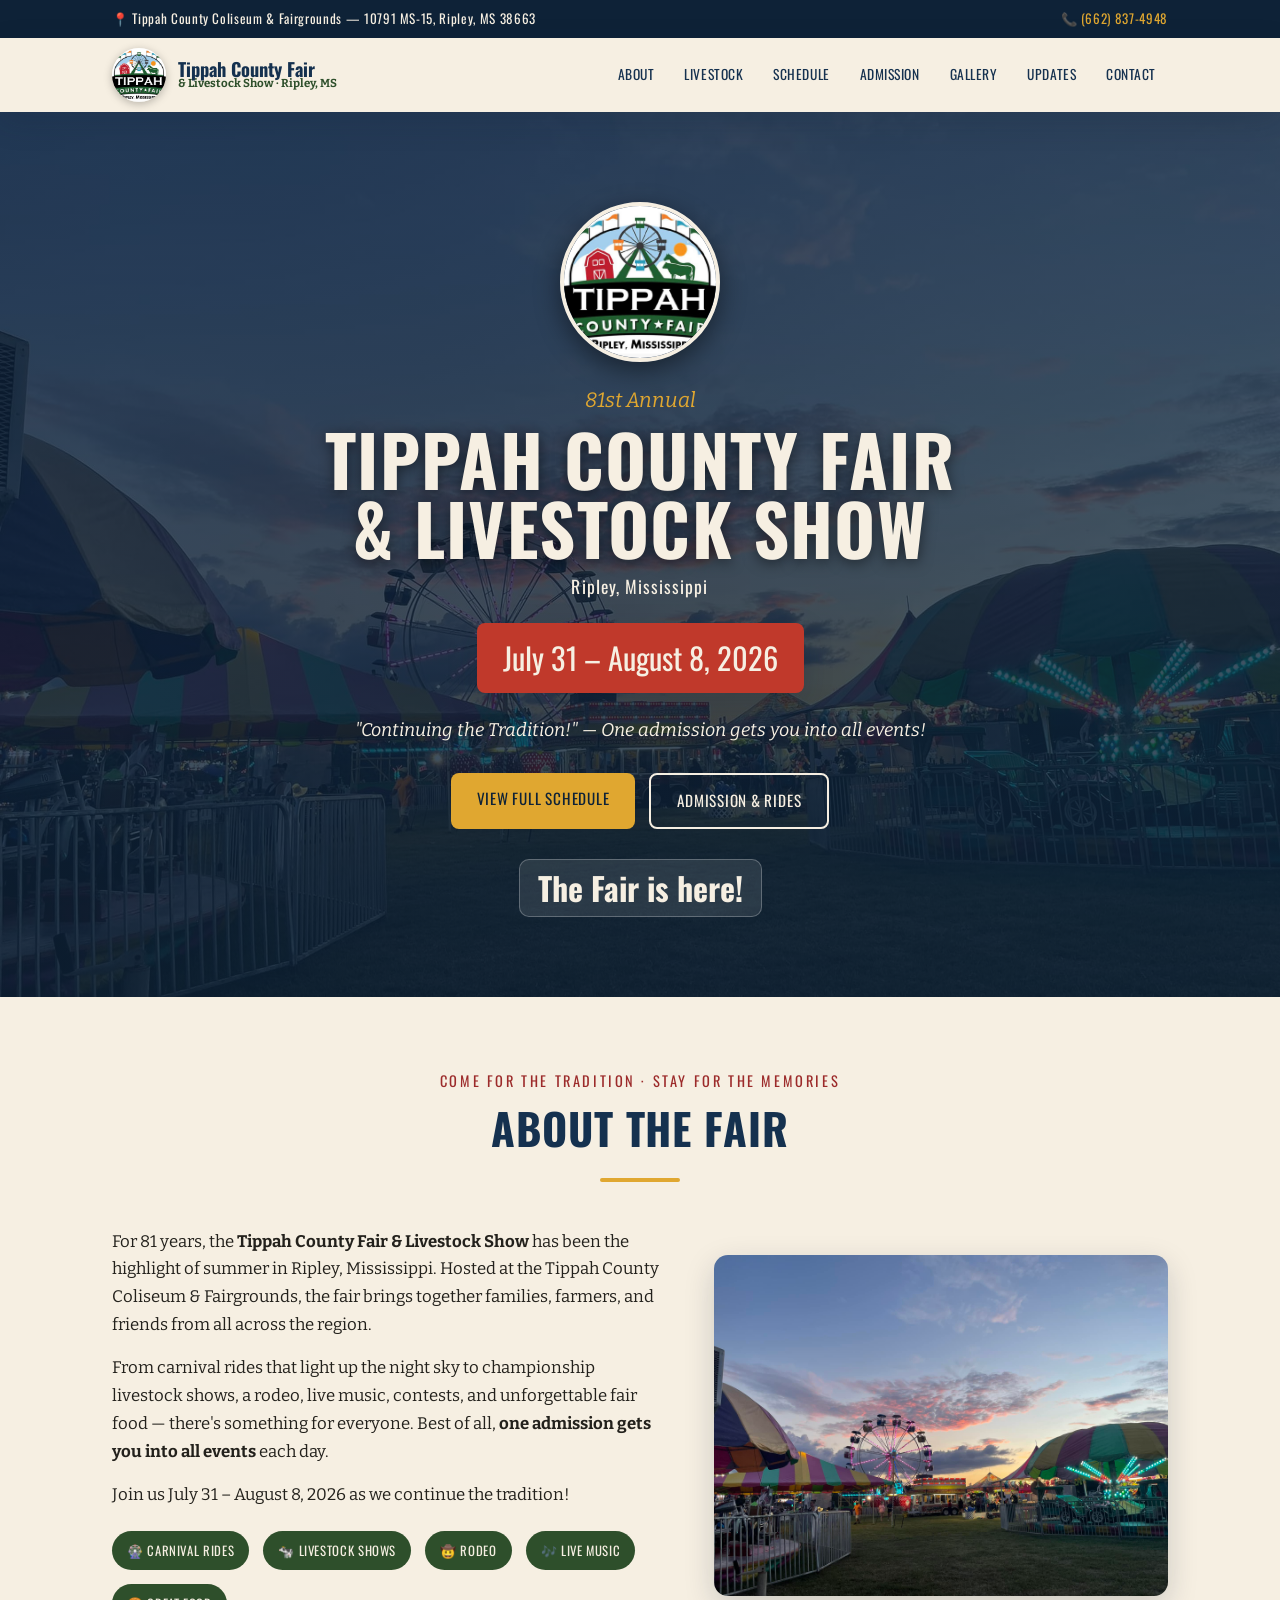
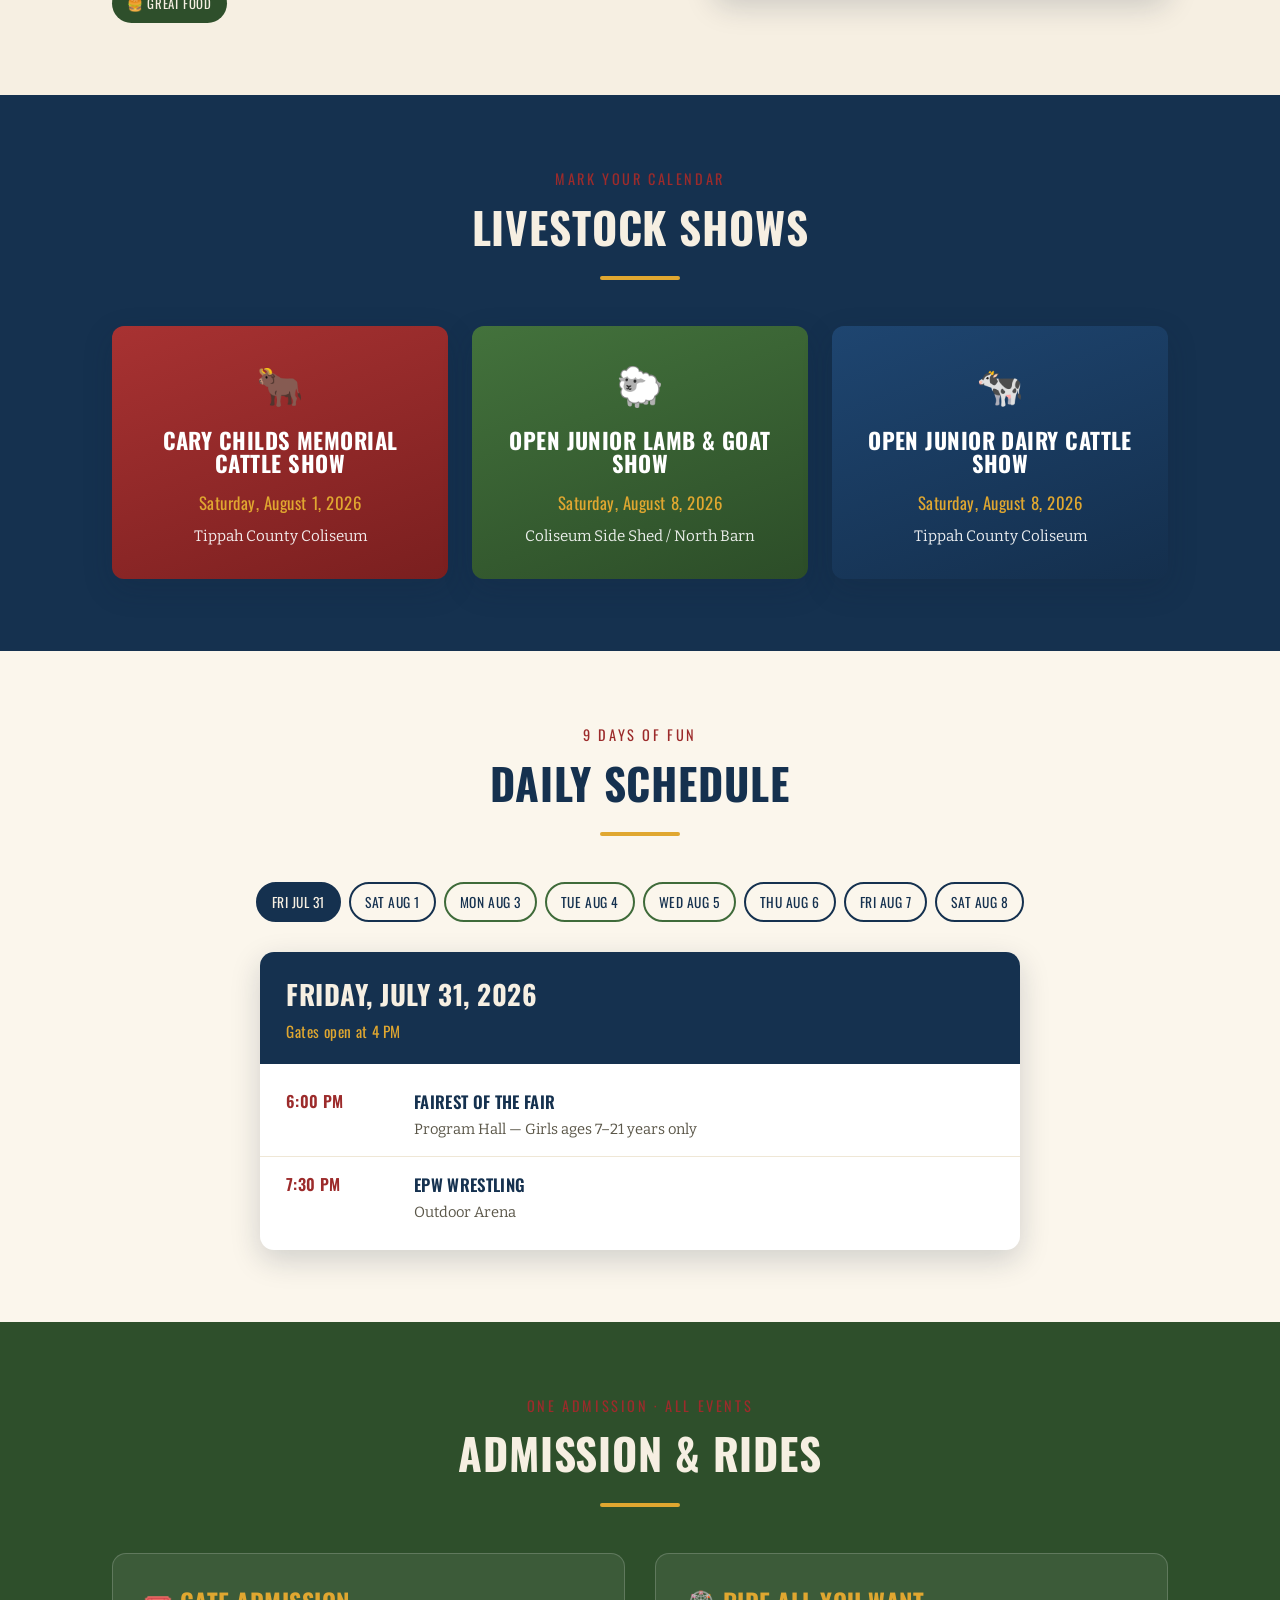
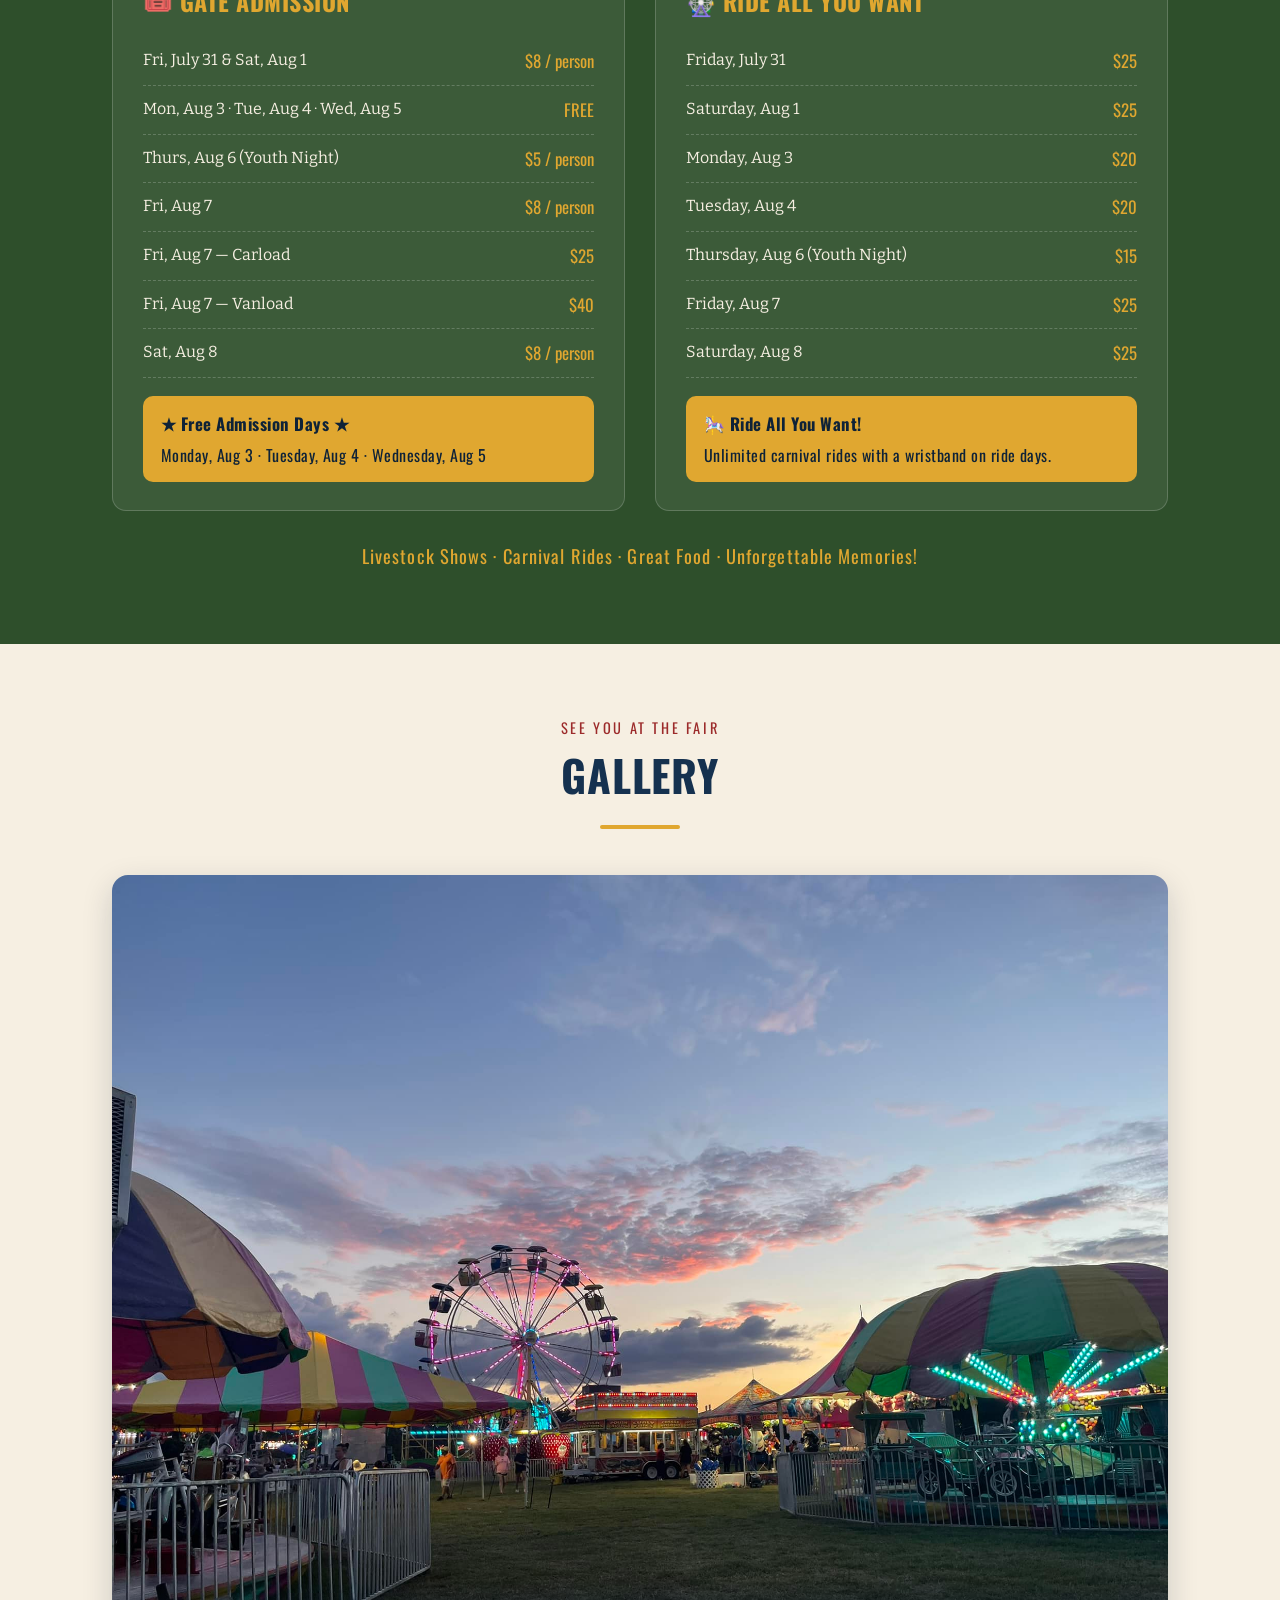
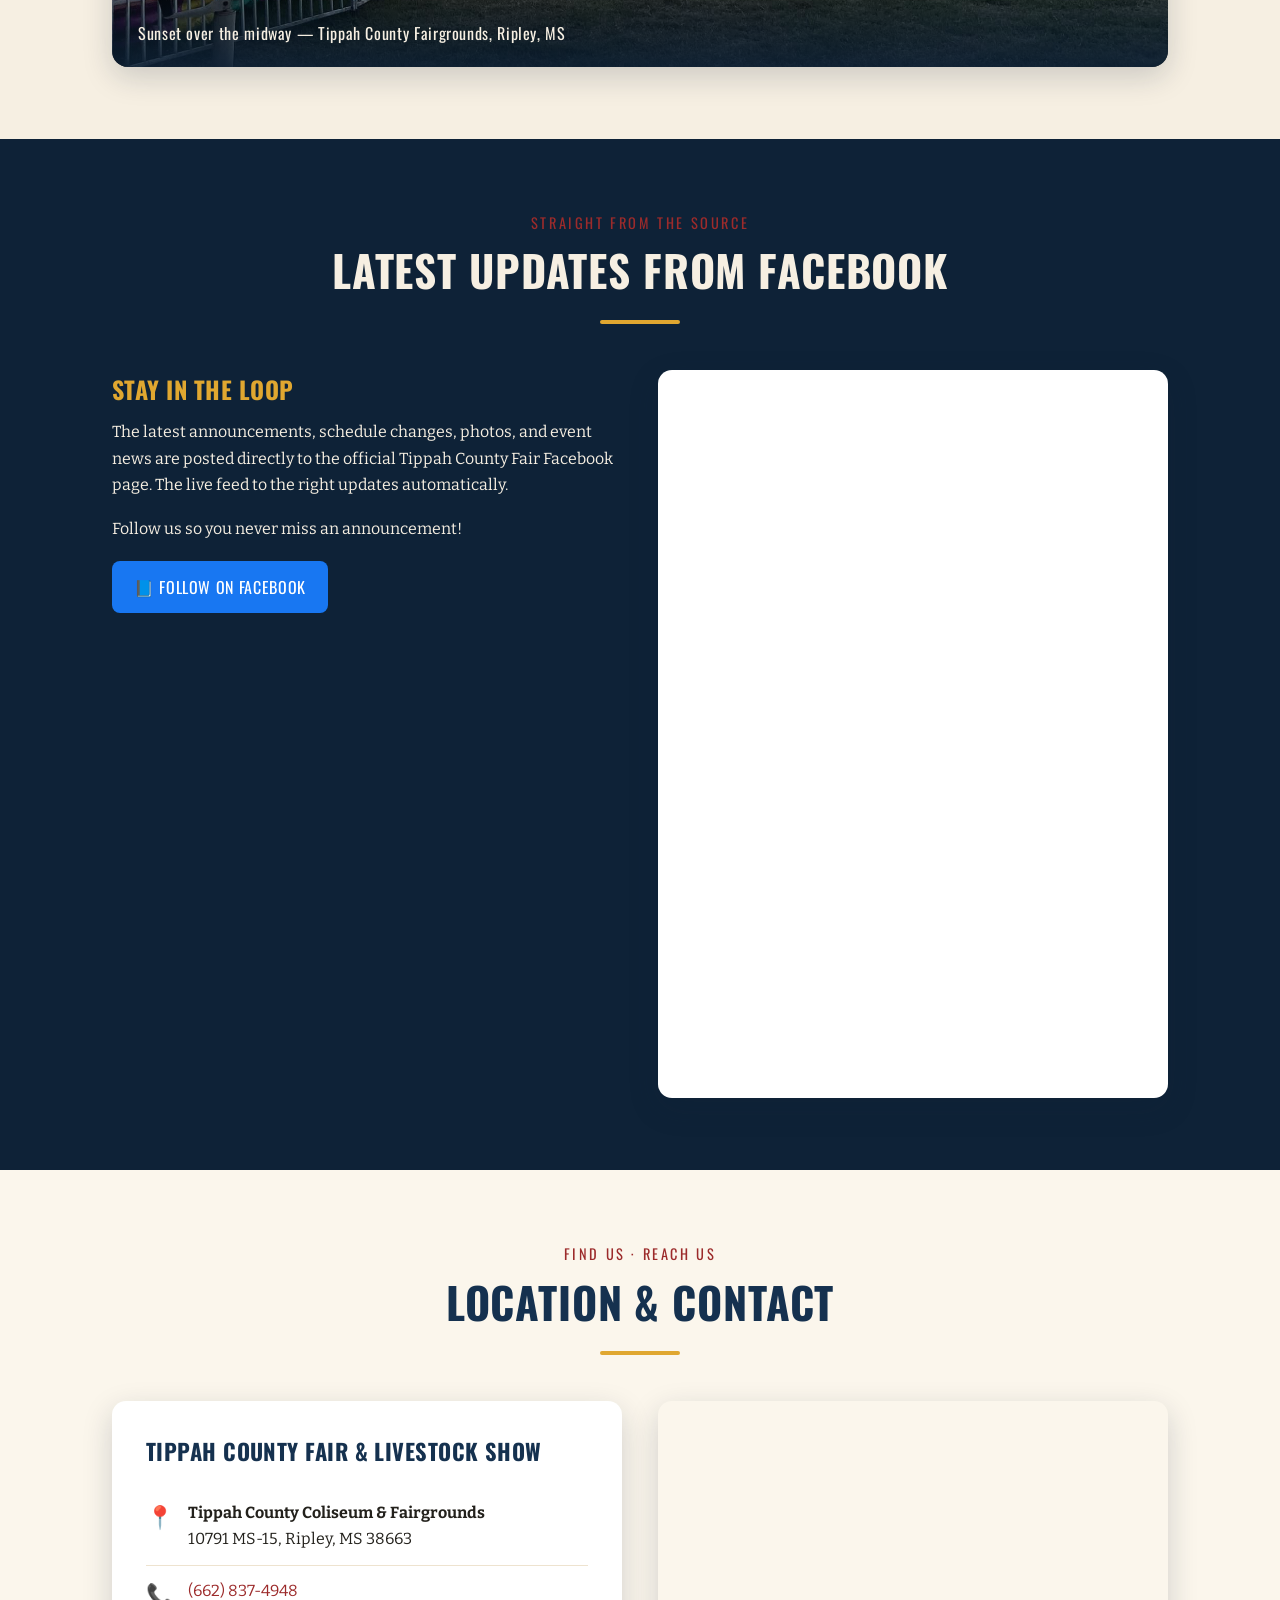
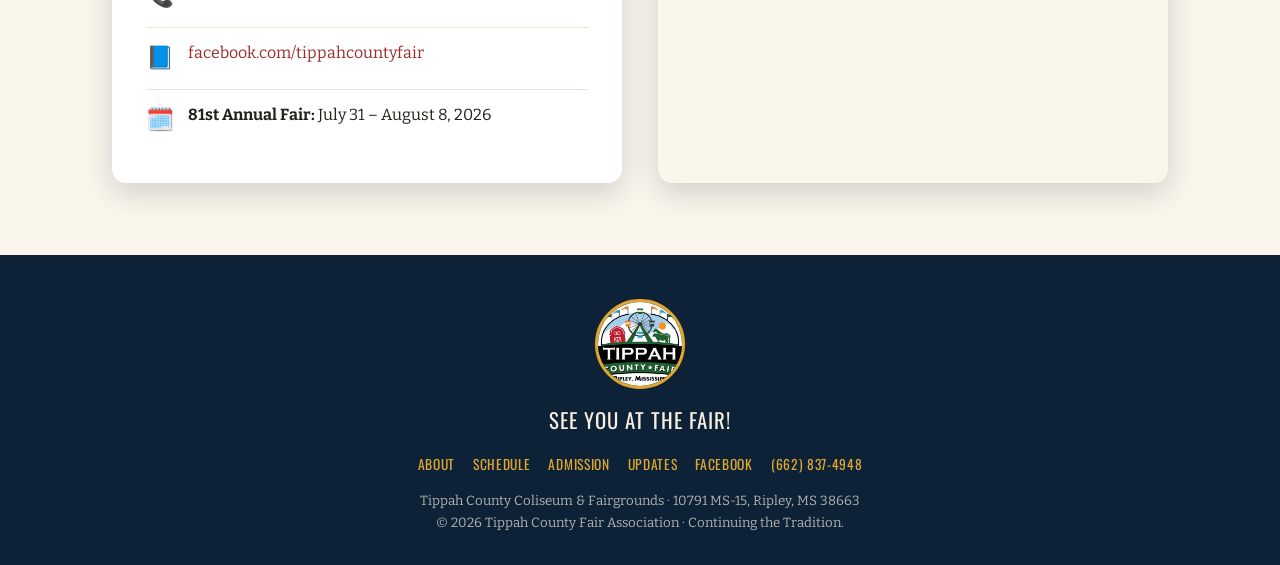
==== index.html @ ea7d7eb7 "Add Tippah County Fair & Livestock Show website 81st Annual fair site (July 31 - Aug 8, 2026): hero " ====
<!DOCTYPE html>
<html lang="en">
<head>
<meta charset="UTF-8" />
<meta name="viewport" content="width=device-width, initial-scale=1.0" />
<title>Tippah County Fair &amp; Livestock Show — 81st Annual | Ripley, MS</title>
<meta name="description" content="The 81st Annual Tippah County Fair & Livestock Show, July 31 – August 8, 2026 in Ripley, Mississippi. Carnival rides, livestock shows, rodeo, food, and family fun. Continuing the Tradition!" />
<link rel="icon" href="logo.jpg" />
<link href="https://fonts.googleapis.com/css2?family=Oswald:wght@400;500;600;700&family=Bitter:ital,wght@0,400;0,600;0,700;1,400&display=swap" rel="stylesheet" />
<style>
  :root{
    --navy:#15314f;
    --navy-deep:#0e2237;
    --red:#9c2b2b;
    --red-bright:#c0392b;
    --green:#3f6b3a;
    --green-deep:#2e4f2b;
    --gold:#e0a730;
    --cream:#f6efe2;
    --paper:#fbf6ec;
    --ink:#23211c;
    --shadow:0 10px 30px rgba(14,34,55,.18);
  }
  *{box-sizing:border-box;margin:0;padding:0;}
  html{scroll-behavior:smooth;}
  body{
    font-family:'Bitter',Georgia,serif;
    color:var(--ink);
    background:var(--paper);
    line-height:1.65;
  }
  h1,h2,h3,h4,.display{font-family:'Oswald',sans-serif;text-transform:uppercase;letter-spacing:.02em;}
  a{color:var(--red);}
  img{max-width:100%;display:block;}
  .wrap{max-width:1100px;margin:0 auto;padding:0 22px;}
  section{padding:72px 0;}

  /* ===== Top bar ===== */
  .topbar{
    background:var(--navy-deep);
    color:var(--cream);
    font-family:'Oswald',sans-serif;
    font-size:.82rem;
    letter-spacing:.05em;
  }
  .topbar .wrap{display:flex;justify-content:space-between;align-items:center;flex-wrap:wrap;gap:6px;padding-top:8px;padding-bottom:8px;}
  .topbar a{color:var(--gold);text-decoration:none;}

  /* ===== Nav ===== */
  header.nav{position:sticky;top:0;z-index:50;background:var(--cream);box-shadow:var(--shadow);}
  .nav .wrap{display:flex;align-items:center;gap:16px;padding-top:10px;padding-bottom:10px;}
  .nav .brand{display:flex;align-items:center;gap:12px;text-decoration:none;color:var(--navy);}
  .nav .brand img{width:54px;height:54px;border-radius:50%;object-fit:cover;box-shadow:0 2px 8px rgba(0,0,0,.25);}
  .nav .brand b{font-family:'Oswald',sans-serif;font-size:1.15rem;line-height:1;color:var(--navy);}
  .nav .brand span{display:block;font-family:'Bitter';font-size:.72rem;text-transform:none;letter-spacing:0;color:var(--green-deep);}
  .nav nav{margin-left:auto;display:flex;gap:6px;flex-wrap:wrap;}
  .nav nav a{
    font-family:'Oswald',sans-serif;text-transform:uppercase;font-size:.85rem;letter-spacing:.04em;
    text-decoration:none;color:var(--navy);padding:8px 12px;border-radius:6px;transition:.2s;
  }
  .nav nav a:hover{background:var(--navy);color:var(--cream);}
  .menu-btn{display:none;margin-left:auto;background:var(--navy);color:#fff;border:0;font-size:1.4rem;padding:6px 12px;border-radius:6px;cursor:pointer;}

  /* ===== Hero ===== */
  .hero{
    position:relative;color:var(--cream);text-align:center;
    background:linear-gradient(rgba(14,34,55,.72),rgba(14,34,55,.82)),url('gallery_ferris.jpg') center/cover no-repeat;
    padding:90px 0 80px;
  }
  .hero img.logo{width:160px;height:160px;border-radius:50%;object-fit:cover;margin:0 auto 22px;box-shadow:0 8px 26px rgba(0,0,0,.45);border:4px solid var(--cream);}
  .hero .annual{font-family:'Bitter';font-style:italic;font-size:1.3rem;color:var(--gold);}
  .hero h1{font-size:clamp(2.4rem,6vw,4.4rem);line-height:.98;margin:6px 0 10px;text-shadow:0 3px 14px rgba(0,0,0,.5);}
  .hero .sub{font-family:'Oswald',sans-serif;letter-spacing:.06em;font-size:1.1rem;}
  .hero .dates{
    display:inline-block;margin:22px 0 8px;background:var(--red-bright);
    font-family:'Oswald',sans-serif;font-size:clamp(1.2rem,3vw,1.9rem);
    padding:10px 26px;border-radius:8px;box-shadow:var(--shadow);
  }
  .hero .tagline{font-style:italic;font-size:1.15rem;margin-top:14px;color:var(--cream);}
  .hero .ctas{margin-top:28px;display:flex;gap:14px;justify-content:center;flex-wrap:wrap;}
  .btn{
    display:inline-block;text-decoration:none;font-family:'Oswald',sans-serif;text-transform:uppercase;
    letter-spacing:.05em;padding:13px 26px;border-radius:8px;font-size:.95rem;transition:.2s;cursor:pointer;border:0;
  }
  .btn-gold{background:var(--gold);color:var(--navy-deep);}
  .btn-gold:hover{background:#f2bd47;transform:translateY(-2px);}
  .btn-outline{background:transparent;border:2px solid var(--cream);color:var(--cream);}
  .btn-outline:hover{background:var(--cream);color:var(--navy);}

  /* countdown */
  .countdown{display:flex;gap:14px;justify-content:center;margin-top:30px;flex-wrap:wrap;}
  .countdown div{background:rgba(255,255,255,.1);border:1px solid rgba(255,255,255,.25);border-radius:10px;padding:12px 18px;min-width:78px;}
  .countdown b{display:block;font-family:'Oswald',sans-serif;font-size:2rem;line-height:1;}
  .countdown span{font-family:'Oswald',sans-serif;font-size:.7rem;letter-spacing:.12em;text-transform:uppercase;color:var(--gold);}

  /* ===== Section headers ===== */
  .sec-head{text-align:center;margin-bottom:46px;}
  .sec-head h2{font-size:clamp(1.8rem,4vw,2.7rem);color:var(--navy);}
  .sec-head .kicker{font-family:'Oswald',sans-serif;letter-spacing:.18em;color:var(--red);text-transform:uppercase;font-size:.9rem;}
  .sec-head .rule{width:80px;height:4px;background:var(--gold);margin:14px auto 0;border-radius:2px;}

  /* ===== About ===== */
  #about{background:var(--cream);}
  .about-grid{display:grid;grid-template-columns:1.1fr .9fr;gap:46px;align-items:center;}
  .about-grid p{margin-bottom:16px;font-size:1.05rem;}
  .about-grid img{border-radius:14px;box-shadow:var(--shadow);}
  .badges{display:flex;gap:14px;flex-wrap:wrap;margin-top:22px;}
  .badge{background:var(--green-deep);color:var(--cream);font-family:'Oswald',sans-serif;text-transform:uppercase;font-size:.8rem;letter-spacing:.05em;padding:9px 15px;border-radius:30px;}

  /* ===== Livestock cards ===== */
  #livestock{background:var(--navy);color:var(--cream);}
  #livestock .sec-head h2{color:var(--cream);}
  .stock-grid{display:grid;grid-template-columns:repeat(3,1fr);gap:24px;}
  .stock-card{border-radius:12px;padding:30px 24px;text-align:center;box-shadow:var(--shadow);color:#fff;position:relative;overflow:hidden;}
  .stock-card.red{background:linear-gradient(160deg,#a83232,#7a1f1f);}
  .stock-card.green{background:linear-gradient(160deg,#43723c,#2c4d28);}
  .stock-card.blue{background:linear-gradient(160deg,#1e4570,#142f4d);}
  .stock-card .ico{font-size:2.4rem;margin-bottom:8px;}
  .stock-card h3{font-size:1.4rem;line-height:1.05;margin-bottom:14px;}
  .stock-card .date{font-family:'Oswald',sans-serif;font-size:1.05rem;letter-spacing:.03em;color:var(--gold);}
  .stock-card .loc{font-size:.95rem;margin-top:8px;opacity:.9;}

  /* ===== Schedule ===== */
  #schedule{background:var(--paper);}
  .day-tabs{display:flex;flex-wrap:wrap;gap:8px;justify-content:center;margin-bottom:30px;}
  .day-tabs button{
    font-family:'Oswald',sans-serif;text-transform:uppercase;letter-spacing:.04em;font-size:.85rem;
    border:2px solid var(--navy);background:transparent;color:var(--navy);padding:8px 14px;border-radius:30px;cursor:pointer;transition:.2s;
  }
  .day-tabs button:hover{background:var(--navy);color:var(--cream);}
  .day-tabs button.active{background:var(--navy);color:var(--cream);}
  .day-tabs button.free{border-color:var(--green);}
  .day-tabs button.free.active,.day-tabs button.free:hover{background:var(--green);border-color:var(--green);color:#fff;}

  .day-panel{display:none;max-width:760px;margin:0 auto;background:#fff;border-radius:14px;box-shadow:var(--shadow);overflow:hidden;}
  .day-panel.active{display:block;}
  .day-panel .day-top{background:var(--navy);color:var(--cream);padding:20px 26px;}
  .day-panel .day-top h3{font-size:1.7rem;}
  .day-panel .day-top .gates{font-family:'Oswald',sans-serif;letter-spacing:.04em;color:var(--gold);font-size:.95rem;margin-top:2px;}
  .day-panel .day-top.freeday{background:var(--green-deep);}
  .day-panel .day-top .tag{display:inline-block;background:var(--gold);color:var(--navy-deep);font-family:'Oswald',sans-serif;font-size:.7rem;letter-spacing:.1em;padding:3px 10px;border-radius:20px;margin-top:8px;text-transform:uppercase;}
  .events{list-style:none;padding:10px 0;}
  .events li{display:flex;gap:18px;padding:14px 26px;border-bottom:1px solid #efe7d6;}
  .events li:last-child{border-bottom:0;}
  .events .time{flex:0 0 110px;font-family:'Oswald',sans-serif;font-weight:600;color:var(--red);letter-spacing:.02em;}
  .events .ev b{display:block;font-family:'Oswald',sans-serif;font-weight:600;font-size:1.05rem;color:var(--navy);text-transform:uppercase;letter-spacing:.02em;}
  .events .ev span{font-size:.92rem;color:#5a5648;}

  /* ===== Admission ===== */
  #admission{background:var(--green-deep);color:var(--cream);}
  #admission .sec-head h2{color:var(--cream);}
  .adm-grid{display:grid;grid-template-columns:1fr 1fr;gap:30px;}
  .adm-card{background:rgba(255,255,255,.07);border:1px solid rgba(255,255,255,.18);border-radius:14px;padding:28px 30px;}
  .adm-card h3{color:var(--gold);font-size:1.5rem;margin-bottom:16px;}
  .price-row{display:flex;justify-content:space-between;padding:10px 0;border-bottom:1px dashed rgba(255,255,255,.2);}
  .price-row:last-child{border-bottom:0;}
  .price-row .d{font-family:'Bitter';}
  .price-row .p{font-family:'Oswald',sans-serif;color:var(--gold);font-size:1.05rem;}
  .free-note{margin-top:18px;background:var(--gold);color:var(--navy-deep);border-radius:10px;padding:14px 18px;font-family:'Oswald',sans-serif;letter-spacing:.03em;}
  .free-note b{display:block;font-size:1.05rem;margin-bottom:4px;}
  .adm-foot{text-align:center;margin-top:30px;font-family:'Oswald',sans-serif;letter-spacing:.06em;font-size:1.15rem;color:var(--gold);}

  /* ===== Gallery ===== */
  #gallery{background:var(--cream);}
  .gal{position:relative;border-radius:16px;overflow:hidden;box-shadow:var(--shadow);}
  .gal img{width:100%;height:auto;}
  .gal .cap{position:absolute;left:0;bottom:0;right:0;background:linear-gradient(transparent,rgba(14,34,55,.85));color:var(--cream);padding:40px 26px 20px;font-family:'Oswald',sans-serif;letter-spacing:.04em;}

  /* ===== Facebook updates ===== */
  #updates{background:var(--navy-deep);color:var(--cream);}
  #updates .sec-head h2{color:var(--cream);}
  .fb-grid{display:grid;grid-template-columns:1fr 1fr;gap:36px;align-items:start;}
  .fb-embed{background:#fff;border-radius:14px;overflow:hidden;box-shadow:var(--shadow);min-height:500px;}
  .fb-side h3{color:var(--gold);font-size:1.5rem;margin-bottom:10px;}
  .fb-side p{margin-bottom:18px;}
  .fb-side .fb-btn{display:inline-flex;align-items:center;gap:10px;background:#1877f2;color:#fff;text-decoration:none;font-family:'Oswald',sans-serif;text-transform:uppercase;letter-spacing:.04em;padding:13px 22px;border-radius:8px;}
  .fb-side .fb-btn:hover{background:#0d65d9;}

  /* ===== Contact ===== */
  #contact{background:var(--paper);}
  .contact-grid{display:grid;grid-template-columns:1fr 1fr;gap:36px;align-items:stretch;}
  .contact-card{background:#fff;border-radius:14px;box-shadow:var(--shadow);padding:32px 34px;}
  .contact-card h3{color:var(--navy);font-size:1.4rem;margin-bottom:18px;}
  .contact-line{display:flex;gap:14px;align-items:flex-start;padding:12px 0;border-bottom:1px solid #eee3cf;}
  .contact-line:last-child{border-bottom:0;}
  .contact-line .ico{font-size:1.4rem;}
  .contact-line a{color:var(--red);text-decoration:none;}
  .map{border-radius:14px;overflow:hidden;box-shadow:var(--shadow);min-height:340px;border:0;width:100%;height:100%;}

  /* ===== Footer ===== */
  footer{background:var(--navy-deep);color:var(--cream);text-align:center;padding:44px 0 30px;}
  footer img{width:90px;height:90px;border-radius:50%;object-fit:cover;margin:0 auto 14px;border:3px solid var(--gold);}
  footer .flinks{display:flex;gap:18px;justify-content:center;flex-wrap:wrap;margin:16px 0;}
  footer .flinks a{color:var(--gold);text-decoration:none;font-family:'Oswald',sans-serif;text-transform:uppercase;font-size:.85rem;letter-spacing:.05em;}
  footer small{display:block;opacity:.7;margin-top:14px;}

  /* ===== Responsive ===== */
  @media(max-width:860px){
    .nav nav{display:none;position:absolute;top:100%;left:0;right:0;background:var(--cream);flex-direction:column;padding:10px;box-shadow:var(--shadow);}
    .nav nav.open{display:flex;}
    .menu-btn{display:block;}
    .about-grid,.adm-grid,.fb-grid,.contact-grid{grid-template-columns:1fr;}
    .stock-grid{grid-template-columns:1fr;}
  }
</style>
</head>
<body>

<!-- Top bar -->
<div class="topbar">
  <div class="wrap">
    <span>📍 Tippah County Coliseum &amp; Fairgrounds — 10791 MS-15, Ripley, MS 38663</span>
    <span>📞 <a href="tel:+16628374948">(662) 837-4948</a></span>
  </div>
</div>

<!-- Nav -->
<header class="nav">
  <div class="wrap">
    <a class="brand" href="#top">
      <img src="logo.jpg" alt="Tippah County Fair logo" />
      <b>Tippah County Fair<span>&amp; Livestock Show · Ripley, MS</span></b>
    </a>
    <button class="menu-btn" aria-label="Menu" onclick="document.getElementById('navmenu').classList.toggle('open')">☰</button>
    <nav id="navmenu">
      <a href="#about">About</a>
      <a href="#livestock">Livestock</a>
      <a href="#schedule">Schedule</a>
      <a href="#admission">Admission</a>
      <a href="#gallery">Gallery</a>
      <a href="#updates">Updates</a>
      <a href="#contact">Contact</a>
    </nav>
  </div>
</header>

<!-- Hero -->
<section class="hero" id="top">
  <div class="wrap">
    <img class="logo" src="logo.jpg" alt="Tippah County Fair &amp; Livestock Show" />
    <div class="annual">81st Annual</div>
    <h1>Tippah County Fair<br>&amp; Livestock Show</h1>
    <div class="sub">Ripley, Mississippi</div>
    <div class="dates">July 31 – August 8, 2026</div>
    <p class="tagline">"Continuing the Tradition!" — One admission gets you into all events!</p>
    <div class="ctas">
      <a class="btn btn-gold" href="#schedule">View Full Schedule</a>
      <a class="btn btn-outline" href="#admission">Admission &amp; Rides</a>
    </div>
    <div class="countdown" id="countdown" aria-label="Countdown to the fair"></div>
  </div>
</section>

<!-- About -->
<section id="about">
  <div class="wrap">
    <div class="sec-head">
      <div class="kicker">Come for the tradition · Stay for the memories</div>
      <h2>About the Fair</h2>
      <div class="rule"></div>
    </div>
    <div class="about-grid">
      <div>
        <p>For 81 years, the <b>Tippah County Fair &amp; Livestock Show</b> has been the highlight of summer in Ripley, Mississippi. Hosted at the Tippah County Coliseum &amp; Fairgrounds, the fair brings together families, farmers, and friends from all across the region.</p>
        <p>From carnival rides that light up the night sky to championship livestock shows, a rodeo, live music, contests, and unforgettable fair food — there's something for everyone. Best of all, <b>one admission gets you into all events</b> each day.</p>
        <p>Join us July 31 – August 8, 2026 as we continue the tradition!</p>
        <div class="badges">
          <span class="badge">🎡 Carnival Rides</span>
          <span class="badge">🐄 Livestock Shows</span>
          <span class="badge">🤠 Rodeo</span>
          <span class="badge">🎶 Live Music</span>
          <span class="badge">🍔 Great Food</span>
        </div>
      </div>
      <img src="gallery_ferris.jpg" alt="Ferris wheel and carnival rides at the Tippah County Fair at sunset" />
    </div>
  </div>
</section>

<!-- Livestock shows -->
<section id="livestock">
  <div class="wrap">
    <div class="sec-head">
      <div class="kicker">Mark your calendar</div>
      <h2>Livestock Shows</h2>
      <div class="rule"></div>
    </div>
    <div class="stock-grid">
      <div class="stock-card red">
        <div class="ico">🐂</div>
        <h3>Cary Childs Memorial Cattle Show</h3>
        <div class="date">Saturday, August 1, 2026</div>
        <div class="loc">Tippah County Coliseum</div>
      </div>
      <div class="stock-card green">
        <div class="ico">🐑</div>
        <h3>Open Junior Lamb &amp; Goat Show</h3>
        <div class="date">Saturday, August 8, 2026</div>
        <div class="loc">Coliseum Side Shed / North Barn</div>
      </div>
      <div class="stock-card blue">
        <div class="ico">🐄</div>
        <h3>Open Junior Dairy Cattle Show</h3>
        <div class="date">Saturday, August 8, 2026</div>
        <div class="loc">Tippah County Coliseum</div>
      </div>
    </div>
  </div>
</section>

<!-- Schedule -->
<section id="schedule">
  <div class="wrap">
    <div class="sec-head">
      <div class="kicker">9 days of fun</div>
      <h2>Daily Schedule</h2>
      <div class="rule"></div>
    </div>
    <div class="day-tabs" id="dayTabs"></div>
    <div id="dayPanels"></div>
  </div>
</section>

<!-- Admission -->
<section id="admission">
  <div class="wrap">
    <div class="sec-head">
      <div class="kicker">One admission · all events</div>
      <h2>Admission &amp; Rides</h2>
      <div class="rule"></div>
    </div>
    <div class="adm-grid">
      <div class="adm-card">
        <h3>🎟️ Gate Admission</h3>
        <div class="price-row"><span class="d">Fri, July 31 &amp; Sat, Aug 1</span><span class="p">$8 / person</span></div>
        <div class="price-row"><span class="d">Mon, Aug 3 · Tue, Aug 4 · Wed, Aug 5</span><span class="p">FREE</span></div>
        <div class="price-row"><span class="d">Thurs, Aug 6 (Youth Night)</span><span class="p">$5 / person</span></div>
        <div class="price-row"><span class="d">Fri, Aug 7</span><span class="p">$8 / person</span></div>
        <div class="price-row"><span class="d">Fri, Aug 7 — Carload</span><span class="p">$25</span></div>
        <div class="price-row"><span class="d">Fri, Aug 7 — Vanload</span><span class="p">$40</span></div>
        <div class="price-row"><span class="d">Sat, Aug 8</span><span class="p">$8 / person</span></div>
        <div class="free-note">
          <b>★ Free Admission Days ★</b>
          Monday, Aug 3 · Tuesday, Aug 4 · Wednesday, Aug 5
        </div>
      </div>
      <div class="adm-card">
        <h3>🎡 Ride All You Want</h3>
        <div class="price-row"><span class="d">Friday, July 31</span><span class="p">$25</span></div>
        <div class="price-row"><span class="d">Saturday, Aug 1</span><span class="p">$25</span></div>
        <div class="price-row"><span class="d">Monday, Aug 3</span><span class="p">$20</span></div>
        <div class="price-row"><span class="d">Tuesday, Aug 4</span><span class="p">$20</span></div>
        <div class="price-row"><span class="d">Thursday, Aug 6 (Youth Night)</span><span class="p">$15</span></div>
        <div class="price-row"><span class="d">Friday, Aug 7</span><span class="p">$25</span></div>
        <div class="price-row"><span class="d">Saturday, Aug 8</span><span class="p">$25</span></div>
        <div class="free-note">
          <b>🎠 Ride All You Want!</b>
          Unlimited carnival rides with a wristband on ride days.
        </div>
      </div>
    </div>
    <div class="adm-foot">Livestock Shows · Carnival Rides · Great Food · Unforgettable Memories!</div>
  </div>
</section>

<!-- Gallery -->
<section id="gallery">
  <div class="wrap">
    <div class="sec-head">
      <div class="kicker">See you at the fair</div>
      <h2>Gallery</h2>
      <div class="rule"></div>
    </div>
    <div class="gal">
      <img src="gallery_ferris.jpg" alt="Sunset over the midway, ferris wheel and carnival rides at the Tippah County Fair" />
      <div class="cap">Sunset over the midway — Tippah County Fairgrounds, Ripley, MS</div>
    </div>
  </div>
</section>

<!-- Facebook updates -->
<section id="updates">
  <div class="wrap">
    <div class="sec-head">
      <div class="kicker">Straight from the source</div>
      <h2>Latest Updates from Facebook</h2>
      <div class="rule"></div>
    </div>
    <div class="fb-grid">
      <div class="fb-side">
        <h3>Stay in the loop</h3>
        <p>The latest announcements, schedule changes, photos, and event news are posted directly to the official Tippah County Fair Facebook page. The live feed to the right updates automatically.</p>
        <p>Follow us so you never miss an announcement!</p>
        <a class="fb-btn" href="https://www.facebook.com/tippahcountyfair" target="_blank" rel="noopener">📘 Follow on Facebook</a>
      </div>
      <div class="fb-embed">
        <iframe
          title="Tippah County Fair Facebook feed"
          src="https://www.facebook.com/plugins/page.php?href=https%3A%2F%2Fwww.facebook.com%2Ftippahcountyfair&tabs=timeline&width=500&height=720&small_header=false&adapt_container_width=true&hide_cover=false&show_facepile=true"
          width="100%" height="720" style="border:none;overflow:hidden" scrolling="no" frameborder="0"
          allowfullscreen="true"
          allow="autoplay; clipboard-write; encrypted-media; picture-in-picture; web-share">
        </iframe>
      </div>
    </div>
  </div>
</section>

<!-- Contact -->
<section id="contact">
  <div class="wrap">
    <div class="sec-head">
      <div class="kicker">Find us · Reach us</div>
      <h2>Location &amp; Contact</h2>
      <div class="rule"></div>
    </div>
    <div class="contact-grid">
      <div class="contact-card">
        <h3>Tippah County Fair &amp; Livestock Show</h3>
        <div class="contact-line"><span class="ico">📍</span><span><b>Tippah County Coliseum &amp; Fairgrounds</b><br>10791 MS-15, Ripley, MS 38663</span></div>
        <div class="contact-line"><span class="ico">📞</span><span><a href="tel:+16628374948">(662) 837-4948</a></span></div>
        <div class="contact-line"><span class="ico">📘</span><span><a href="https://www.facebook.com/tippahcountyfair" target="_blank" rel="noopener">facebook.com/tippahcountyfair</a></span></div>
        <div class="contact-line"><span class="ico">🗓️</span><span><b>81st Annual Fair:</b> July 31 – August 8, 2026</span></div>
      </div>
      <iframe class="map" title="Map to Tippah County Fairgrounds"
        src="https://www.google.com/maps?q=10791+MS-15,+Ripley,+MS+38663&output=embed"
        loading="lazy" referrerpolicy="no-referrer-when-downgrade"></iframe>
    </div>
  </div>
</section>

<!-- Footer -->
<footer>
  <div class="wrap">
    <img src="logo.jpg" alt="Tippah County Fair logo" />
    <div class="display" style="font-size:1.3rem;letter-spacing:.05em;">See you at the Fair!</div>
    <div class="flinks">
      <a href="#about">About</a>
      <a href="#schedule">Schedule</a>
      <a href="#admission">Admission</a>
      <a href="#updates">Updates</a>
      <a href="https://www.facebook.com/tippahcountyfair" target="_blank" rel="noopener">Facebook</a>
      <a href="tel:+16628374948">(662) 837-4948</a>
    </div>
    <small>Tippah County Coliseum &amp; Fairgrounds · 10791 MS-15, Ripley, MS 38663<br>
    © 2026 Tippah County Fair Association · Continuing the Tradition.</small>
  </div>
</footer>

<!-- Facebook SDK (for embedded feed) -->
<div id="fb-root"></div>
<script async defer crossorigin="anonymous" src="https://connect.facebook.net/en_US/sdk.js#xfbml=1&version=v19.0"></script>

<script>
/* ===== Schedule data ===== */
const schedule = [
  {day:"Friday", date:"July 31", gates:"Gates open at 4 PM", free:false, events:[
    {t:"6:00 PM", n:"Fairest of the Fair", w:"Program Hall — Girls ages 7–21 years only"},
    {t:"7:30 PM", n:"EPW Wrestling", w:"Outdoor Arena"},
  ]},
  {day:"Saturday", date:"August 1", gates:"Gates open at 3 PM", free:false, events:[
    {t:"8 AM–1 PM", n:"Registration of All Exhibits", w:""},
    {t:"10:00 AM", n:"Beef Show", w:"Coliseum"},
    {t:"3:00 PM", n:"Official Judging of All Exhibits", w:""},
    {t:"6:00 PM", n:"Open Pony Pulling", w:"Pony Pulling Arena"},
    {t:"6:00 PM", n:"Open Horse Show", w:"Outdoor Arena"},
    {t:"6:00 PM", n:"Fairest of the Fair", w:"Program Hall — younger age divisions"},
    {t:"6:00 PM", n:"El Gallo Show", w:"Open Shed"},
  ]},
  {day:"Monday", date:"August 3", gates:"Gates open at 5 PM", free:true, events:[
    {t:"4–6:00 PM", n:"Registration of Poultry Exhibits", w:"Pet Barn"},
    {t:"7:00 PM", n:"Open Junior Archery Shoot", w:"Coliseum"},
    {t:"7:00 PM", n:"Corn Hole Tournament", w:"Program Hall"},
  ]},
  {day:"Tuesday", date:"August 4", gates:"Gates open at 5 PM", free:true, events:[
    {t:"6:30 PM", n:"Pet Show", w:"North Barn"},
  ]},
  {day:"Wednesday", date:"August 5", gates:"Gates open at 5 PM", free:true, events:[
    {t:"6:00 PM", n:"Faith at the Fair", w:"Outdoor Arena"},
  ]},
  {day:"Thursday", date:"August 6", gates:"Youth Night — Gate $5 · Ride All You Want $15", free:false, events:[
    {t:"4:00 PM", n:"Gates Open", w:""},
    {t:"5:00 PM", n:"Greased Pole Registration", w:""},
    {t:"5:30 PM", n:"Greased Pole Contest", w:""},
    {t:"6:00 PM", n:"Student and Teacher Raffle", w:"Winners must be present"},
    {t:"6:00 PM", n:"Cheer Showcase", w:""},
    {t:"After", n:"Barnyard Scramble", w:"Coliseum — immediately following"},
  ]},
  {day:"Friday", date:"August 7", gates:"Gates open at 4 PM · $8/person, $25 carload, $40 vanload · Rides $25", free:false, events:[
    {t:"7:00 PM", n:"Talent Contest", w:"Program Hall"},
    {t:"8:00 PM", n:"Rodeo", w:"Outside Arena"},
  ]},
  {day:"Saturday", date:"August 8", gates:"Gates open at 3 PM", free:false, events:[
    {t:"9–10:00 AM", n:"Exhibits Pick-up", w:"Industrial Building"},
    {t:"11:00 AM", n:"Lamb &amp; Goat Show", w:"North Barn"},
    {t:"1:00 PM", n:"Open Dairy Show", w:"Coliseum"},
    {t:"5:00 PM", n:"Bluegrass &amp; Gospel Show", w:"Program Hall"},
    {t:"6:00 PM", n:"Open Pony Pulling", w:"Pony Pulling Arena"},
    {t:"8:00 PM", n:"Rodeo", w:"Outside Arena"},
  ]},
];

const tabs = document.getElementById('dayTabs');
const panels = document.getElementById('dayPanels');
schedule.forEach((d,i)=>{
  const btn = document.createElement('button');
  btn.className = 'tab' + (d.free?' free':'') + (i===0?' active':'');
  btn.innerHTML = d.day.slice(0,3)+' '+d.date.replace('August','Aug').replace('July','Jul');
  btn.onclick = ()=>{
    document.querySelectorAll('.day-tabs button').forEach(b=>b.classList.remove('active'));
    document.querySelectorAll('.day-panel').forEach(p=>p.classList.remove('active'));
    btn.classList.add('active');
    document.getElementById('panel'+i).classList.add('active');
  };
  tabs.appendChild(btn);

  const panel = document.createElement('div');
  panel.className = 'day-panel' + (i===0?' active':'');
  panel.id = 'panel'+i;
  let li = d.events.map(e=>`<li><span class="time">${e.t}</span><span class="ev"><b>${e.n}</b>${e.w?`<span>${e.w}</span>`:''}</span></li>`).join('');
  panel.innerHTML = `
    <div class="day-top ${d.free?'freeday':''}">
      <h3>${d.day}, ${d.date}, 2026</h3>
      <div class="gates">${d.gates}</div>
      ${d.free?'<span class="tag">★ Free Admission Day</span>':''}
    </div>
    <ul class="events">${li}</ul>`;
  panels.appendChild(panel);
});

/* ===== Countdown ===== */
const target = new Date("2026-07-31T16:00:00-05:00").getTime();
const cd = document.getElementById('countdown');
function tick(){
  const now = Date.now();
  let diff = Math.max(0, target - now);
  const d = Math.floor(diff/86400000);
  const h = Math.floor(diff%86400000/3600000);
  const m = Math.floor(diff%3600000/60000);
  const s = Math.floor(diff%60000/1000);
  if(diff<=0){ cd.innerHTML = '<div style="min-width:auto"><b>The Fair is here!</b></div>'; return; }
  cd.innerHTML =
    `<div><b>${d}</b><span>Days</span></div>
     <div><b>${h}</b><span>Hours</span></div>
     <div><b>${m}</b><span>Minutes</span></div>
     <div><b>${s}</b><span>Seconds</span></div>`;
}
tick(); setInterval(tick,1000);

/* close mobile menu on click */
document.querySelectorAll('#navmenu a').forEach(a=>a.onclick=()=>document.getElementById('navmenu').classList.remove('open'));
</script>
</body>
</html>
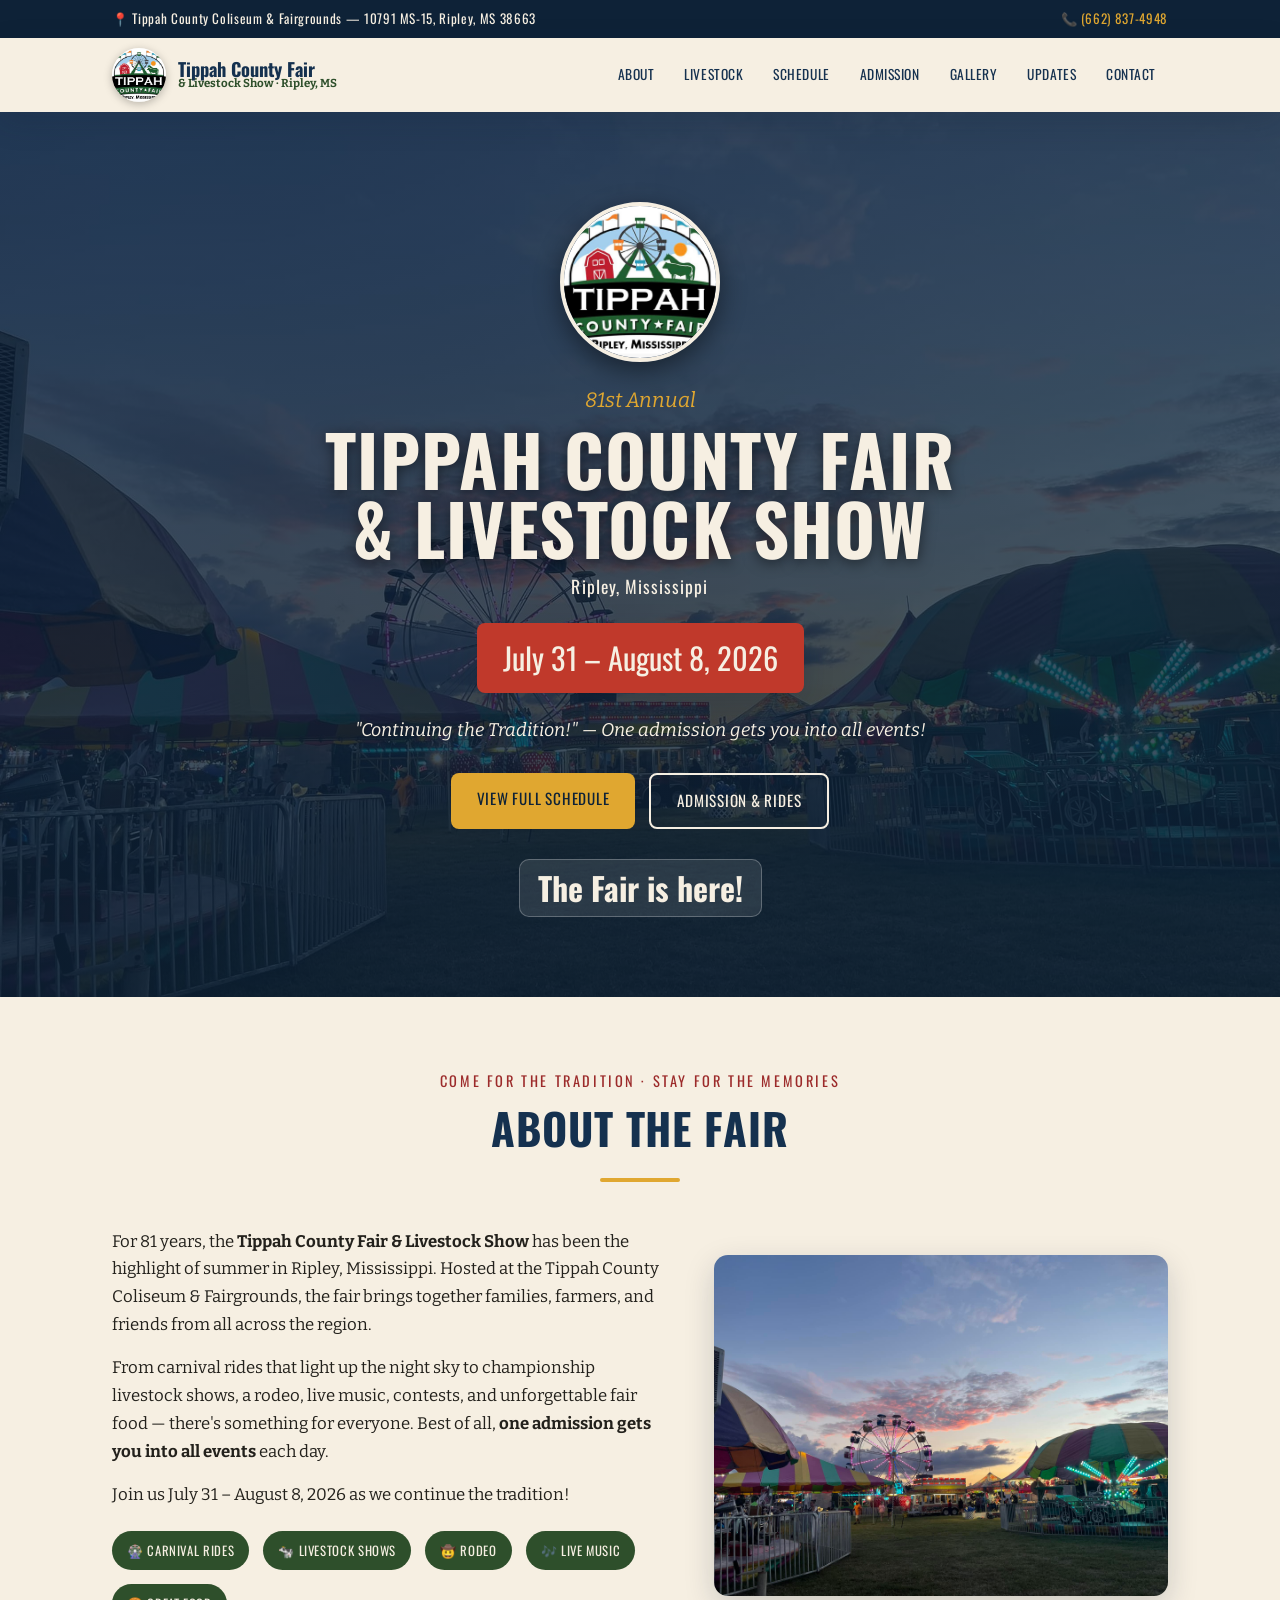
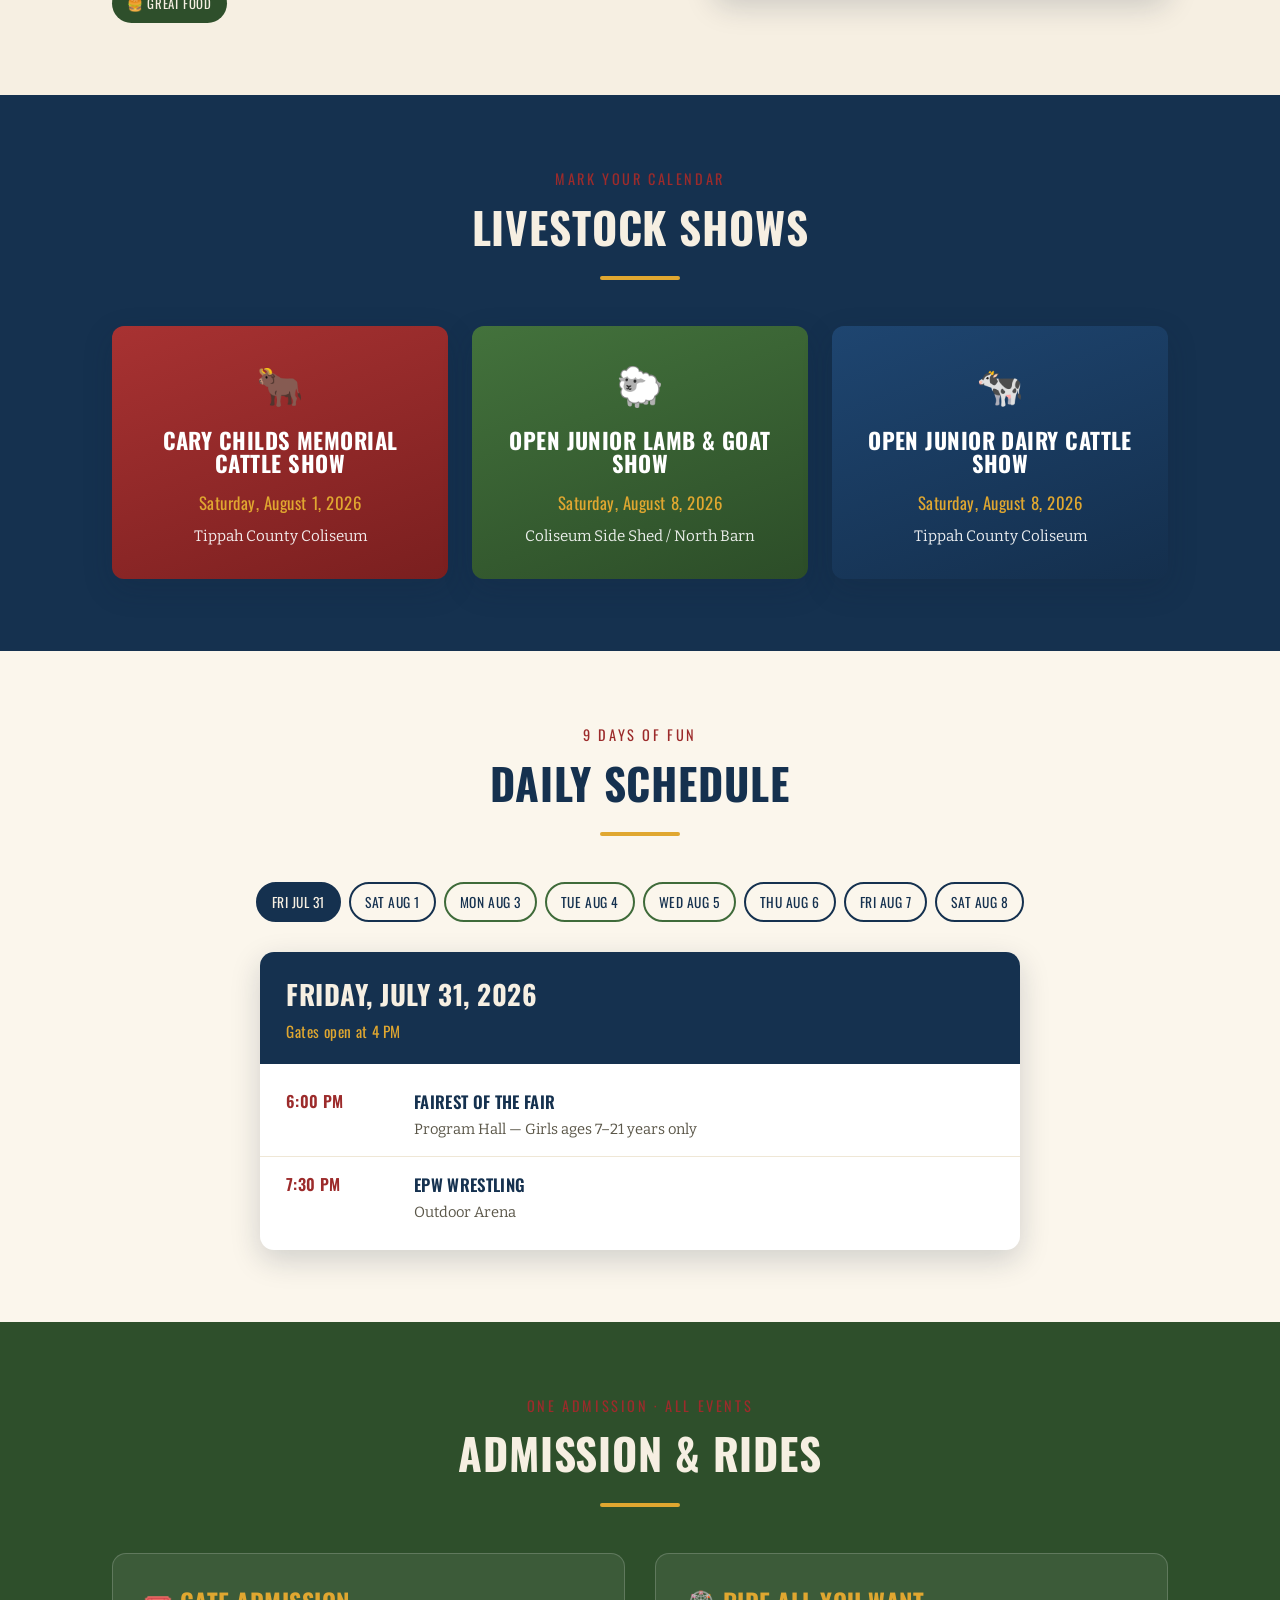
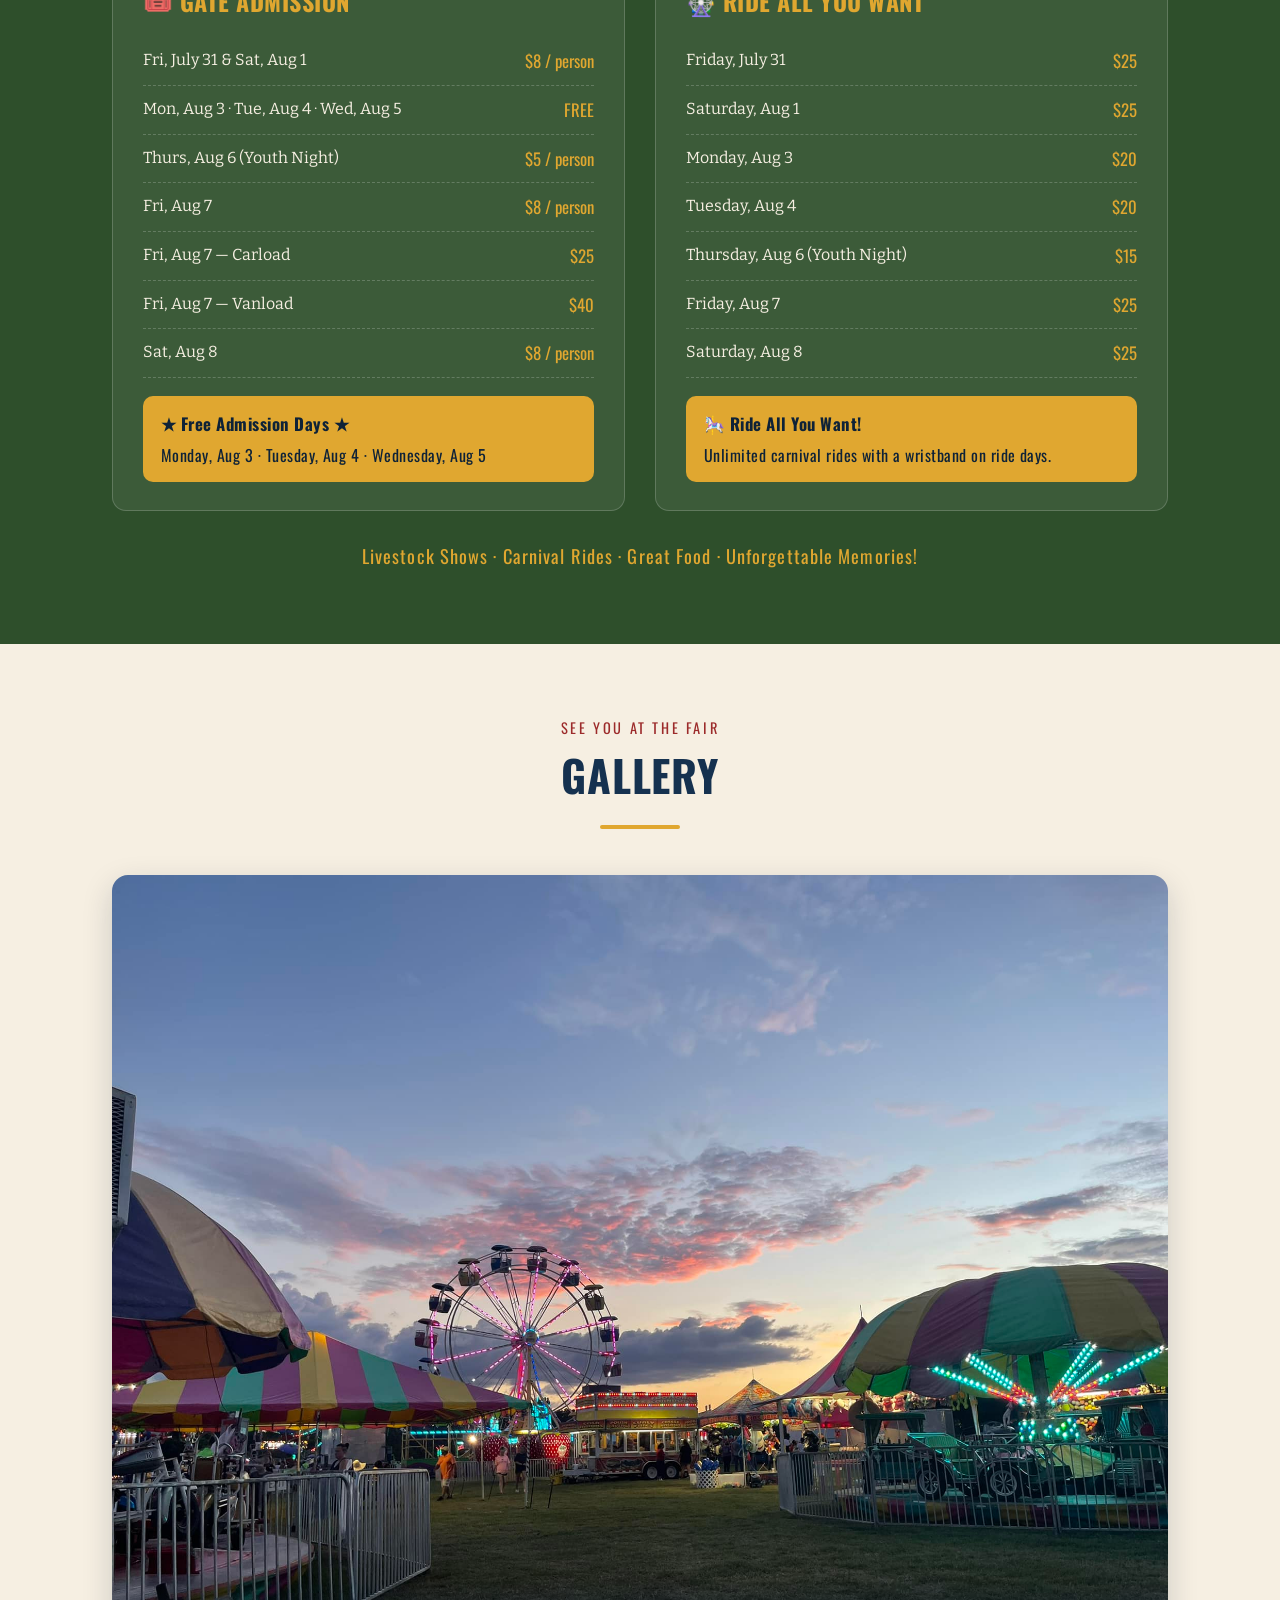
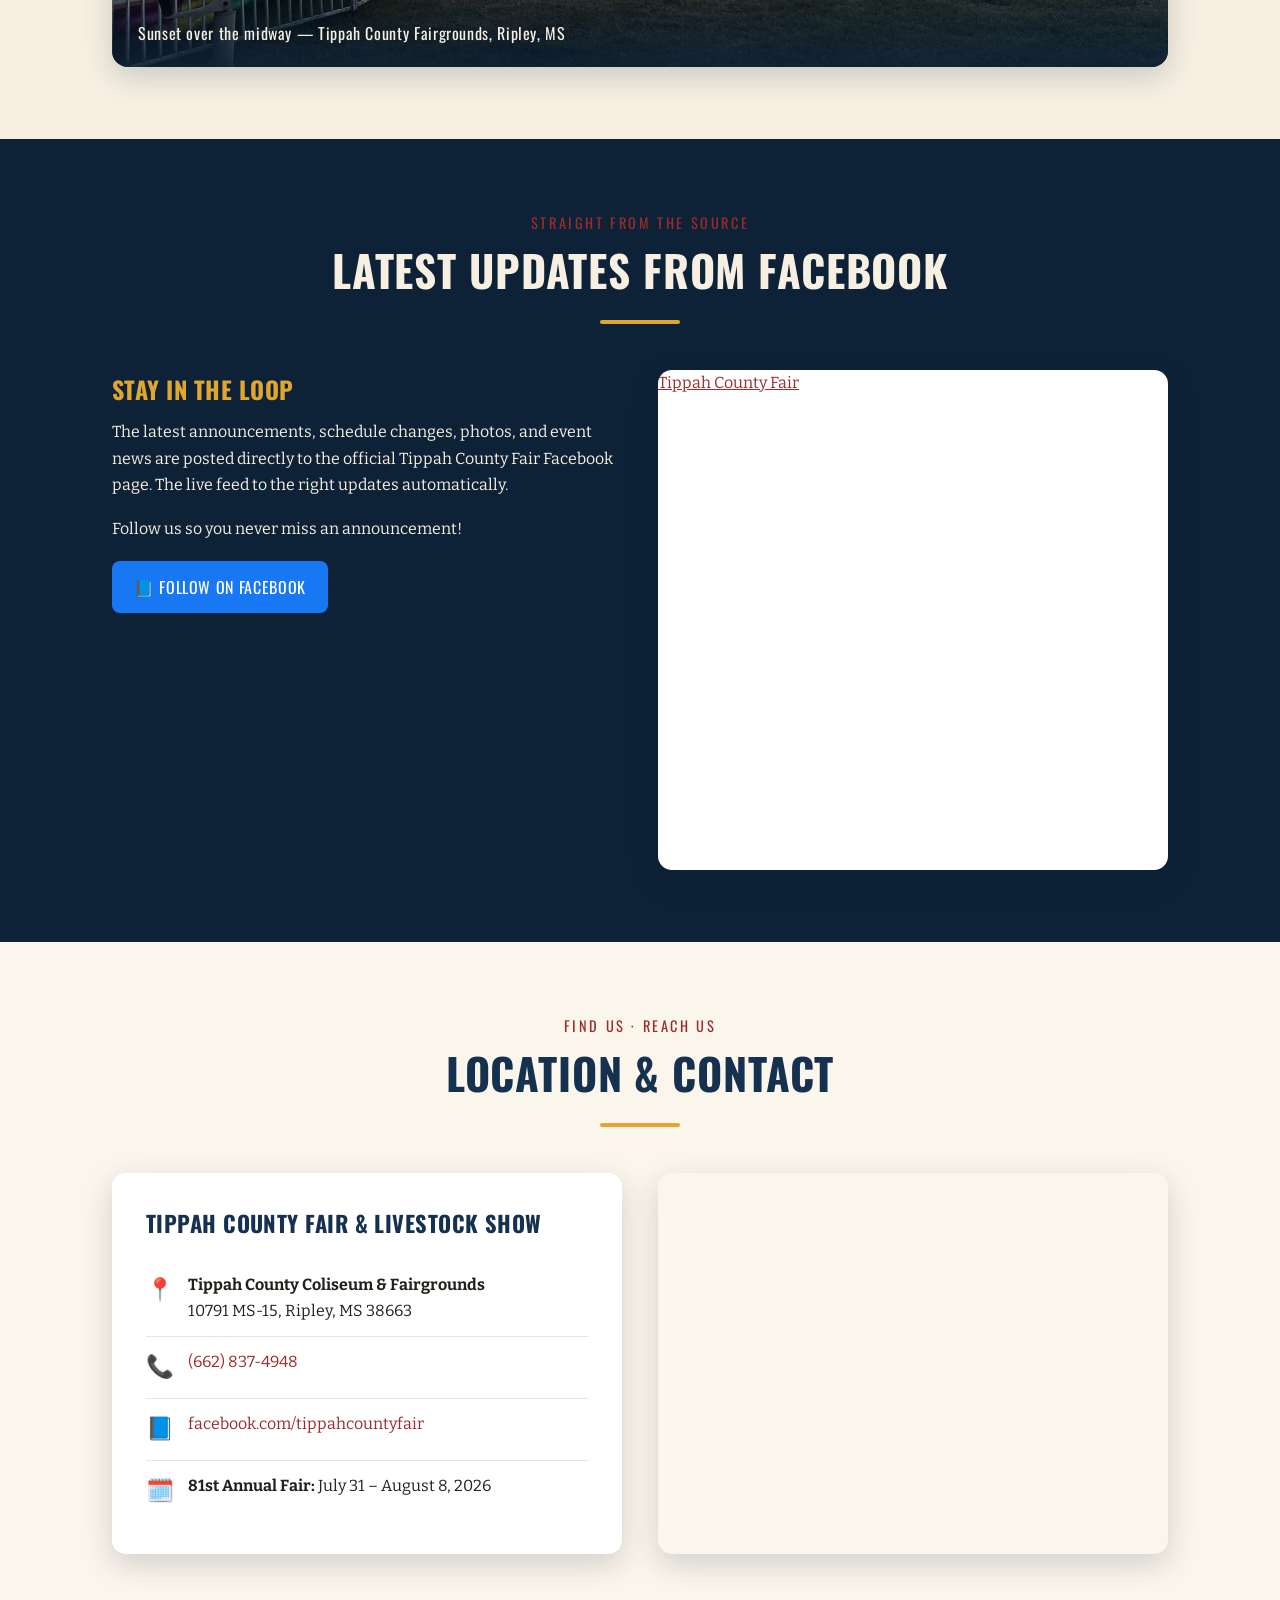
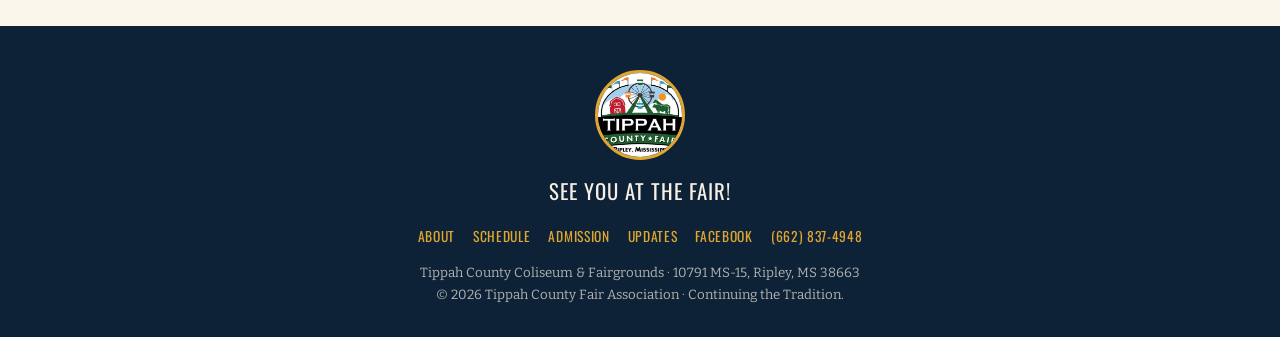
==== commit 53e8356d: "Make Facebook feed resilient with auto fallback Switch the embed to the SDK Page Plugin and add a st" ====
--- a/index.html
+++ b/index.html
@@ -175,6 +175,20 @@
   .fb-side p{margin-bottom:18px;}
   .fb-side .fb-btn{display:inline-flex;align-items:center;gap:10px;background:#1877f2;color:#fff;text-decoration:none;font-family:'Oswald',sans-serif;text-transform:uppercase;letter-spacing:.04em;padding:13px 22px;border-radius:8px;}
   .fb-side .fb-btn:hover{background:#0d65d9;}
+  .fb-embed .fb-page,.fb-embed iframe{width:100%!important;}
+  /* Fallback "latest updates" shown when Facebook's plugin is blocked by the browser */
+  .fb-fallback{padding:22px;}
+  .fb-fallback .fbf-head{display:flex;align-items:center;gap:10px;border-bottom:2px solid #eee;padding-bottom:14px;margin-bottom:6px;}
+  .fb-fallback .fbf-head img{width:46px;height:46px;border-radius:50%;}
+  .fb-fallback .fbf-head b{font-family:'Oswald',sans-serif;color:var(--navy);font-size:1.05rem;line-height:1.1;}
+  .fb-fallback .fbf-head span{display:block;font-family:'Bitter';font-size:.78rem;color:#1877f2;text-transform:none;letter-spacing:0;}
+  .fb-post{padding:15px 4px;border-bottom:1px solid #eee;color:var(--ink);}
+  .fb-post:last-of-type{border-bottom:0;}
+  .fb-post .meta{font-family:'Oswald',sans-serif;font-size:.72rem;letter-spacing:.06em;color:#8a8472;text-transform:uppercase;}
+  .fb-post b{display:block;font-family:'Oswald',sans-serif;color:var(--navy);font-size:1rem;margin:2px 0 3px;text-transform:none;}
+  .fb-post p{font-size:.92rem;color:#4f4b40;margin:0;}
+  .fb-fallback .fbf-cta{display:block;text-align:center;margin-top:16px;background:#1877f2;color:#fff;text-decoration:none;font-family:'Oswald',sans-serif;text-transform:uppercase;letter-spacing:.04em;padding:12px;border-radius:8px;}
+  .fb-fallback .fbf-cta:hover{background:#0d65d9;}
 
   /* ===== Contact ===== */
   #contact{background:var(--paper);}
@@ -393,14 +407,44 @@
         <p>Follow us so you never miss an announcement!</p>
         <a class="fb-btn" href="https://www.facebook.com/tippahcountyfair" target="_blank" rel="noopener">📘 Follow on Facebook</a>
       </div>
-      <div class="fb-embed">
-        <iframe
-          title="Tippah County Fair Facebook feed"
-          src="https://www.facebook.com/plugins/page.php?href=https%3A%2F%2Fwww.facebook.com%2Ftippahcountyfair&tabs=timeline&width=500&height=720&small_header=false&adapt_container_width=true&hide_cover=false&show_facepile=true"
-          width="100%" height="720" style="border:none;overflow:hidden" scrolling="no" frameborder="0"
-          allowfullscreen="true"
-          allow="autoplay; clipboard-write; encrypted-media; picture-in-picture; web-share">
-        </iframe>
+      <div class="fb-embed" id="fbEmbed">
+        <!-- Primary: official Facebook Page Plugin (renders where the browser allows Facebook) -->
+        <div class="fb-page"
+             data-href="https://www.facebook.com/tippahcountyfair"
+             data-tabs="timeline"
+             data-width="500"
+             data-height="720"
+             data-small-header="false"
+             data-adapt-container-width="true"
+             data-hide-cover="false"
+             data-show-facepile="true">
+          <blockquote cite="https://www.facebook.com/tippahcountyfair" class="fb-xfbml-parse-ignore">
+            <a href="https://www.facebook.com/tippahcountyfair">Tippah County Fair</a>
+          </blockquote>
+        </div>
+        <!-- Fallback: shown automatically if the browser blocks Facebook's plugin -->
+        <div class="fb-fallback" id="fbFallback" hidden>
+          <div class="fbf-head">
+            <img src="logo.jpg" alt="Tippah County Fair" />
+            <b>Tippah County Fair<span>@tippahcountyfair</span></b>
+          </div>
+          <div class="fb-post">
+            <div class="meta">Save the date</div>
+            <b>81st Annual Fair — July 31 to August 8, 2026</b>
+            <p>Nine days of rides, livestock shows, rodeo, music, and food. One admission gets you into all events!</p>
+          </div>
+          <div class="fb-post">
+            <div class="meta">Free admission</div>
+            <b>Free Gate Mon–Wed, Aug 3–5</b>
+            <p>Bring the whole family — gates are free Monday through Wednesday. Rides available with a wristband.</p>
+          </div>
+          <div class="fb-post">
+            <div class="meta">Don't miss</div>
+            <b>Rodeo + Talent Contest Weekend</b>
+            <p>Talent Contest Fri, Aug 7 · Rodeo Fri &amp; Sat nights in the Outdoor Arena. Youth Night is Thursday, Aug 6!</p>
+          </div>
+          <a class="fbf-cta" href="https://www.facebook.com/tippahcountyfair" target="_blank" rel="noopener">See all the latest posts on Facebook →</a>
+        </div>
       </div>
     </div>
   </div>
@@ -450,6 +494,29 @@
 <!-- Facebook SDK (for embedded feed) -->
 <div id="fb-root"></div>
 <script async defer crossorigin="anonymous" src="https://connect.facebook.net/en_US/sdk.js#xfbml=1&version=v19.0"></script>
+<script>
+/* If Facebook's Page Plugin is blocked (third-party cookies disabled, tracker
+   blockers, or SDK failing to load), reveal the styled fallback so the section
+   is never blank. The SDK injects an <iframe> into .fb-page on success. */
+(function(){
+  function checkFacebook(){
+    var embed = document.getElementById('fbEmbed');
+    if(!embed) return;
+    var iframe = embed.querySelector('.fb-page iframe');
+    var rendered = iframe && iframe.offsetHeight > 120;
+    if(!rendered){
+      var page = embed.querySelector('.fb-page');
+      if(page) page.style.display = 'none';
+      var fb = document.getElementById('fbFallback');
+      if(fb) fb.hidden = false;
+    }
+  }
+  // Give the SDK time to load and render, then verify.
+  window.addEventListener('load', function(){ setTimeout(checkFacebook, 4000); });
+  // If the SDK script itself fails to load at all, show fallback sooner.
+  window.fbAsyncInit = window.fbAsyncInit || function(){};
+})();
+</script>
 
 <script>
 /* ===== Schedule data ===== */
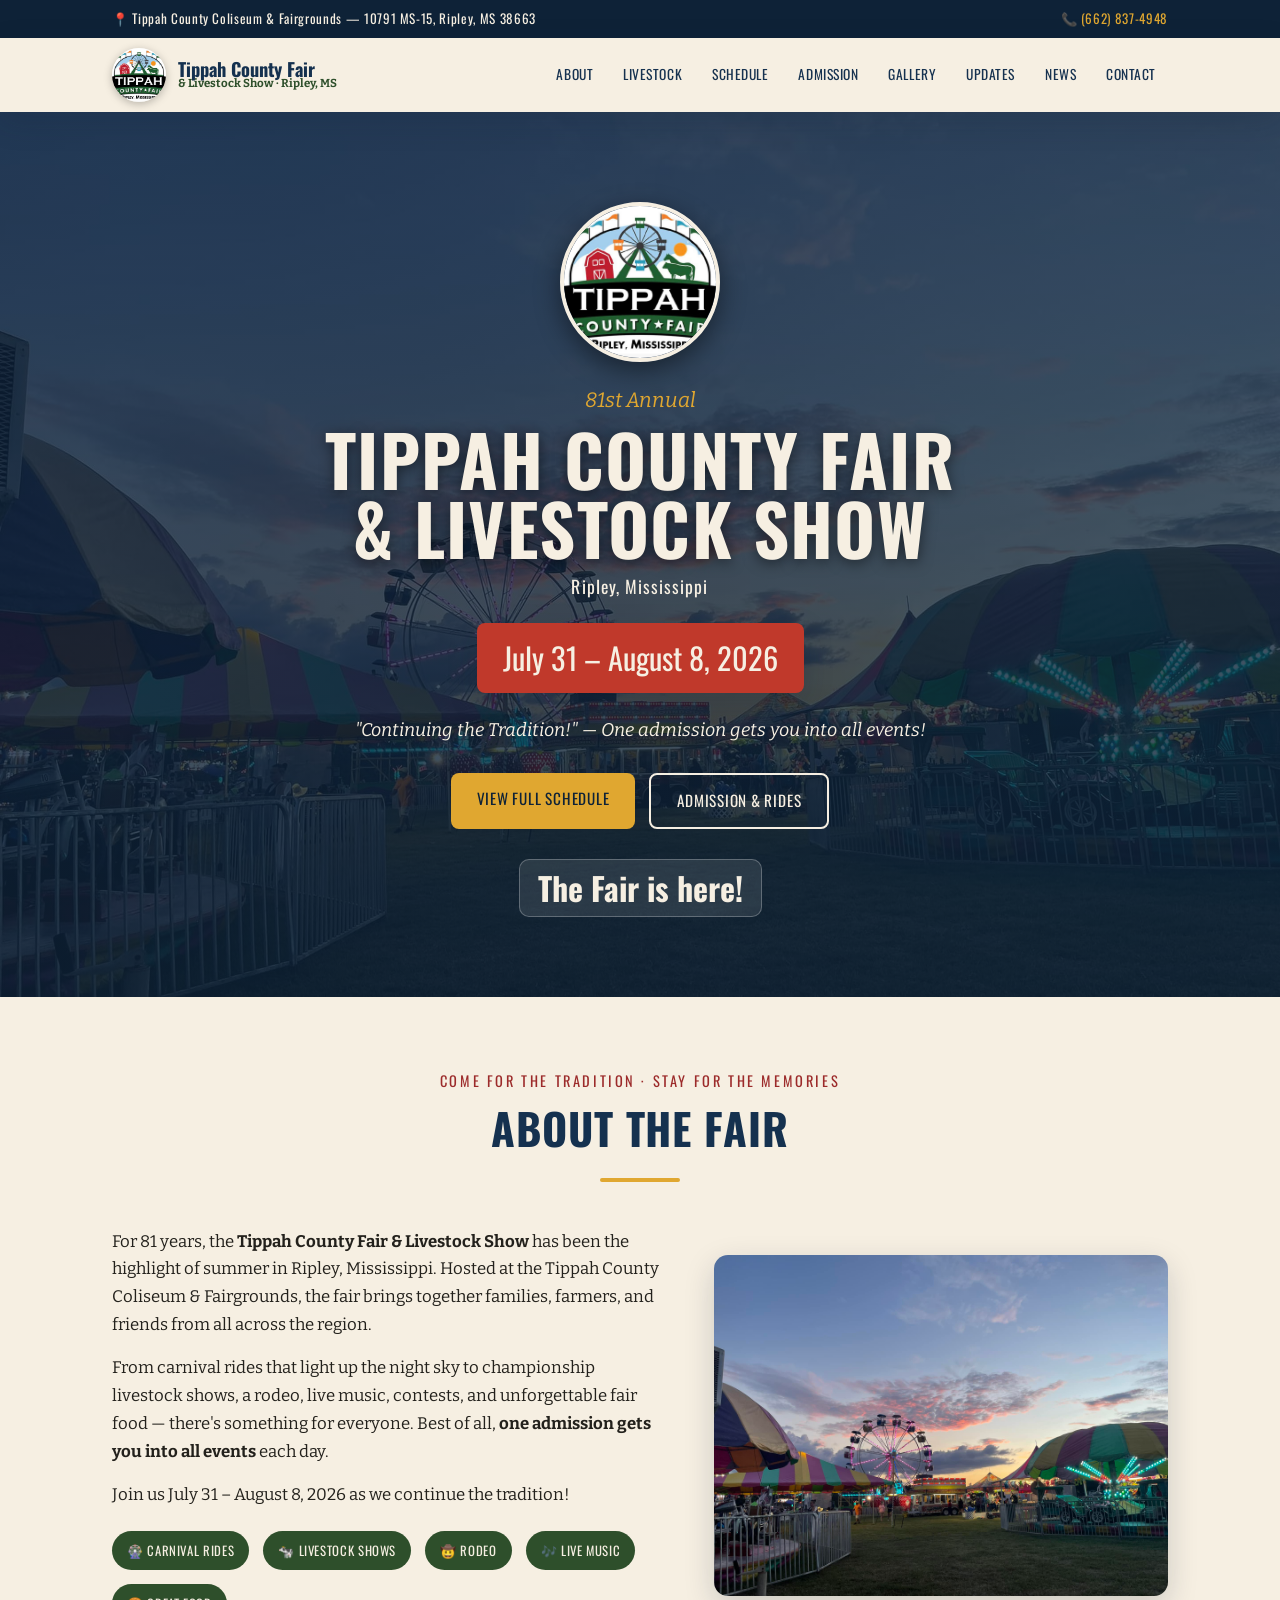
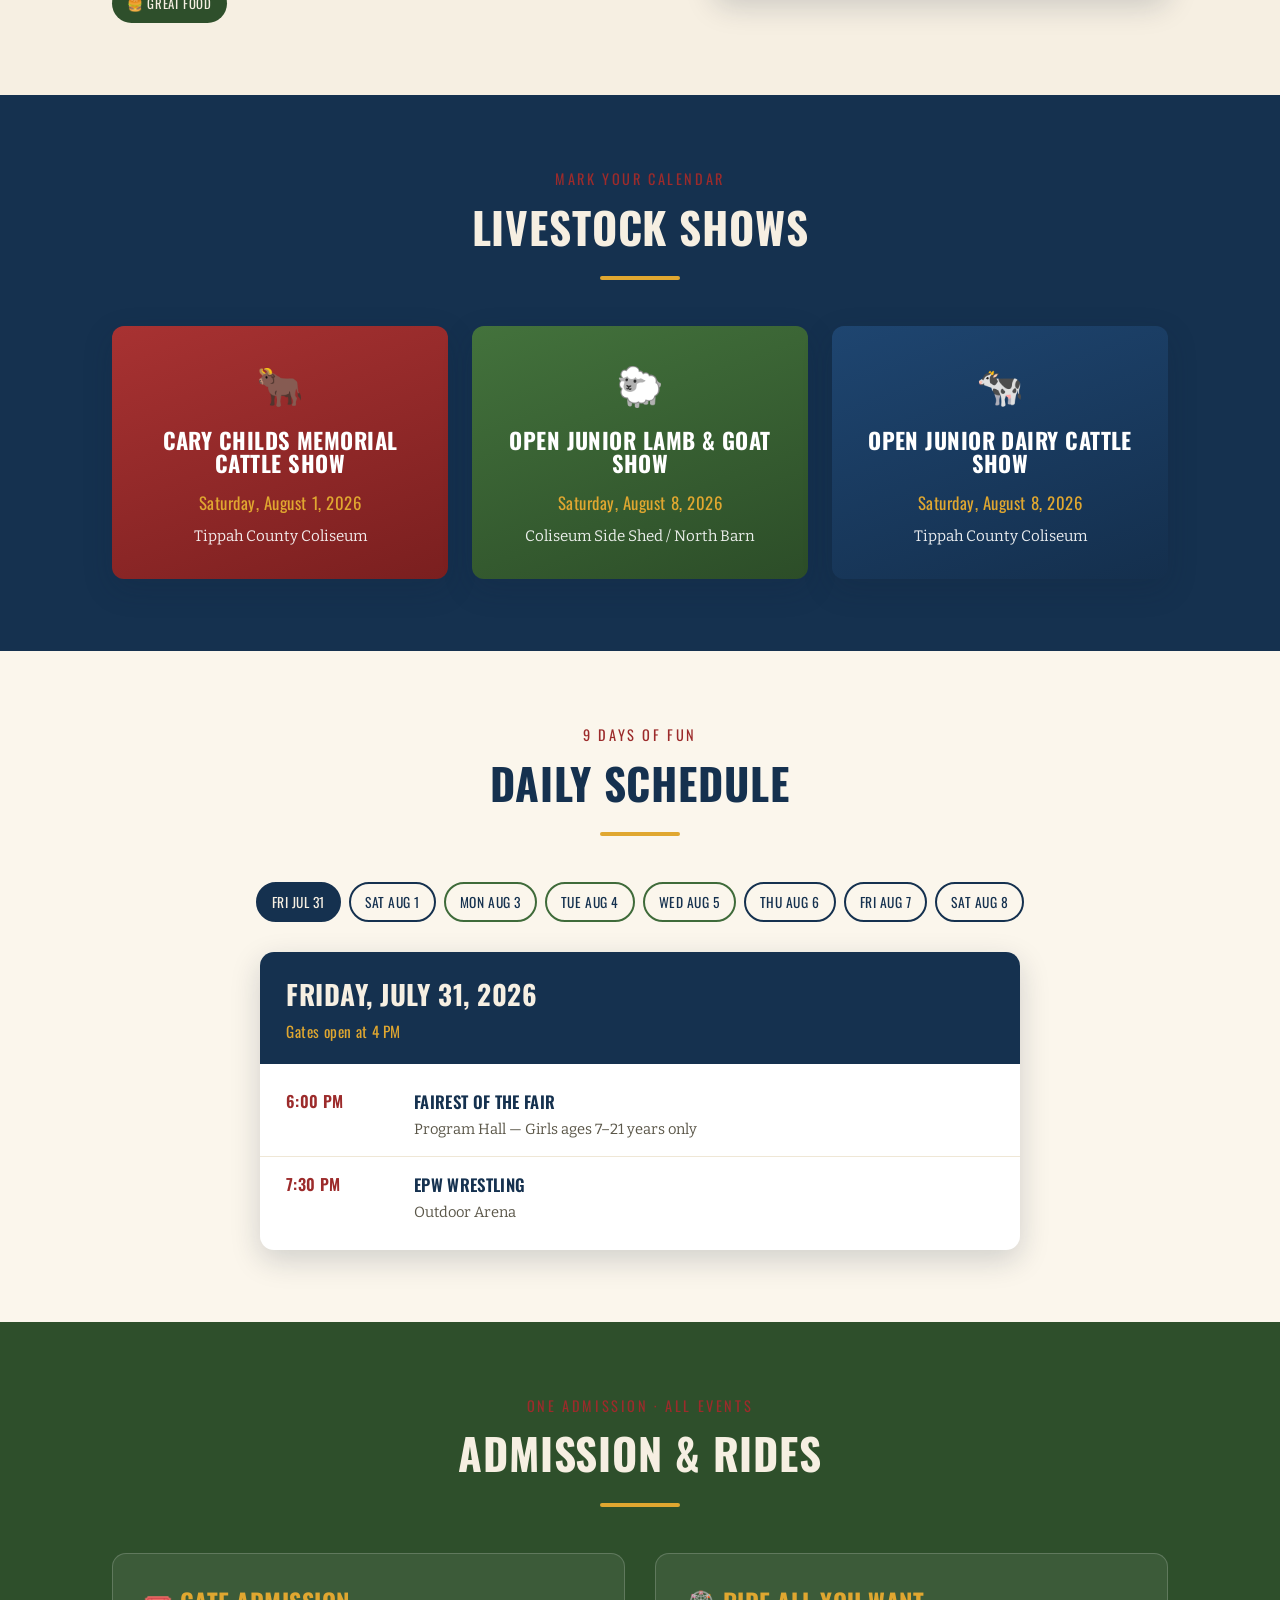
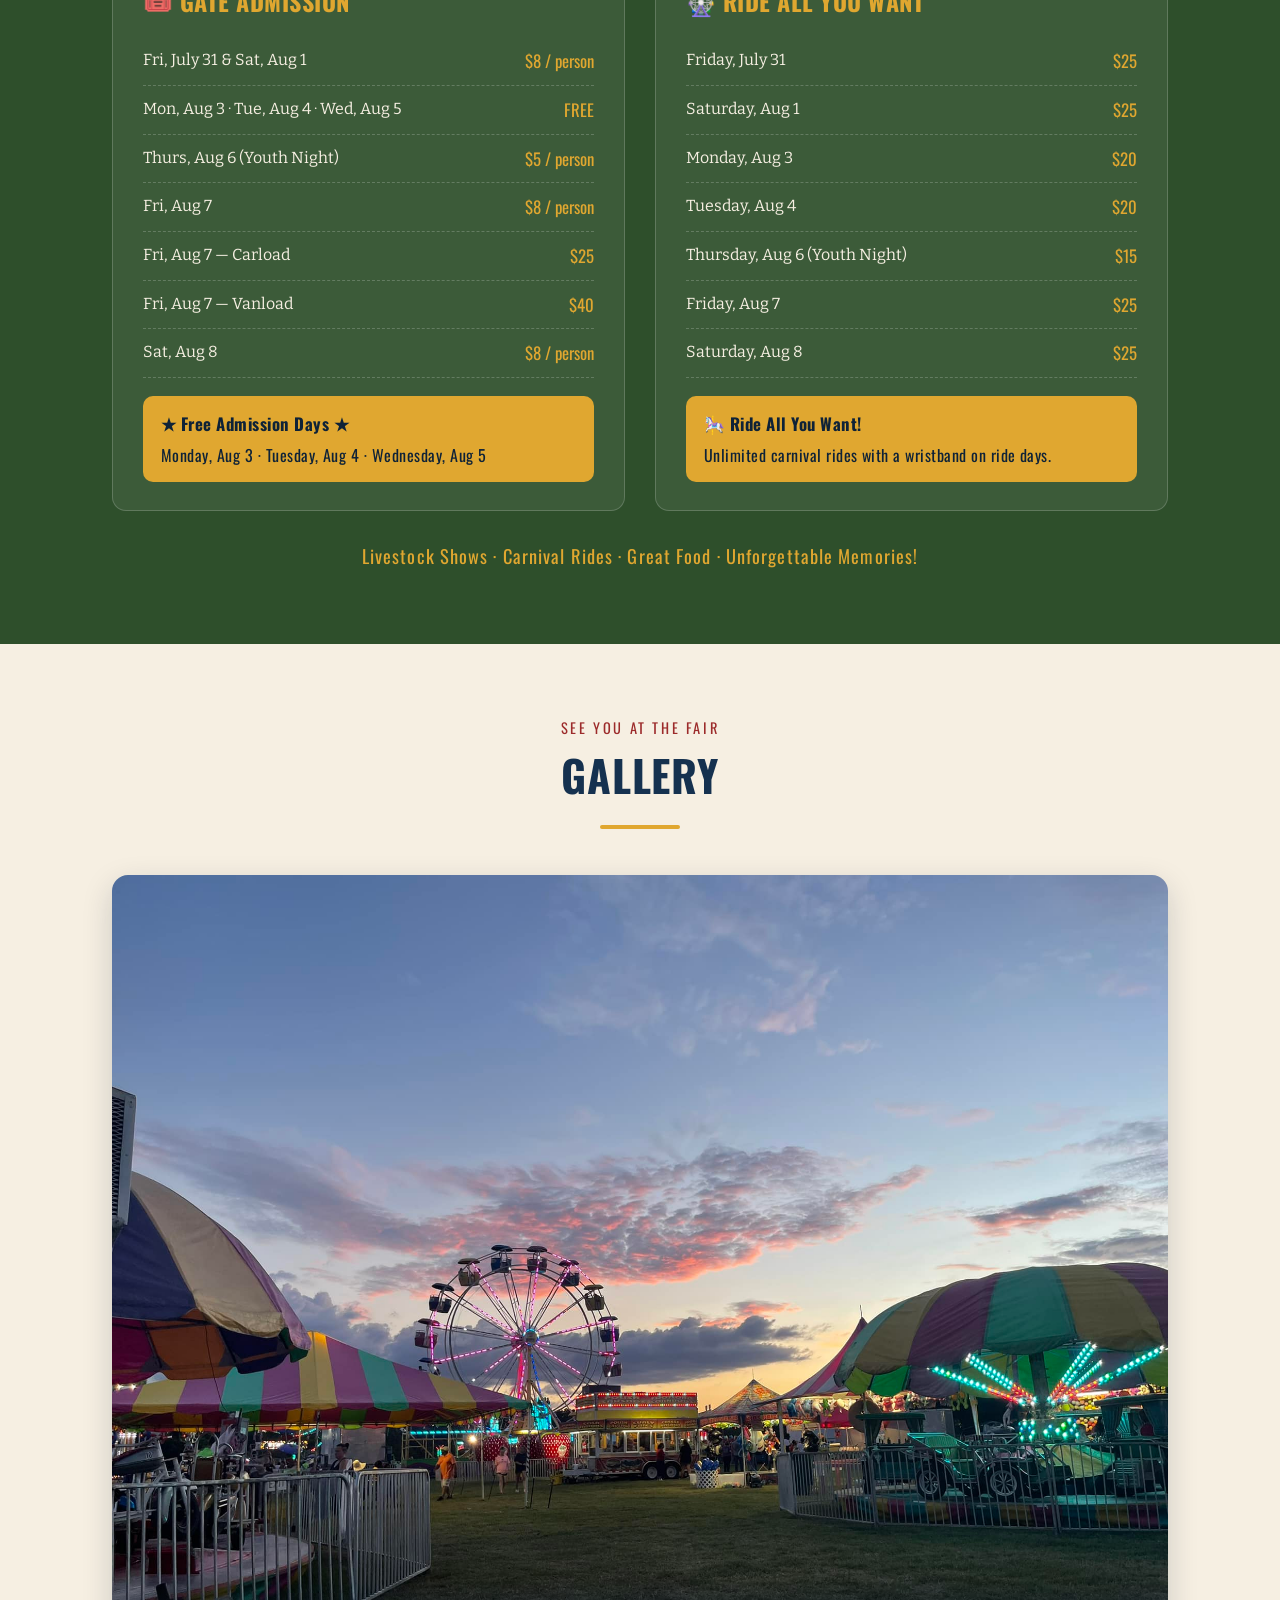
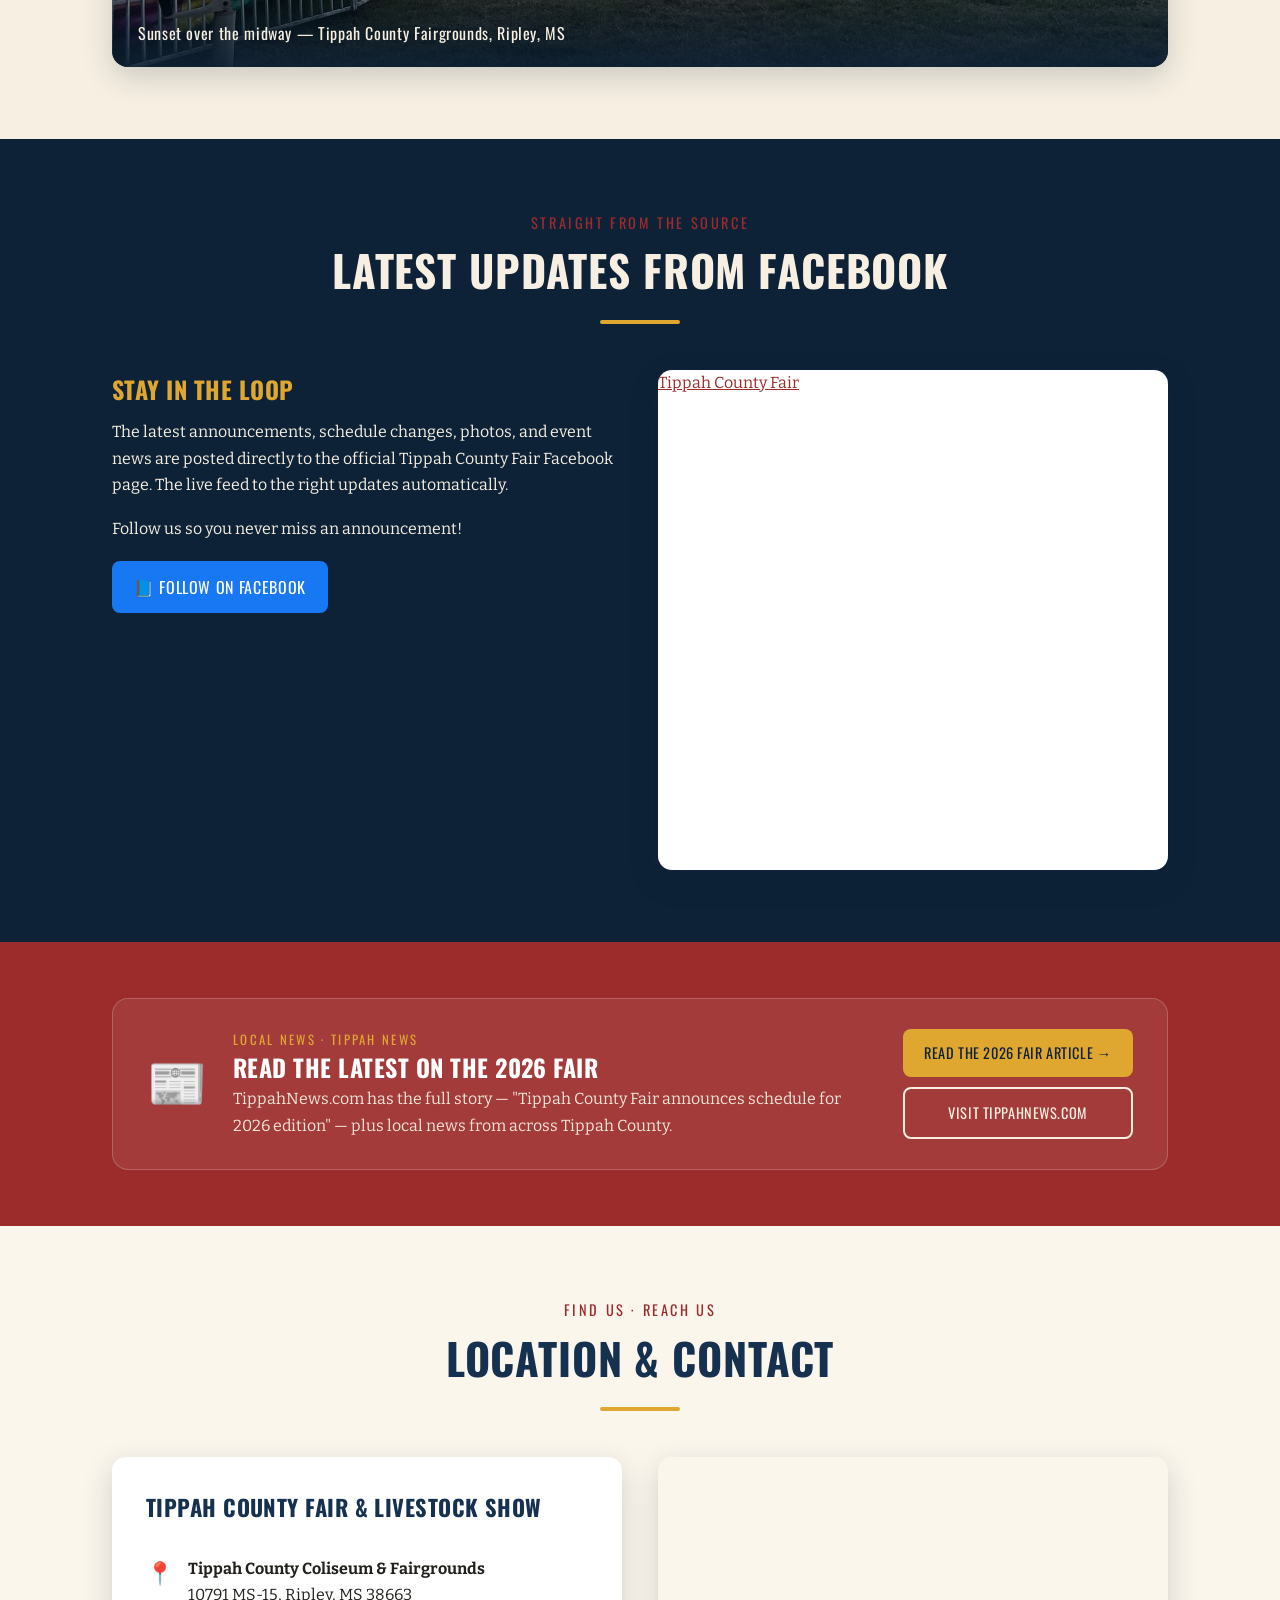
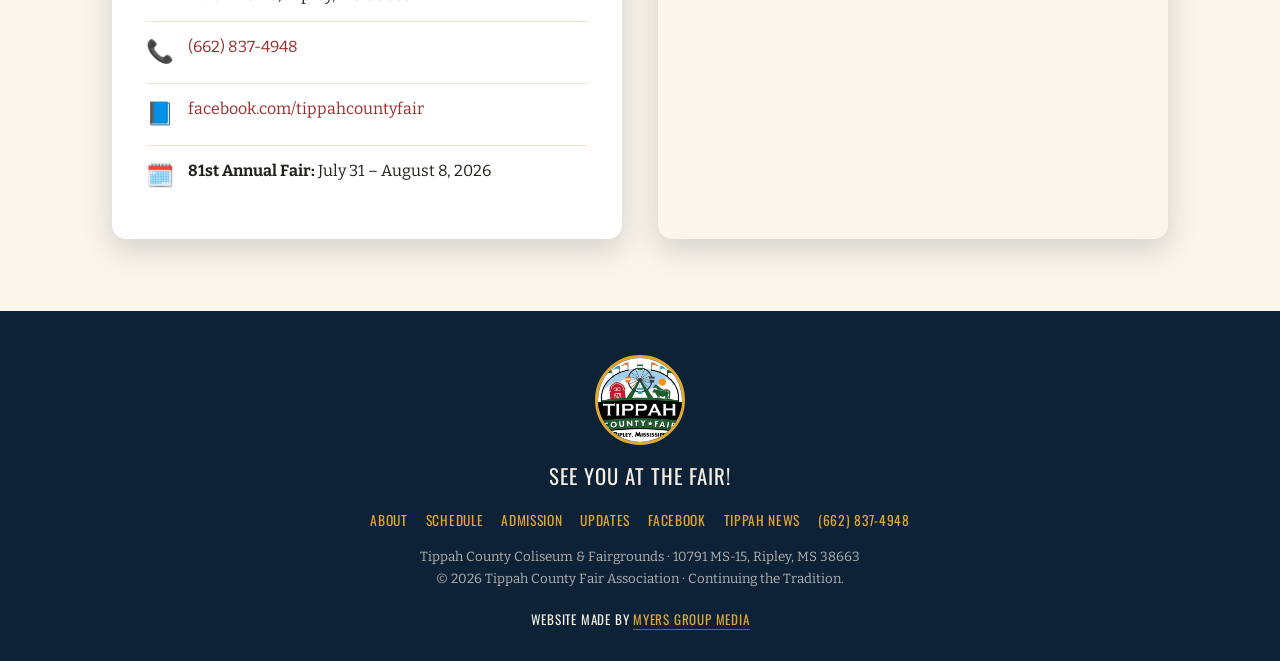
==== commit 877d36a6: "SEO, social share image, news CTA, and site credit - Add full SEO meta, canonical (tippahcountyfair." ====
--- a/index.html
+++ b/index.html
@@ -3,10 +3,86 @@
 <head>
 <meta charset="UTF-8" />
 <meta name="viewport" content="width=device-width, initial-scale=1.0" />
-<title>Tippah County Fair &amp; Livestock Show — 81st Annual | Ripley, MS</title>
-<meta name="description" content="The 81st Annual Tippah County Fair & Livestock Show, July 31 – August 8, 2026 in Ripley, Mississippi. Carnival rides, livestock shows, rodeo, food, and family fun. Continuing the Tradition!" />
+
+<!-- Primary SEO -->
+<title>Tippah County Fair &amp; Livestock Show 2026 | Ripley, MS — 81st Annual</title>
+<meta name="description" content="Official site of the 81st Annual Tippah County Fair & Livestock Show in Ripley, Mississippi — July 31 to August 8, 2026. Carnival rides, livestock shows, rodeo, pageants, live music, fair food, and family fun. One admission gets you into all events!" />
+<meta name="keywords" content="Tippah County Fair, Tippah County Fair 2026, Tippah County Livestock Show, Ripley MS fair, Ripley Mississippi fair, Mississippi county fair, Tippah County Coliseum, fair rodeo Ripley, fairest of the fair, carnival rides Ripley MS" />
+<meta name="author" content="Tippah County Fair Association" />
+<meta name="robots" content="index, follow, max-image-preview:large" />
+<meta name="theme-color" content="#15314f" />
+<link rel="canonical" href="https://tippahcountyfair.com/" />
 <link rel="icon" href="logo.jpg" />
+<link rel="apple-touch-icon" href="logo.jpg" />
+
+<!-- Open Graph (Facebook, iMessage/SMS, Messenger, LinkedIn, etc.) -->
+<meta property="og:type" content="website" />
+<meta property="og:site_name" content="Tippah County Fair &amp; Livestock Show" />
+<meta property="og:title" content="Tippah County Fair &amp; Livestock Show 2026 — 81st Annual | Ripley, MS" />
+<meta property="og:description" content="July 31 – August 8, 2026 in Ripley, Mississippi. Carnival rides, livestock shows, rodeo, live music, and fair food. One admission gets you into all events!" />
+<meta property="og:url" content="https://tippahcountyfair.com/" />
+<meta property="og:image" content="https://tippahcountyfair.com/og-image.jpg" />
+<meta property="og:image:secure_url" content="https://tippahcountyfair.com/og-image.jpg" />
+<meta property="og:image:type" content="image/jpeg" />
+<meta property="og:image:width" content="1200" />
+<meta property="og:image:height" content="630" />
+<meta property="og:image:alt" content="Ferris wheel and carnival rides lit up at sunset at the Tippah County Fair in Ripley, Mississippi" />
+<meta property="og:locale" content="en_US" />
+
+<!-- Twitter / X card -->
+<meta name="twitter:card" content="summary_large_image" />
+<meta name="twitter:title" content="Tippah County Fair &amp; Livestock Show 2026 — 81st Annual" />
+<meta name="twitter:description" content="July 31 – August 8, 2026 in Ripley, MS. Rides, livestock shows, rodeo, music, and fair food. One admission gets you into all events!" />
+<meta name="twitter:image" content="https://tippahcountyfair.com/og-image.jpg" />
+<meta name="twitter:image:alt" content="Ferris wheel at sunset at the Tippah County Fair, Ripley, Mississippi" />
+
 <link href="https://fonts.googleapis.com/css2?family=Oswald:wght@400;500;600;700&family=Bitter:ital,wght@0,400;0,600;0,700;1,400&display=swap" rel="stylesheet" />
+
+<!-- Structured data: Event schema for Google rich results -->
+<script type="application/ld+json">
+{
+  "@context": "https://schema.org",
+  "@type": "Festival",
+  "name": "81st Annual Tippah County Fair & Livestock Show",
+  "description": "The 81st Annual Tippah County Fair & Livestock Show in Ripley, Mississippi — nine days of carnival rides, livestock shows, rodeo, pageants, live music, and fair food.",
+  "startDate": "2026-07-31",
+  "endDate": "2026-08-08",
+  "eventStatus": "https://schema.org/EventScheduled",
+  "eventAttendanceMode": "https://schema.org/OfflineEventAttendanceMode",
+  "image": "https://tippahcountyfair.com/og-image.jpg",
+  "url": "https://tippahcountyfair.com/",
+  "location": {
+    "@type": "Place",
+    "name": "Tippah County Coliseum & Fairgrounds",
+    "address": {
+      "@type": "PostalAddress",
+      "streetAddress": "10791 MS-15",
+      "addressLocality": "Ripley",
+      "addressRegion": "MS",
+      "postalCode": "38663",
+      "addressCountry": "US"
+    }
+  },
+  "organizer": {
+    "@type": "Organization",
+    "name": "Tippah County Fair Association",
+    "url": "https://tippahcountyfair.com/",
+    "telephone": "+1-662-837-4948",
+    "sameAs": "https://www.facebook.com/tippahcountyfair"
+  },
+  "offers": {
+    "@type": "AggregateOffer",
+    "name": "Fair Admission",
+    "description": "One admission gets you into all events. Free admission Monday–Wednesday (Aug 3–5).",
+    "lowPrice": "0",
+    "highPrice": "8",
+    "priceCurrency": "USD",
+    "availability": "https://schema.org/InStock",
+    "url": "https://tippahcountyfair.com/#admission",
+    "validFrom": "2026-01-01"
+  }
+}
+</script>
 <style>
   :root{
     --navy:#15314f;
@@ -201,7 +277,25 @@
   .contact-line a{color:var(--red);text-decoration:none;}
   .map{border-radius:14px;overflow:hidden;box-shadow:var(--shadow);min-height:340px;border:0;width:100%;height:100%;}
 
+  /* ===== Local News CTA ===== */
+  #news{background:var(--red);color:var(--cream);padding:56px 0;}
+  .news-card{display:grid;grid-template-columns:auto 1fr auto;gap:26px;align-items:center;
+    background:rgba(255,255,255,.08);border:1px solid rgba(255,255,255,.2);border-radius:16px;padding:30px 34px;}
+  .news-card .news-ico{font-size:3rem;line-height:1;}
+  .news-card .kicker{font-family:'Oswald',sans-serif;letter-spacing:.18em;text-transform:uppercase;font-size:.8rem;color:var(--gold);}
+  .news-card h3{font-size:1.5rem;margin:4px 0 6px;color:#fff;line-height:1.1;}
+  .news-card p{font-size:1rem;opacity:.95;margin:0;}
+  .news-card .news-btns{display:flex;flex-direction:column;gap:10px;min-width:230px;}
+  .news-card .news-btns a{text-align:center;text-decoration:none;font-family:'Oswald',sans-serif;text-transform:uppercase;letter-spacing:.04em;font-size:.9rem;padding:12px 20px;border-radius:8px;transition:.2s;}
+  .news-card .news-btns a.primary{background:var(--gold);color:var(--navy-deep);}
+  .news-card .news-btns a.primary:hover{background:#f2bd47;}
+  .news-card .news-btns a.secondary{background:transparent;border:2px solid var(--cream);color:var(--cream);}
+  .news-card .news-btns a.secondary:hover{background:var(--cream);color:var(--red);}
+
   /* ===== Footer ===== */
+  footer .credit{margin-top:18px;font-family:'Oswald',sans-serif;text-transform:uppercase;letter-spacing:.06em;font-size:.82rem;}
+  footer .credit a{color:var(--gold);text-decoration:none;border-bottom:1px solid rgba(224,167,48,.5);}
+  footer .credit a:hover{color:#fff;}
   footer{background:var(--navy-deep);color:var(--cream);text-align:center;padding:44px 0 30px;}
   footer img{width:90px;height:90px;border-radius:50%;object-fit:cover;margin:0 auto 14px;border:3px solid var(--gold);}
   footer .flinks{display:flex;gap:18px;justify-content:center;flex-wrap:wrap;margin:16px 0;}
@@ -215,6 +309,9 @@
     .menu-btn{display:block;}
     .about-grid,.adm-grid,.fb-grid,.contact-grid{grid-template-columns:1fr;}
     .stock-grid{grid-template-columns:1fr;}
+    .news-card{grid-template-columns:1fr;text-align:center;}
+    .news-card .news-btns{min-width:0;}
+    .news-card .news-ico{justify-self:center;}
   }
 </style>
 </head>
@@ -243,6 +340,7 @@
       <a href="#admission">Admission</a>
       <a href="#gallery">Gallery</a>
       <a href="#updates">Updates</a>
+      <a href="#news">News</a>
       <a href="#contact">Contact</a>
     </nav>
   </div>
@@ -450,6 +548,24 @@
   </div>
 </section>
 
+<!-- Local News CTA -->
+<section id="news">
+  <div class="wrap">
+    <div class="news-card">
+      <div class="news-ico">📰</div>
+      <div>
+        <div class="kicker">Local News · Tippah News</div>
+        <h3>Read the latest on the 2026 Fair</h3>
+        <p>TippahNews.com has the full story — "Tippah County Fair announces schedule for 2026 edition" — plus local news from across Tippah County.</p>
+      </div>
+      <div class="news-btns">
+        <a class="primary" href="https://tippahnews.com/tippah-county-news/tippah-county-fair-announces-schedule-for-2026-edition/" target="_blank" rel="noopener">Read the 2026 Fair Article →</a>
+        <a class="secondary" href="https://tippahnews.com/" target="_blank" rel="noopener">Visit TippahNews.com</a>
+      </div>
+    </div>
+  </div>
+</section>
+
 <!-- Contact -->
 <section id="contact">
   <div class="wrap">
@@ -484,10 +600,12 @@
       <a href="#admission">Admission</a>
       <a href="#updates">Updates</a>
       <a href="https://www.facebook.com/tippahcountyfair" target="_blank" rel="noopener">Facebook</a>
+      <a href="https://tippahnews.com/" target="_blank" rel="noopener">Tippah News</a>
       <a href="tel:+16628374948">(662) 837-4948</a>
     </div>
     <small>Tippah County Coliseum &amp; Fairgrounds · 10791 MS-15, Ripley, MS 38663<br>
     © 2026 Tippah County Fair Association · Continuing the Tradition.</small>
+    <div class="credit">Website made by <a href="https://MyersGroupMedia.com" target="_blank" rel="noopener">Myers Group Media</a></div>
   </div>
 </footer>
 
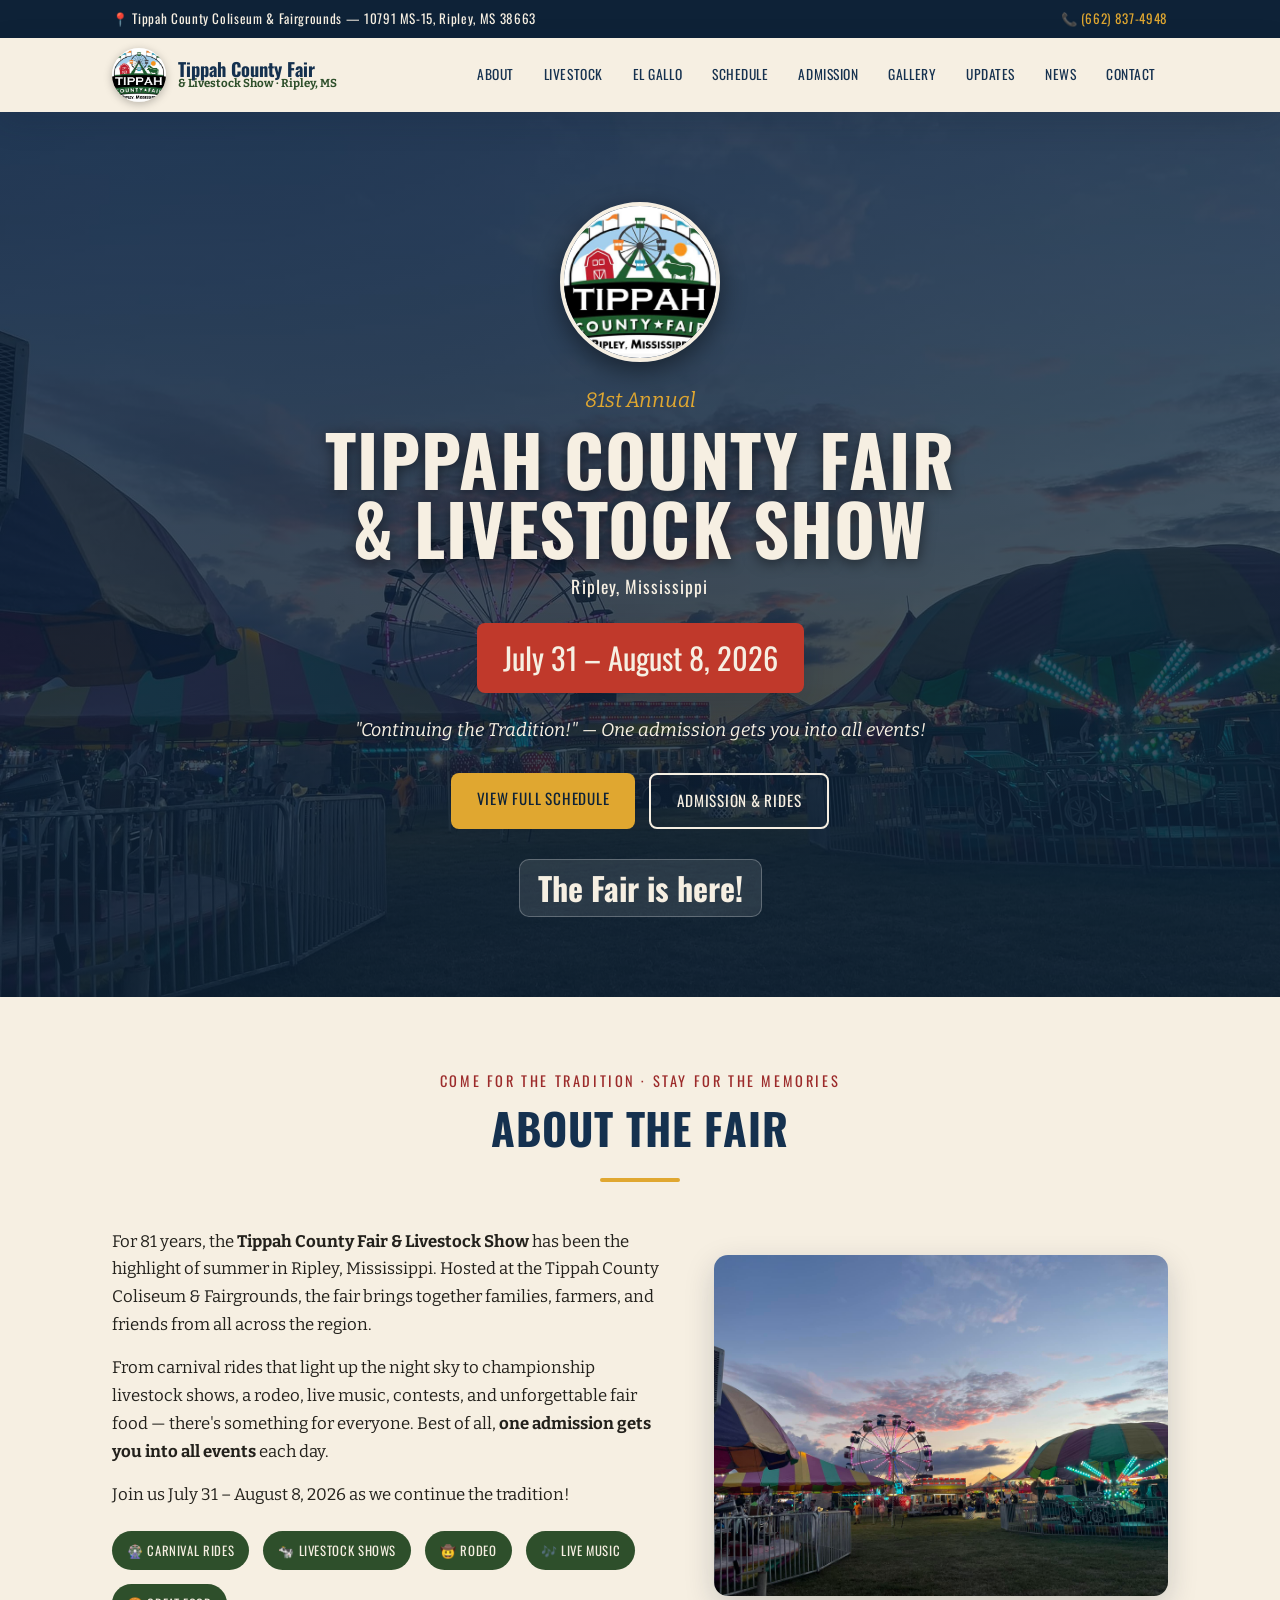
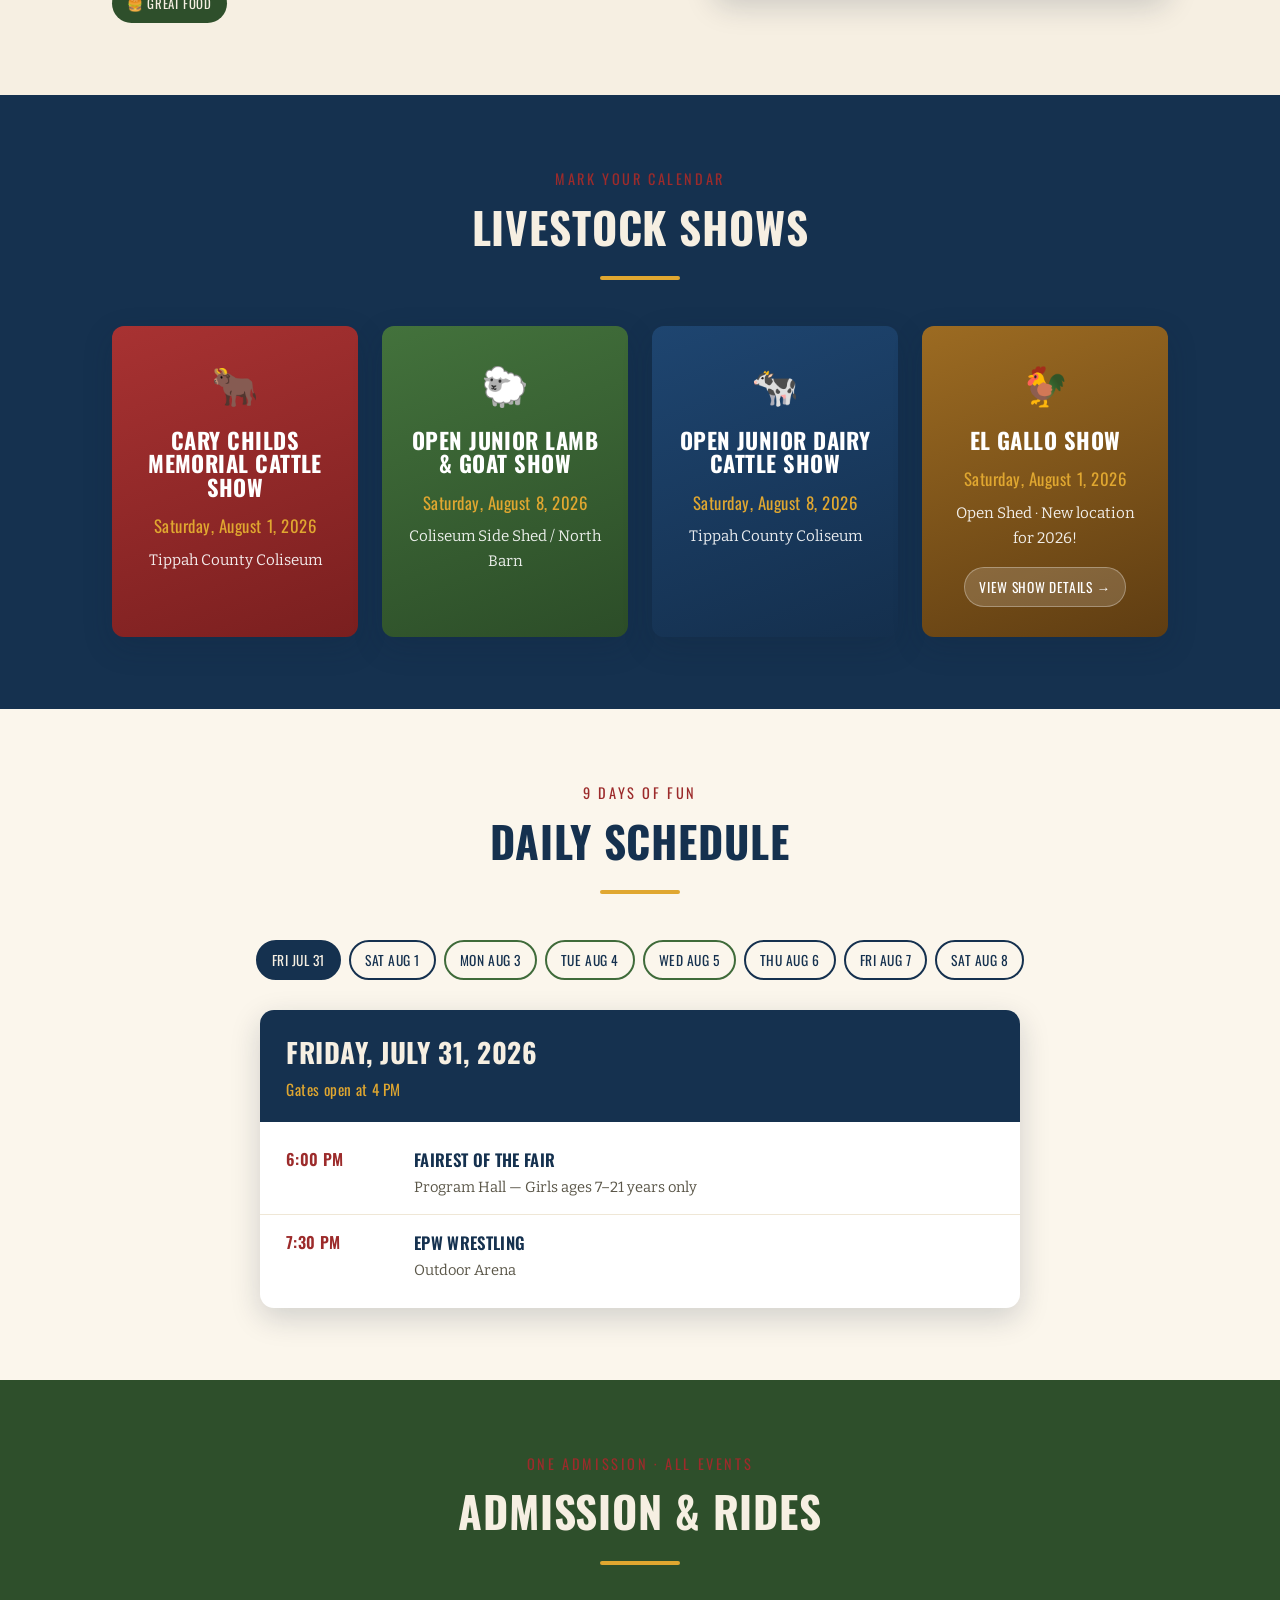
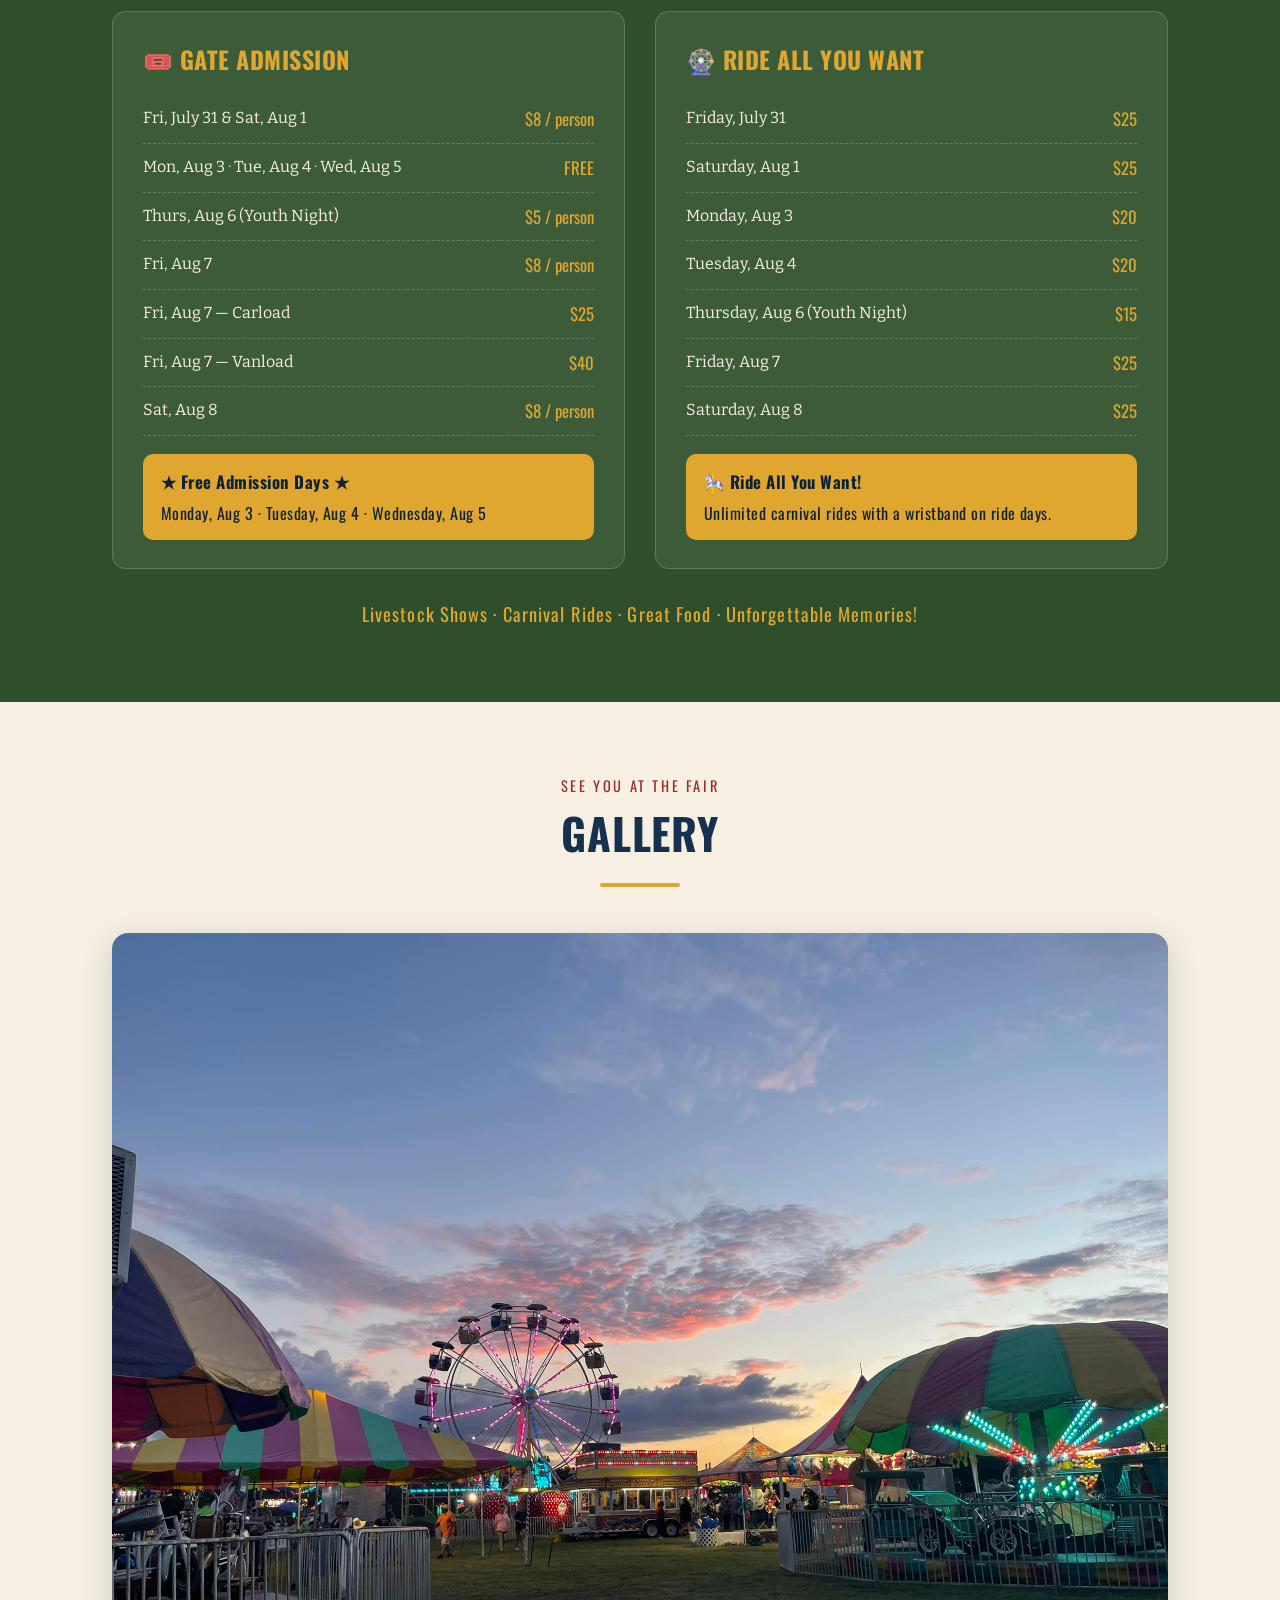
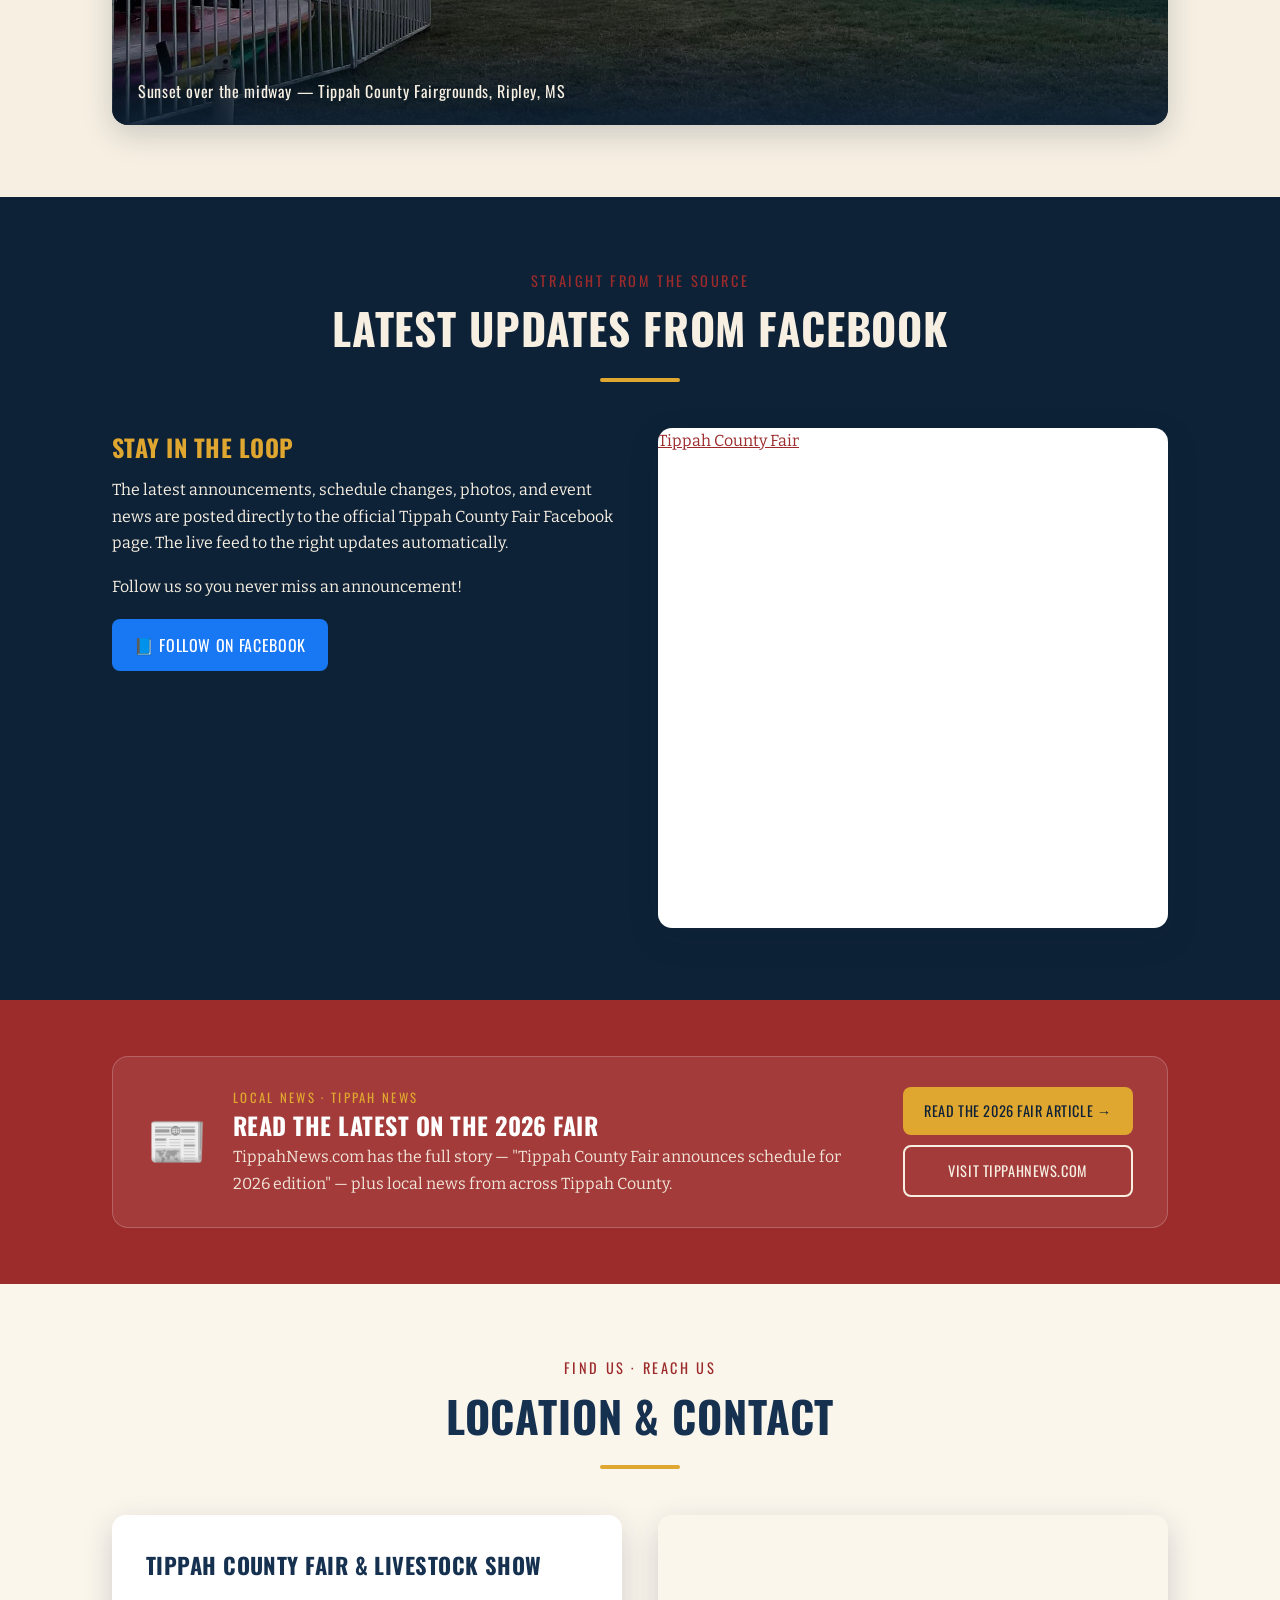
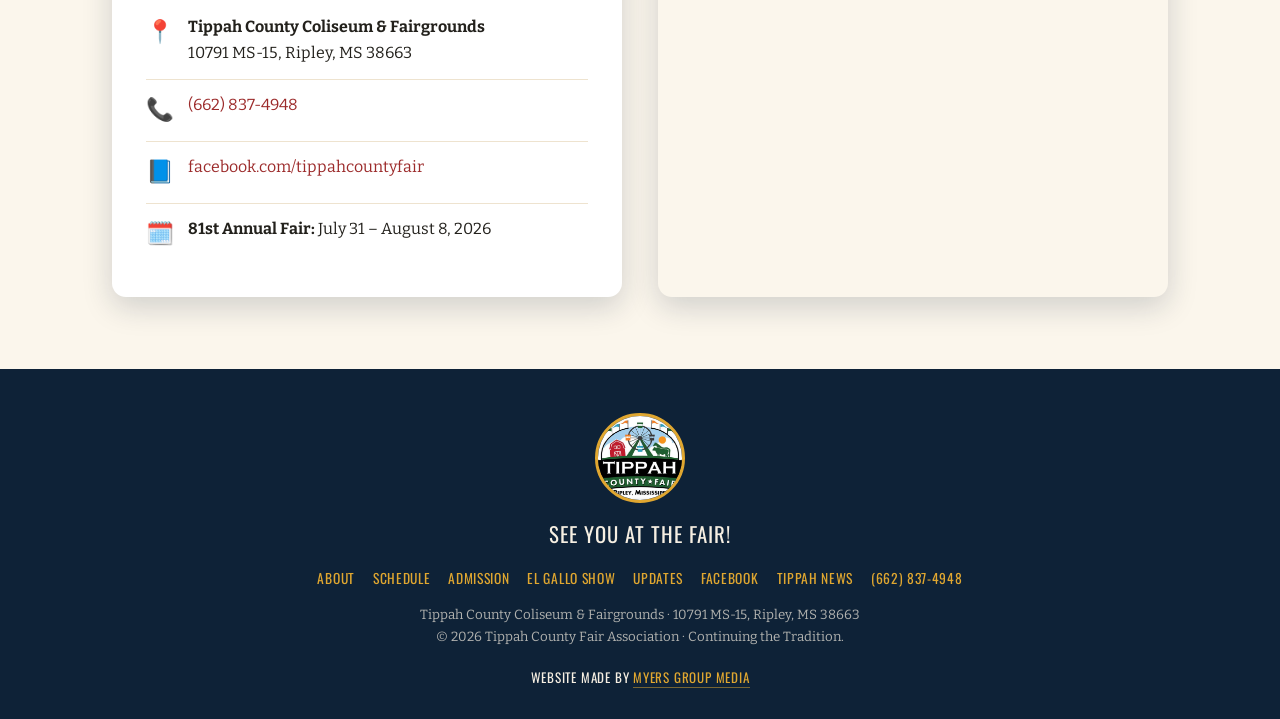
==== commit eae8be38: "Add El Gallo Show as its own page; extract shared CSS - Move styles to shared styles.css; link from " ====
--- a/index.html
+++ b/index.html
@@ -83,237 +83,7 @@
   }
 }
 </script>
-<style>
-  :root{
-    --navy:#15314f;
-    --navy-deep:#0e2237;
-    --red:#9c2b2b;
-    --red-bright:#c0392b;
-    --green:#3f6b3a;
-    --green-deep:#2e4f2b;
-    --gold:#e0a730;
-    --cream:#f6efe2;
-    --paper:#fbf6ec;
-    --ink:#23211c;
-    --shadow:0 10px 30px rgba(14,34,55,.18);
-  }
-  *{box-sizing:border-box;margin:0;padding:0;}
-  html{scroll-behavior:smooth;}
-  body{
-    font-family:'Bitter',Georgia,serif;
-    color:var(--ink);
-    background:var(--paper);
-    line-height:1.65;
-  }
-  h1,h2,h3,h4,.display{font-family:'Oswald',sans-serif;text-transform:uppercase;letter-spacing:.02em;}
-  a{color:var(--red);}
-  img{max-width:100%;display:block;}
-  .wrap{max-width:1100px;margin:0 auto;padding:0 22px;}
-  section{padding:72px 0;}
-
-  /* ===== Top bar ===== */
-  .topbar{
-    background:var(--navy-deep);
-    color:var(--cream);
-    font-family:'Oswald',sans-serif;
-    font-size:.82rem;
-    letter-spacing:.05em;
-  }
-  .topbar .wrap{display:flex;justify-content:space-between;align-items:center;flex-wrap:wrap;gap:6px;padding-top:8px;padding-bottom:8px;}
-  .topbar a{color:var(--gold);text-decoration:none;}
-
-  /* ===== Nav ===== */
-  header.nav{position:sticky;top:0;z-index:50;background:var(--cream);box-shadow:var(--shadow);}
-  .nav .wrap{display:flex;align-items:center;gap:16px;padding-top:10px;padding-bottom:10px;}
-  .nav .brand{display:flex;align-items:center;gap:12px;text-decoration:none;color:var(--navy);}
-  .nav .brand img{width:54px;height:54px;border-radius:50%;object-fit:cover;box-shadow:0 2px 8px rgba(0,0,0,.25);}
-  .nav .brand b{font-family:'Oswald',sans-serif;font-size:1.15rem;line-height:1;color:var(--navy);}
-  .nav .brand span{display:block;font-family:'Bitter';font-size:.72rem;text-transform:none;letter-spacing:0;color:var(--green-deep);}
-  .nav nav{margin-left:auto;display:flex;gap:6px;flex-wrap:wrap;}
-  .nav nav a{
-    font-family:'Oswald',sans-serif;text-transform:uppercase;font-size:.85rem;letter-spacing:.04em;
-    text-decoration:none;color:var(--navy);padding:8px 12px;border-radius:6px;transition:.2s;
-  }
-  .nav nav a:hover{background:var(--navy);color:var(--cream);}
-  .menu-btn{display:none;margin-left:auto;background:var(--navy);color:#fff;border:0;font-size:1.4rem;padding:6px 12px;border-radius:6px;cursor:pointer;}
-
-  /* ===== Hero ===== */
-  .hero{
-    position:relative;color:var(--cream);text-align:center;
-    background:linear-gradient(rgba(14,34,55,.72),rgba(14,34,55,.82)),url('gallery_ferris.jpg') center/cover no-repeat;
-    padding:90px 0 80px;
-  }
-  .hero img.logo{width:160px;height:160px;border-radius:50%;object-fit:cover;margin:0 auto 22px;box-shadow:0 8px 26px rgba(0,0,0,.45);border:4px solid var(--cream);}
-  .hero .annual{font-family:'Bitter';font-style:italic;font-size:1.3rem;color:var(--gold);}
-  .hero h1{font-size:clamp(2.4rem,6vw,4.4rem);line-height:.98;margin:6px 0 10px;text-shadow:0 3px 14px rgba(0,0,0,.5);}
-  .hero .sub{font-family:'Oswald',sans-serif;letter-spacing:.06em;font-size:1.1rem;}
-  .hero .dates{
-    display:inline-block;margin:22px 0 8px;background:var(--red-bright);
-    font-family:'Oswald',sans-serif;font-size:clamp(1.2rem,3vw,1.9rem);
-    padding:10px 26px;border-radius:8px;box-shadow:var(--shadow);
-  }
-  .hero .tagline{font-style:italic;font-size:1.15rem;margin-top:14px;color:var(--cream);}
-  .hero .ctas{margin-top:28px;display:flex;gap:14px;justify-content:center;flex-wrap:wrap;}
-  .btn{
-    display:inline-block;text-decoration:none;font-family:'Oswald',sans-serif;text-transform:uppercase;
-    letter-spacing:.05em;padding:13px 26px;border-radius:8px;font-size:.95rem;transition:.2s;cursor:pointer;border:0;
-  }
-  .btn-gold{background:var(--gold);color:var(--navy-deep);}
-  .btn-gold:hover{background:#f2bd47;transform:translateY(-2px);}
-  .btn-outline{background:transparent;border:2px solid var(--cream);color:var(--cream);}
-  .btn-outline:hover{background:var(--cream);color:var(--navy);}
-
-  /* countdown */
-  .countdown{display:flex;gap:14px;justify-content:center;margin-top:30px;flex-wrap:wrap;}
-  .countdown div{background:rgba(255,255,255,.1);border:1px solid rgba(255,255,255,.25);border-radius:10px;padding:12px 18px;min-width:78px;}
-  .countdown b{display:block;font-family:'Oswald',sans-serif;font-size:2rem;line-height:1;}
-  .countdown span{font-family:'Oswald',sans-serif;font-size:.7rem;letter-spacing:.12em;text-transform:uppercase;color:var(--gold);}
-
-  /* ===== Section headers ===== */
-  .sec-head{text-align:center;margin-bottom:46px;}
-  .sec-head h2{font-size:clamp(1.8rem,4vw,2.7rem);color:var(--navy);}
-  .sec-head .kicker{font-family:'Oswald',sans-serif;letter-spacing:.18em;color:var(--red);text-transform:uppercase;font-size:.9rem;}
-  .sec-head .rule{width:80px;height:4px;background:var(--gold);margin:14px auto 0;border-radius:2px;}
-
-  /* ===== About ===== */
-  #about{background:var(--cream);}
-  .about-grid{display:grid;grid-template-columns:1.1fr .9fr;gap:46px;align-items:center;}
-  .about-grid p{margin-bottom:16px;font-size:1.05rem;}
-  .about-grid img{border-radius:14px;box-shadow:var(--shadow);}
-  .badges{display:flex;gap:14px;flex-wrap:wrap;margin-top:22px;}
-  .badge{background:var(--green-deep);color:var(--cream);font-family:'Oswald',sans-serif;text-transform:uppercase;font-size:.8rem;letter-spacing:.05em;padding:9px 15px;border-radius:30px;}
-
-  /* ===== Livestock cards ===== */
-  #livestock{background:var(--navy);color:var(--cream);}
-  #livestock .sec-head h2{color:var(--cream);}
-  .stock-grid{display:grid;grid-template-columns:repeat(3,1fr);gap:24px;}
-  .stock-card{border-radius:12px;padding:30px 24px;text-align:center;box-shadow:var(--shadow);color:#fff;position:relative;overflow:hidden;}
-  .stock-card.red{background:linear-gradient(160deg,#a83232,#7a1f1f);}
-  .stock-card.green{background:linear-gradient(160deg,#43723c,#2c4d28);}
-  .stock-card.blue{background:linear-gradient(160deg,#1e4570,#142f4d);}
-  .stock-card .ico{font-size:2.4rem;margin-bottom:8px;}
-  .stock-card h3{font-size:1.4rem;line-height:1.05;margin-bottom:14px;}
-  .stock-card .date{font-family:'Oswald',sans-serif;font-size:1.05rem;letter-spacing:.03em;color:var(--gold);}
-  .stock-card .loc{font-size:.95rem;margin-top:8px;opacity:.9;}
-
-  /* ===== Schedule ===== */
-  #schedule{background:var(--paper);}
-  .day-tabs{display:flex;flex-wrap:wrap;gap:8px;justify-content:center;margin-bottom:30px;}
-  .day-tabs button{
-    font-family:'Oswald',sans-serif;text-transform:uppercase;letter-spacing:.04em;font-size:.85rem;
-    border:2px solid var(--navy);background:transparent;color:var(--navy);padding:8px 14px;border-radius:30px;cursor:pointer;transition:.2s;
-  }
-  .day-tabs button:hover{background:var(--navy);color:var(--cream);}
-  .day-tabs button.active{background:var(--navy);color:var(--cream);}
-  .day-tabs button.free{border-color:var(--green);}
-  .day-tabs button.free.active,.day-tabs button.free:hover{background:var(--green);border-color:var(--green);color:#fff;}
-
-  .day-panel{display:none;max-width:760px;margin:0 auto;background:#fff;border-radius:14px;box-shadow:var(--shadow);overflow:hidden;}
-  .day-panel.active{display:block;}
-  .day-panel .day-top{background:var(--navy);color:var(--cream);padding:20px 26px;}
-  .day-panel .day-top h3{font-size:1.7rem;}
-  .day-panel .day-top .gates{font-family:'Oswald',sans-serif;letter-spacing:.04em;color:var(--gold);font-size:.95rem;margin-top:2px;}
-  .day-panel .day-top.freeday{background:var(--green-deep);}
-  .day-panel .day-top .tag{display:inline-block;background:var(--gold);color:var(--navy-deep);font-family:'Oswald',sans-serif;font-size:.7rem;letter-spacing:.1em;padding:3px 10px;border-radius:20px;margin-top:8px;text-transform:uppercase;}
-  .events{list-style:none;padding:10px 0;}
-  .events li{display:flex;gap:18px;padding:14px 26px;border-bottom:1px solid #efe7d6;}
-  .events li:last-child{border-bottom:0;}
-  .events .time{flex:0 0 110px;font-family:'Oswald',sans-serif;font-weight:600;color:var(--red);letter-spacing:.02em;}
-  .events .ev b{display:block;font-family:'Oswald',sans-serif;font-weight:600;font-size:1.05rem;color:var(--navy);text-transform:uppercase;letter-spacing:.02em;}
-  .events .ev span{font-size:.92rem;color:#5a5648;}
-
-  /* ===== Admission ===== */
-  #admission{background:var(--green-deep);color:var(--cream);}
-  #admission .sec-head h2{color:var(--cream);}
-  .adm-grid{display:grid;grid-template-columns:1fr 1fr;gap:30px;}
-  .adm-card{background:rgba(255,255,255,.07);border:1px solid rgba(255,255,255,.18);border-radius:14px;padding:28px 30px;}
-  .adm-card h3{color:var(--gold);font-size:1.5rem;margin-bottom:16px;}
-  .price-row{display:flex;justify-content:space-between;padding:10px 0;border-bottom:1px dashed rgba(255,255,255,.2);}
-  .price-row:last-child{border-bottom:0;}
-  .price-row .d{font-family:'Bitter';}
-  .price-row .p{font-family:'Oswald',sans-serif;color:var(--gold);font-size:1.05rem;}
-  .free-note{margin-top:18px;background:var(--gold);color:var(--navy-deep);border-radius:10px;padding:14px 18px;font-family:'Oswald',sans-serif;letter-spacing:.03em;}
-  .free-note b{display:block;font-size:1.05rem;margin-bottom:4px;}
-  .adm-foot{text-align:center;margin-top:30px;font-family:'Oswald',sans-serif;letter-spacing:.06em;font-size:1.15rem;color:var(--gold);}
-
-  /* ===== Gallery ===== */
-  #gallery{background:var(--cream);}
-  .gal{position:relative;border-radius:16px;overflow:hidden;box-shadow:var(--shadow);}
-  .gal img{width:100%;height:auto;}
-  .gal .cap{position:absolute;left:0;bottom:0;right:0;background:linear-gradient(transparent,rgba(14,34,55,.85));color:var(--cream);padding:40px 26px 20px;font-family:'Oswald',sans-serif;letter-spacing:.04em;}
-
-  /* ===== Facebook updates ===== */
-  #updates{background:var(--navy-deep);color:var(--cream);}
-  #updates .sec-head h2{color:var(--cream);}
-  .fb-grid{display:grid;grid-template-columns:1fr 1fr;gap:36px;align-items:start;}
-  .fb-embed{background:#fff;border-radius:14px;overflow:hidden;box-shadow:var(--shadow);min-height:500px;}
-  .fb-side h3{color:var(--gold);font-size:1.5rem;margin-bottom:10px;}
-  .fb-side p{margin-bottom:18px;}
-  .fb-side .fb-btn{display:inline-flex;align-items:center;gap:10px;background:#1877f2;color:#fff;text-decoration:none;font-family:'Oswald',sans-serif;text-transform:uppercase;letter-spacing:.04em;padding:13px 22px;border-radius:8px;}
-  .fb-side .fb-btn:hover{background:#0d65d9;}
-  .fb-embed .fb-page,.fb-embed iframe{width:100%!important;}
-  /* Fallback "latest updates" shown when Facebook's plugin is blocked by the browser */
-  .fb-fallback{padding:22px;}
-  .fb-fallback .fbf-head{display:flex;align-items:center;gap:10px;border-bottom:2px solid #eee;padding-bottom:14px;margin-bottom:6px;}
-  .fb-fallback .fbf-head img{width:46px;height:46px;border-radius:50%;}
-  .fb-fallback .fbf-head b{font-family:'Oswald',sans-serif;color:var(--navy);font-size:1.05rem;line-height:1.1;}
-  .fb-fallback .fbf-head span{display:block;font-family:'Bitter';font-size:.78rem;color:#1877f2;text-transform:none;letter-spacing:0;}
-  .fb-post{padding:15px 4px;border-bottom:1px solid #eee;color:var(--ink);}
-  .fb-post:last-of-type{border-bottom:0;}
-  .fb-post .meta{font-family:'Oswald',sans-serif;font-size:.72rem;letter-spacing:.06em;color:#8a8472;text-transform:uppercase;}
-  .fb-post b{display:block;font-family:'Oswald',sans-serif;color:var(--navy);font-size:1rem;margin:2px 0 3px;text-transform:none;}
-  .fb-post p{font-size:.92rem;color:#4f4b40;margin:0;}
-  .fb-fallback .fbf-cta{display:block;text-align:center;margin-top:16px;background:#1877f2;color:#fff;text-decoration:none;font-family:'Oswald',sans-serif;text-transform:uppercase;letter-spacing:.04em;padding:12px;border-radius:8px;}
-  .fb-fallback .fbf-cta:hover{background:#0d65d9;}
-
-  /* ===== Contact ===== */
-  #contact{background:var(--paper);}
-  .contact-grid{display:grid;grid-template-columns:1fr 1fr;gap:36px;align-items:stretch;}
-  .contact-card{background:#fff;border-radius:14px;box-shadow:var(--shadow);padding:32px 34px;}
-  .contact-card h3{color:var(--navy);font-size:1.4rem;margin-bottom:18px;}
-  .contact-line{display:flex;gap:14px;align-items:flex-start;padding:12px 0;border-bottom:1px solid #eee3cf;}
-  .contact-line:last-child{border-bottom:0;}
-  .contact-line .ico{font-size:1.4rem;}
-  .contact-line a{color:var(--red);text-decoration:none;}
-  .map{border-radius:14px;overflow:hidden;box-shadow:var(--shadow);min-height:340px;border:0;width:100%;height:100%;}
-
-  /* ===== Local News CTA ===== */
-  #news{background:var(--red);color:var(--cream);padding:56px 0;}
-  .news-card{display:grid;grid-template-columns:auto 1fr auto;gap:26px;align-items:center;
-    background:rgba(255,255,255,.08);border:1px solid rgba(255,255,255,.2);border-radius:16px;padding:30px 34px;}
-  .news-card .news-ico{font-size:3rem;line-height:1;}
-  .news-card .kicker{font-family:'Oswald',sans-serif;letter-spacing:.18em;text-transform:uppercase;font-size:.8rem;color:var(--gold);}
-  .news-card h3{font-size:1.5rem;margin:4px 0 6px;color:#fff;line-height:1.1;}
-  .news-card p{font-size:1rem;opacity:.95;margin:0;}
-  .news-card .news-btns{display:flex;flex-direction:column;gap:10px;min-width:230px;}
-  .news-card .news-btns a{text-align:center;text-decoration:none;font-family:'Oswald',sans-serif;text-transform:uppercase;letter-spacing:.04em;font-size:.9rem;padding:12px 20px;border-radius:8px;transition:.2s;}
-  .news-card .news-btns a.primary{background:var(--gold);color:var(--navy-deep);}
-  .news-card .news-btns a.primary:hover{background:#f2bd47;}
-  .news-card .news-btns a.secondary{background:transparent;border:2px solid var(--cream);color:var(--cream);}
-  .news-card .news-btns a.secondary:hover{background:var(--cream);color:var(--red);}
-
-  /* ===== Footer ===== */
-  footer .credit{margin-top:18px;font-family:'Oswald',sans-serif;text-transform:uppercase;letter-spacing:.06em;font-size:.82rem;}
-  footer .credit a{color:var(--gold);text-decoration:none;border-bottom:1px solid rgba(224,167,48,.5);}
-  footer .credit a:hover{color:#fff;}
-  footer{background:var(--navy-deep);color:var(--cream);text-align:center;padding:44px 0 30px;}
-  footer img{width:90px;height:90px;border-radius:50%;object-fit:cover;margin:0 auto 14px;border:3px solid var(--gold);}
-  footer .flinks{display:flex;gap:18px;justify-content:center;flex-wrap:wrap;margin:16px 0;}
-  footer .flinks a{color:var(--gold);text-decoration:none;font-family:'Oswald',sans-serif;text-transform:uppercase;font-size:.85rem;letter-spacing:.05em;}
-  footer small{display:block;opacity:.7;margin-top:14px;}
-
-  /* ===== Responsive ===== */
-  @media(max-width:860px){
-    .nav nav{display:none;position:absolute;top:100%;left:0;right:0;background:var(--cream);flex-direction:column;padding:10px;box-shadow:var(--shadow);}
-    .nav nav.open{display:flex;}
-    .menu-btn{display:block;}
-    .about-grid,.adm-grid,.fb-grid,.contact-grid{grid-template-columns:1fr;}
-    .stock-grid{grid-template-columns:1fr;}
-    .news-card{grid-template-columns:1fr;text-align:center;}
-    .news-card .news-btns{min-width:0;}
-    .news-card .news-ico{justify-self:center;}
-  }
-</style>
+<link rel="stylesheet" href="styles.css" />
 </head>
 <body>
 
@@ -336,6 +106,7 @@
     <nav id="navmenu">
       <a href="#about">About</a>
       <a href="#livestock">Livestock</a>
+      <a href="el-gallo-show.html">El Gallo</a>
       <a href="#schedule">Schedule</a>
       <a href="#admission">Admission</a>
       <a href="#gallery">Gallery</a>
@@ -416,6 +187,13 @@
         <div class="date">Saturday, August 8, 2026</div>
         <div class="loc">Tippah County Coliseum</div>
       </div>
+      <a class="stock-card gold" href="el-gallo-show.html">
+        <div class="ico">🐓</div>
+        <h3>El Gallo Show</h3>
+        <div class="date">Saturday, August 1, 2026</div>
+        <div class="loc">Open Shed · New location for 2026!</div>
+        <div class="more">View Show Details →</div>
+      </a>
     </div>
   </div>
 </section>
@@ -598,6 +376,7 @@
       <a href="#about">About</a>
       <a href="#schedule">Schedule</a>
       <a href="#admission">Admission</a>
+      <a href="el-gallo-show.html">El Gallo Show</a>
       <a href="#updates">Updates</a>
       <a href="https://www.facebook.com/tippahcountyfair" target="_blank" rel="noopener">Facebook</a>
       <a href="https://tippahnews.com/" target="_blank" rel="noopener">Tippah News</a>
@@ -650,7 +429,7 @@
     {t:"6:00 PM", n:"Open Pony Pulling", w:"Pony Pulling Arena"},
     {t:"6:00 PM", n:"Open Horse Show", w:"Outdoor Arena"},
     {t:"6:00 PM", n:"Fairest of the Fair", w:"Program Hall — younger age divisions"},
-    {t:"6:00 PM", n:"El Gallo Show", w:"Open Shed"},
+    {t:"6:00 PM", n:"El Gallo Show", w:"Open Shed (new location!) · Registration 4:00–5:45 PM · $10/class"},
   ]},
   {day:"Monday", date:"August 3", gates:"Gates open at 5 PM", free:true, events:[
     {t:"4–6:00 PM", n:"Registration of Poultry Exhibits", w:"Pet Barn"},
--- a/styles.css
+++ b/styles.css
@@ -0,0 +1,271 @@
+:root{
+  --navy:#15314f;
+  --navy-deep:#0e2237;
+  --red:#9c2b2b;
+  --red-bright:#c0392b;
+  --green:#3f6b3a;
+  --green-deep:#2e4f2b;
+  --gold:#e0a730;
+  --cream:#f6efe2;
+  --paper:#fbf6ec;
+  --ink:#23211c;
+  --shadow:0 10px 30px rgba(14,34,55,.18);
+}
+*{box-sizing:border-box;margin:0;padding:0;}
+html{scroll-behavior:smooth;}
+body{
+  font-family:'Bitter',Georgia,serif;
+  color:var(--ink);
+  background:var(--paper);
+  line-height:1.65;
+}
+h1,h2,h3,h4,.display{font-family:'Oswald',sans-serif;text-transform:uppercase;letter-spacing:.02em;}
+a{color:var(--red);}
+img{max-width:100%;display:block;}
+.wrap{max-width:1100px;margin:0 auto;padding:0 22px;}
+section{padding:72px 0;}
+
+/* ===== Top bar ===== */
+.topbar{
+  background:var(--navy-deep);
+  color:var(--cream);
+  font-family:'Oswald',sans-serif;
+  font-size:.82rem;
+  letter-spacing:.05em;
+}
+.topbar .wrap{display:flex;justify-content:space-between;align-items:center;flex-wrap:wrap;gap:6px;padding-top:8px;padding-bottom:8px;}
+.topbar a{color:var(--gold);text-decoration:none;}
+
+/* ===== Nav ===== */
+header.nav{position:sticky;top:0;z-index:50;background:var(--cream);box-shadow:var(--shadow);}
+.nav .wrap{display:flex;align-items:center;gap:16px;padding-top:10px;padding-bottom:10px;}
+.nav .brand{display:flex;align-items:center;gap:12px;text-decoration:none;color:var(--navy);}
+.nav .brand img{width:54px;height:54px;border-radius:50%;object-fit:cover;box-shadow:0 2px 8px rgba(0,0,0,.25);}
+.nav .brand b{font-family:'Oswald',sans-serif;font-size:1.15rem;line-height:1;color:var(--navy);}
+.nav .brand span{display:block;font-family:'Bitter';font-size:.72rem;text-transform:none;letter-spacing:0;color:var(--green-deep);}
+.nav nav{margin-left:auto;display:flex;gap:6px;flex-wrap:wrap;}
+.nav nav a{
+  font-family:'Oswald',sans-serif;text-transform:uppercase;font-size:.85rem;letter-spacing:.04em;
+  text-decoration:none;color:var(--navy);padding:8px 12px;border-radius:6px;transition:.2s;
+}
+.nav nav a:hover{background:var(--navy);color:var(--cream);}
+.menu-btn{display:none;margin-left:auto;background:var(--navy);color:#fff;border:0;font-size:1.4rem;padding:6px 12px;border-radius:6px;cursor:pointer;}
+
+/* ===== Hero ===== */
+.hero{
+  position:relative;color:var(--cream);text-align:center;
+  background:linear-gradient(rgba(14,34,55,.72),rgba(14,34,55,.82)),url('gallery_ferris.jpg') center/cover no-repeat;
+  padding:90px 0 80px;
+}
+.hero.subpage{padding:56px 0 52px;}
+.hero img.logo{width:160px;height:160px;border-radius:50%;object-fit:cover;margin:0 auto 22px;box-shadow:0 8px 26px rgba(0,0,0,.45);border:4px solid var(--cream);}
+.hero.subpage img.logo{width:110px;height:110px;margin-bottom:16px;}
+.hero .annual{font-family:'Bitter';font-style:italic;font-size:1.3rem;color:var(--gold);}
+.hero h1{font-size:clamp(2.4rem,6vw,4.4rem);line-height:.98;margin:6px 0 10px;text-shadow:0 3px 14px rgba(0,0,0,.5);}
+.hero .sub{font-family:'Oswald',sans-serif;letter-spacing:.06em;font-size:1.1rem;}
+.hero .dates{
+  display:inline-block;margin:22px 0 8px;background:var(--red-bright);
+  font-family:'Oswald',sans-serif;font-size:clamp(1.2rem,3vw,1.9rem);
+  padding:10px 26px;border-radius:8px;box-shadow:var(--shadow);
+}
+.hero .tagline{font-style:italic;font-size:1.15rem;margin-top:14px;color:var(--cream);}
+.hero .ctas{margin-top:28px;display:flex;gap:14px;justify-content:center;flex-wrap:wrap;}
+.btn{
+  display:inline-block;text-decoration:none;font-family:'Oswald',sans-serif;text-transform:uppercase;
+  letter-spacing:.05em;padding:13px 26px;border-radius:8px;font-size:.95rem;transition:.2s;cursor:pointer;border:0;
+}
+.btn-gold{background:var(--gold);color:var(--navy-deep);}
+.btn-gold:hover{background:#f2bd47;transform:translateY(-2px);}
+.btn-outline{background:transparent;border:2px solid var(--cream);color:var(--cream);}
+.btn-outline:hover{background:var(--cream);color:var(--navy);}
+
+/* countdown */
+.countdown{display:flex;gap:14px;justify-content:center;margin-top:30px;flex-wrap:wrap;}
+.countdown div{background:rgba(255,255,255,.1);border:1px solid rgba(255,255,255,.25);border-radius:10px;padding:12px 18px;min-width:78px;}
+.countdown b{display:block;font-family:'Oswald',sans-serif;font-size:2rem;line-height:1;}
+.countdown span{font-family:'Oswald',sans-serif;font-size:.7rem;letter-spacing:.12em;text-transform:uppercase;color:var(--gold);}
+
+/* ===== Section headers ===== */
+.sec-head{text-align:center;margin-bottom:46px;}
+.sec-head h2{font-size:clamp(1.8rem,4vw,2.7rem);color:var(--navy);}
+.sec-head .kicker{font-family:'Oswald',sans-serif;letter-spacing:.18em;color:var(--red);text-transform:uppercase;font-size:.9rem;}
+.sec-head .rule{width:80px;height:4px;background:var(--gold);margin:14px auto 0;border-radius:2px;}
+
+/* ===== About ===== */
+#about{background:var(--cream);}
+.about-grid{display:grid;grid-template-columns:1.1fr .9fr;gap:46px;align-items:center;}
+.about-grid p{margin-bottom:16px;font-size:1.05rem;}
+.about-grid img{border-radius:14px;box-shadow:var(--shadow);}
+.badges{display:flex;gap:14px;flex-wrap:wrap;margin-top:22px;}
+.badge{background:var(--green-deep);color:var(--cream);font-family:'Oswald',sans-serif;text-transform:uppercase;font-size:.8rem;letter-spacing:.05em;padding:9px 15px;border-radius:30px;}
+
+/* ===== Livestock cards ===== */
+#livestock{background:var(--navy);color:var(--cream);}
+#livestock .sec-head h2{color:var(--cream);}
+.stock-grid{display:grid;grid-template-columns:repeat(auto-fit,minmax(230px,1fr));gap:24px;}
+.stock-card{border-radius:12px;padding:30px 24px;text-align:center;box-shadow:var(--shadow);color:#fff;position:relative;overflow:hidden;display:block;text-decoration:none;transition:.2s;}
+a.stock-card:hover{transform:translateY(-5px);box-shadow:0 16px 34px rgba(0,0,0,.3);}
+.stock-card.red{background:linear-gradient(160deg,#a83232,#7a1f1f);}
+.stock-card.green{background:linear-gradient(160deg,#43723c,#2c4d28);}
+.stock-card.blue{background:linear-gradient(160deg,#1e4570,#142f4d);}
+.stock-card.gold{background:linear-gradient(160deg,#9c6b22,#5f3d12);}
+.stock-card .ico{font-size:2.4rem;margin-bottom:8px;}
+.stock-card h3{font-size:1.4rem;line-height:1.05;margin-bottom:14px;color:#fff;}
+.stock-card .date{font-family:'Oswald',sans-serif;font-size:1.05rem;letter-spacing:.03em;color:var(--gold);}
+.stock-card .loc{font-size:.95rem;margin-top:8px;opacity:.9;}
+.stock-card .more{margin-top:16px;font-family:'Oswald',sans-serif;text-transform:uppercase;letter-spacing:.05em;font-size:.85rem;color:#fff;background:rgba(255,255,255,.16);border:1px solid rgba(255,255,255,.3);border-radius:30px;padding:8px 14px;display:inline-block;}
+a.stock-card:hover .more{background:var(--gold);color:var(--navy-deep);border-color:var(--gold);}
+
+/* ===== El Gallo Show ===== */
+#elgallo{background:linear-gradient(160deg,#2c2218,#16110b);color:var(--cream);}
+#elgallo .sec-head h2{color:#fff;}
+#elgallo .sec-head .kicker{color:var(--gold);}
+.eg-newloc{display:inline-block;background:var(--red-bright);color:#fff;font-family:'Oswald',sans-serif;text-transform:uppercase;letter-spacing:.08em;font-size:.78rem;padding:6px 18px;border-radius:30px;margin-bottom:12px;}
+.eg-facts{display:flex;flex-wrap:wrap;justify-content:center;gap:14px;margin-bottom:38px;}
+.eg-fact{background:rgba(255,255,255,.06);border:1px solid rgba(224,167,48,.35);border-radius:10px;padding:14px 22px;text-align:center;min-width:150px;}
+.eg-fact .l{font-family:'Oswald',sans-serif;font-size:.7rem;letter-spacing:.12em;text-transform:uppercase;color:var(--gold);}
+.eg-fact .v{font-family:'Oswald',sans-serif;font-size:1.15rem;color:#fff;margin-top:3px;}
+.eg-grid{display:grid;grid-template-columns:1fr 1fr;gap:24px;margin-bottom:24px;}
+.eg-card{background:rgba(255,255,255,.05);border:1px solid rgba(255,255,255,.14);border-radius:14px;padding:26px 28px;}
+.eg-card h3{font-family:'Oswald',sans-serif;color:var(--gold);font-size:1.25rem;margin-bottom:16px;text-transform:uppercase;letter-spacing:.03em;border-bottom:2px solid rgba(224,167,48,.3);padding-bottom:10px;}
+.eg-list{list-style:none;padding:0;margin:0;}
+.eg-list li{padding:8px 0 8px 26px;position:relative;font-family:'Oswald',sans-serif;letter-spacing:.02em;font-size:1.02rem;}
+.eg-list li::before{content:"\2605";position:absolute;left:0;color:var(--red-bright);}
+.eg-list li small{display:block;font-family:'Bitter';letter-spacing:0;color:#c9bca4;font-size:.85rem;text-transform:none;}
+.eg-awards{display:flex;flex-direction:column;gap:12px;}
+.eg-award{display:flex;align-items:center;gap:12px;background:rgba(224,167,48,.12);border:1px solid rgba(224,167,48,.4);border-radius:10px;padding:12px 18px;font-family:'Oswald',sans-serif;text-transform:uppercase;letter-spacing:.04em;font-size:1.1rem;}
+.eg-award span{font-size:1.5rem;}
+.eg-rules{background:rgba(0,0,0,.28);border-radius:14px;padding:24px 30px;margin-bottom:26px;}
+.eg-rules h3{font-family:'Oswald',sans-serif;color:var(--gold);text-transform:uppercase;letter-spacing:.06em;font-size:1.15rem;margin-bottom:8px;text-align:center;}
+.eg-rules ul{margin:0;padding-left:22px;columns:2;column-gap:34px;}
+.eg-rules li{padding:6px 0;break-inside:avoid;}
+.eg-foot{display:flex;flex-wrap:wrap;align-items:center;justify-content:space-between;gap:18px;}
+.eg-contacts{display:flex;flex-wrap:wrap;gap:26px;}
+.eg-contact .r{font-family:'Oswald',sans-serif;font-size:.72rem;letter-spacing:.1em;text-transform:uppercase;color:var(--gold);}
+.eg-contact b{display:block;font-family:'Oswald',sans-serif;font-size:1.05rem;color:#fff;}
+.eg-contact a{color:var(--cream);text-decoration:none;font-family:'Bitter';}
+.eg-motto{font-family:'Oswald',sans-serif;text-transform:uppercase;letter-spacing:.12em;color:var(--red-bright);font-size:1.1rem;border:2px solid var(--red-bright);border-radius:50%;width:120px;height:120px;display:flex;align-items:center;justify-content:center;text-align:center;line-height:1.1;flex:0 0 auto;}
+.backlink{display:inline-block;margin-top:22px;color:var(--cream);text-decoration:none;font-family:'Oswald',sans-serif;text-transform:uppercase;letter-spacing:.05em;font-size:.85rem;border-bottom:1px solid rgba(246,239,226,.4);}
+.backlink:hover{color:var(--gold);}
+
+/* ===== Schedule ===== */
+#schedule{background:var(--paper);}
+.day-tabs{display:flex;flex-wrap:wrap;gap:8px;justify-content:center;margin-bottom:30px;}
+.day-tabs button{
+  font-family:'Oswald',sans-serif;text-transform:uppercase;letter-spacing:.04em;font-size:.85rem;
+  border:2px solid var(--navy);background:transparent;color:var(--navy);padding:8px 14px;border-radius:30px;cursor:pointer;transition:.2s;
+}
+.day-tabs button:hover{background:var(--navy);color:var(--cream);}
+.day-tabs button.active{background:var(--navy);color:var(--cream);}
+.day-tabs button.free{border-color:var(--green);}
+.day-tabs button.free.active,.day-tabs button.free:hover{background:var(--green);border-color:var(--green);color:#fff;}
+
+.day-panel{display:none;max-width:760px;margin:0 auto;background:#fff;border-radius:14px;box-shadow:var(--shadow);overflow:hidden;}
+.day-panel.active{display:block;}
+.day-panel .day-top{background:var(--navy);color:var(--cream);padding:20px 26px;}
+.day-panel .day-top h3{font-size:1.7rem;}
+.day-panel .day-top .gates{font-family:'Oswald',sans-serif;letter-spacing:.04em;color:var(--gold);font-size:.95rem;margin-top:2px;}
+.day-panel .day-top.freeday{background:var(--green-deep);}
+.day-panel .day-top .tag{display:inline-block;background:var(--gold);color:var(--navy-deep);font-family:'Oswald',sans-serif;font-size:.7rem;letter-spacing:.1em;padding:3px 10px;border-radius:20px;margin-top:8px;text-transform:uppercase;}
+.events{list-style:none;padding:10px 0;}
+.events li{display:flex;gap:18px;padding:14px 26px;border-bottom:1px solid #efe7d6;}
+.events li:last-child{border-bottom:0;}
+.events .time{flex:0 0 110px;font-family:'Oswald',sans-serif;font-weight:600;color:var(--red);letter-spacing:.02em;}
+.events .ev b{display:block;font-family:'Oswald',sans-serif;font-weight:600;font-size:1.05rem;color:var(--navy);text-transform:uppercase;letter-spacing:.02em;}
+.events .ev span{font-size:.92rem;color:#5a5648;}
+
+/* ===== Admission ===== */
+#admission{background:var(--green-deep);color:var(--cream);}
+#admission .sec-head h2{color:var(--cream);}
+.adm-grid{display:grid;grid-template-columns:1fr 1fr;gap:30px;}
+.adm-card{background:rgba(255,255,255,.07);border:1px solid rgba(255,255,255,.18);border-radius:14px;padding:28px 30px;}
+.adm-card h3{color:var(--gold);font-size:1.5rem;margin-bottom:16px;}
+.price-row{display:flex;justify-content:space-between;padding:10px 0;border-bottom:1px dashed rgba(255,255,255,.2);}
+.price-row:last-child{border-bottom:0;}
+.price-row .d{font-family:'Bitter';}
+.price-row .p{font-family:'Oswald',sans-serif;color:var(--gold);font-size:1.05rem;}
+.free-note{margin-top:18px;background:var(--gold);color:var(--navy-deep);border-radius:10px;padding:14px 18px;font-family:'Oswald',sans-serif;letter-spacing:.03em;}
+.free-note b{display:block;font-size:1.05rem;margin-bottom:4px;}
+.adm-foot{text-align:center;margin-top:30px;font-family:'Oswald',sans-serif;letter-spacing:.06em;font-size:1.15rem;color:var(--gold);}
+
+/* ===== Gallery ===== */
+#gallery{background:var(--cream);}
+.gal{position:relative;border-radius:16px;overflow:hidden;box-shadow:var(--shadow);}
+.gal img{width:100%;height:auto;}
+.gal .cap{position:absolute;left:0;bottom:0;right:0;background:linear-gradient(transparent,rgba(14,34,55,.85));color:var(--cream);padding:40px 26px 20px;font-family:'Oswald',sans-serif;letter-spacing:.04em;}
+
+/* ===== Facebook updates ===== */
+#updates{background:var(--navy-deep);color:var(--cream);}
+#updates .sec-head h2{color:var(--cream);}
+.fb-grid{display:grid;grid-template-columns:1fr 1fr;gap:36px;align-items:start;}
+.fb-embed{background:#fff;border-radius:14px;overflow:hidden;box-shadow:var(--shadow);min-height:500px;}
+.fb-side h3{color:var(--gold);font-size:1.5rem;margin-bottom:10px;}
+.fb-side p{margin-bottom:18px;}
+.fb-side .fb-btn{display:inline-flex;align-items:center;gap:10px;background:#1877f2;color:#fff;text-decoration:none;font-family:'Oswald',sans-serif;text-transform:uppercase;letter-spacing:.04em;padding:13px 22px;border-radius:8px;}
+.fb-side .fb-btn:hover{background:#0d65d9;}
+.fb-embed .fb-page,.fb-embed iframe{width:100%!important;}
+/* Fallback "latest updates" shown when Facebook's plugin is blocked by the browser */
+.fb-fallback{padding:22px;}
+.fb-fallback .fbf-head{display:flex;align-items:center;gap:10px;border-bottom:2px solid #eee;padding-bottom:14px;margin-bottom:6px;}
+.fb-fallback .fbf-head img{width:46px;height:46px;border-radius:50%;}
+.fb-fallback .fbf-head b{font-family:'Oswald',sans-serif;color:var(--navy);font-size:1.05rem;line-height:1.1;}
+.fb-fallback .fbf-head span{display:block;font-family:'Bitter';font-size:.78rem;color:#1877f2;text-transform:none;letter-spacing:0;}
+.fb-post{padding:15px 4px;border-bottom:1px solid #eee;color:var(--ink);}
+.fb-post:last-of-type{border-bottom:0;}
+.fb-post .meta{font-family:'Oswald',sans-serif;font-size:.72rem;letter-spacing:.06em;color:#8a8472;text-transform:uppercase;}
+.fb-post b{display:block;font-family:'Oswald',sans-serif;color:var(--navy);font-size:1rem;margin:2px 0 3px;text-transform:none;}
+.fb-post p{font-size:.92rem;color:#4f4b40;margin:0;}
+.fb-fallback .fbf-cta{display:block;text-align:center;margin-top:16px;background:#1877f2;color:#fff;text-decoration:none;font-family:'Oswald',sans-serif;text-transform:uppercase;letter-spacing:.04em;padding:12px;border-radius:8px;}
+.fb-fallback .fbf-cta:hover{background:#0d65d9;}
+
+/* ===== Contact ===== */
+#contact{background:var(--paper);}
+.contact-grid{display:grid;grid-template-columns:1fr 1fr;gap:36px;align-items:stretch;}
+.contact-card{background:#fff;border-radius:14px;box-shadow:var(--shadow);padding:32px 34px;}
+.contact-card h3{color:var(--navy);font-size:1.4rem;margin-bottom:18px;}
+.contact-line{display:flex;gap:14px;align-items:flex-start;padding:12px 0;border-bottom:1px solid #eee3cf;}
+.contact-line:last-child{border-bottom:0;}
+.contact-line .ico{font-size:1.4rem;}
+.contact-line a{color:var(--red);text-decoration:none;}
+.map{border-radius:14px;overflow:hidden;box-shadow:var(--shadow);min-height:340px;border:0;width:100%;height:100%;}
+
+/* ===== Local News CTA ===== */
+#news{background:var(--red);color:var(--cream);padding:56px 0;}
+.news-card{display:grid;grid-template-columns:auto 1fr auto;gap:26px;align-items:center;
+  background:rgba(255,255,255,.08);border:1px solid rgba(255,255,255,.2);border-radius:16px;padding:30px 34px;}
+.news-card .news-ico{font-size:3rem;line-height:1;}
+.news-card .kicker{font-family:'Oswald',sans-serif;letter-spacing:.18em;text-transform:uppercase;font-size:.8rem;color:var(--gold);}
+.news-card h3{font-size:1.5rem;margin:4px 0 6px;color:#fff;line-height:1.1;}
+.news-card p{font-size:1rem;opacity:.95;margin:0;}
+.news-card .news-btns{display:flex;flex-direction:column;gap:10px;min-width:230px;}
+.news-card .news-btns a{text-align:center;text-decoration:none;font-family:'Oswald',sans-serif;text-transform:uppercase;letter-spacing:.04em;font-size:.9rem;padding:12px 20px;border-radius:8px;transition:.2s;}
+.news-card .news-btns a.primary{background:var(--gold);color:var(--navy-deep);}
+.news-card .news-btns a.primary:hover{background:#f2bd47;}
+.news-card .news-btns a.secondary{background:transparent;border:2px solid var(--cream);color:var(--cream);}
+.news-card .news-btns a.secondary:hover{background:var(--cream);color:var(--red);}
+
+/* ===== Footer ===== */
+footer .credit{margin-top:18px;font-family:'Oswald',sans-serif;text-transform:uppercase;letter-spacing:.06em;font-size:.82rem;}
+footer .credit a{color:var(--gold);text-decoration:none;border-bottom:1px solid rgba(224,167,48,.5);}
+footer .credit a:hover{color:#fff;}
+footer{background:var(--navy-deep);color:var(--cream);text-align:center;padding:44px 0 30px;}
+footer img{width:90px;height:90px;border-radius:50%;object-fit:cover;margin:0 auto 14px;border:3px solid var(--gold);}
+footer .flinks{display:flex;gap:18px;justify-content:center;flex-wrap:wrap;margin:16px 0;}
+footer .flinks a{color:var(--gold);text-decoration:none;font-family:'Oswald',sans-serif;text-transform:uppercase;font-size:.85rem;letter-spacing:.05em;}
+footer small{display:block;opacity:.7;margin-top:14px;}
+
+/* ===== Responsive ===== */
+@media(max-width:860px){
+  .nav nav{display:none;position:absolute;top:100%;left:0;right:0;background:var(--cream);flex-direction:column;padding:10px;box-shadow:var(--shadow);}
+  .nav nav.open{display:flex;}
+  .menu-btn{display:block;}
+  .about-grid,.adm-grid,.fb-grid,.contact-grid{grid-template-columns:1fr;}
+  .stock-grid{grid-template-columns:1fr;}
+  .news-card{grid-template-columns:1fr;text-align:center;}
+  .news-card .news-btns{min-width:0;}
+  .news-card .news-ico{justify-self:center;}
+  .eg-grid{grid-template-columns:1fr;}
+  .eg-rules ul{columns:1;}
+  .eg-foot{flex-direction:column;text-align:center;}
+  .eg-contacts{justify-content:center;}
+}
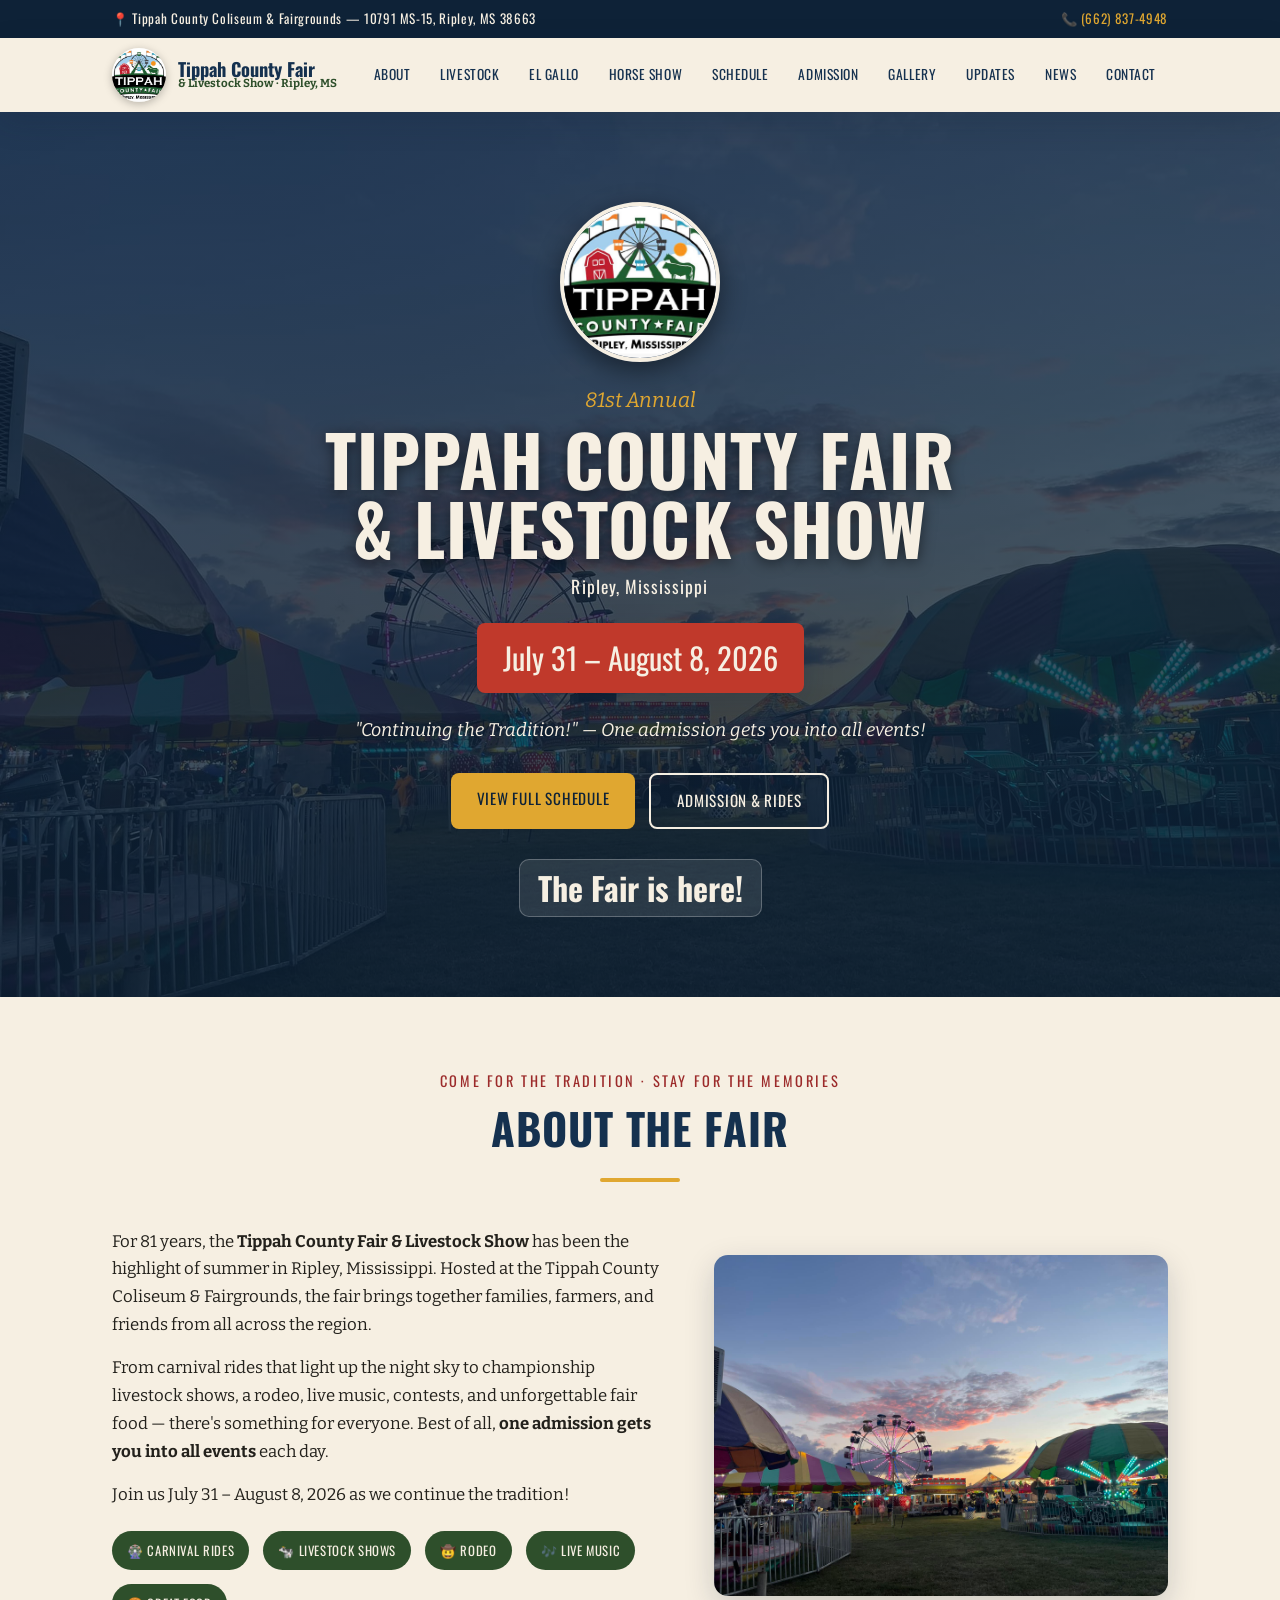
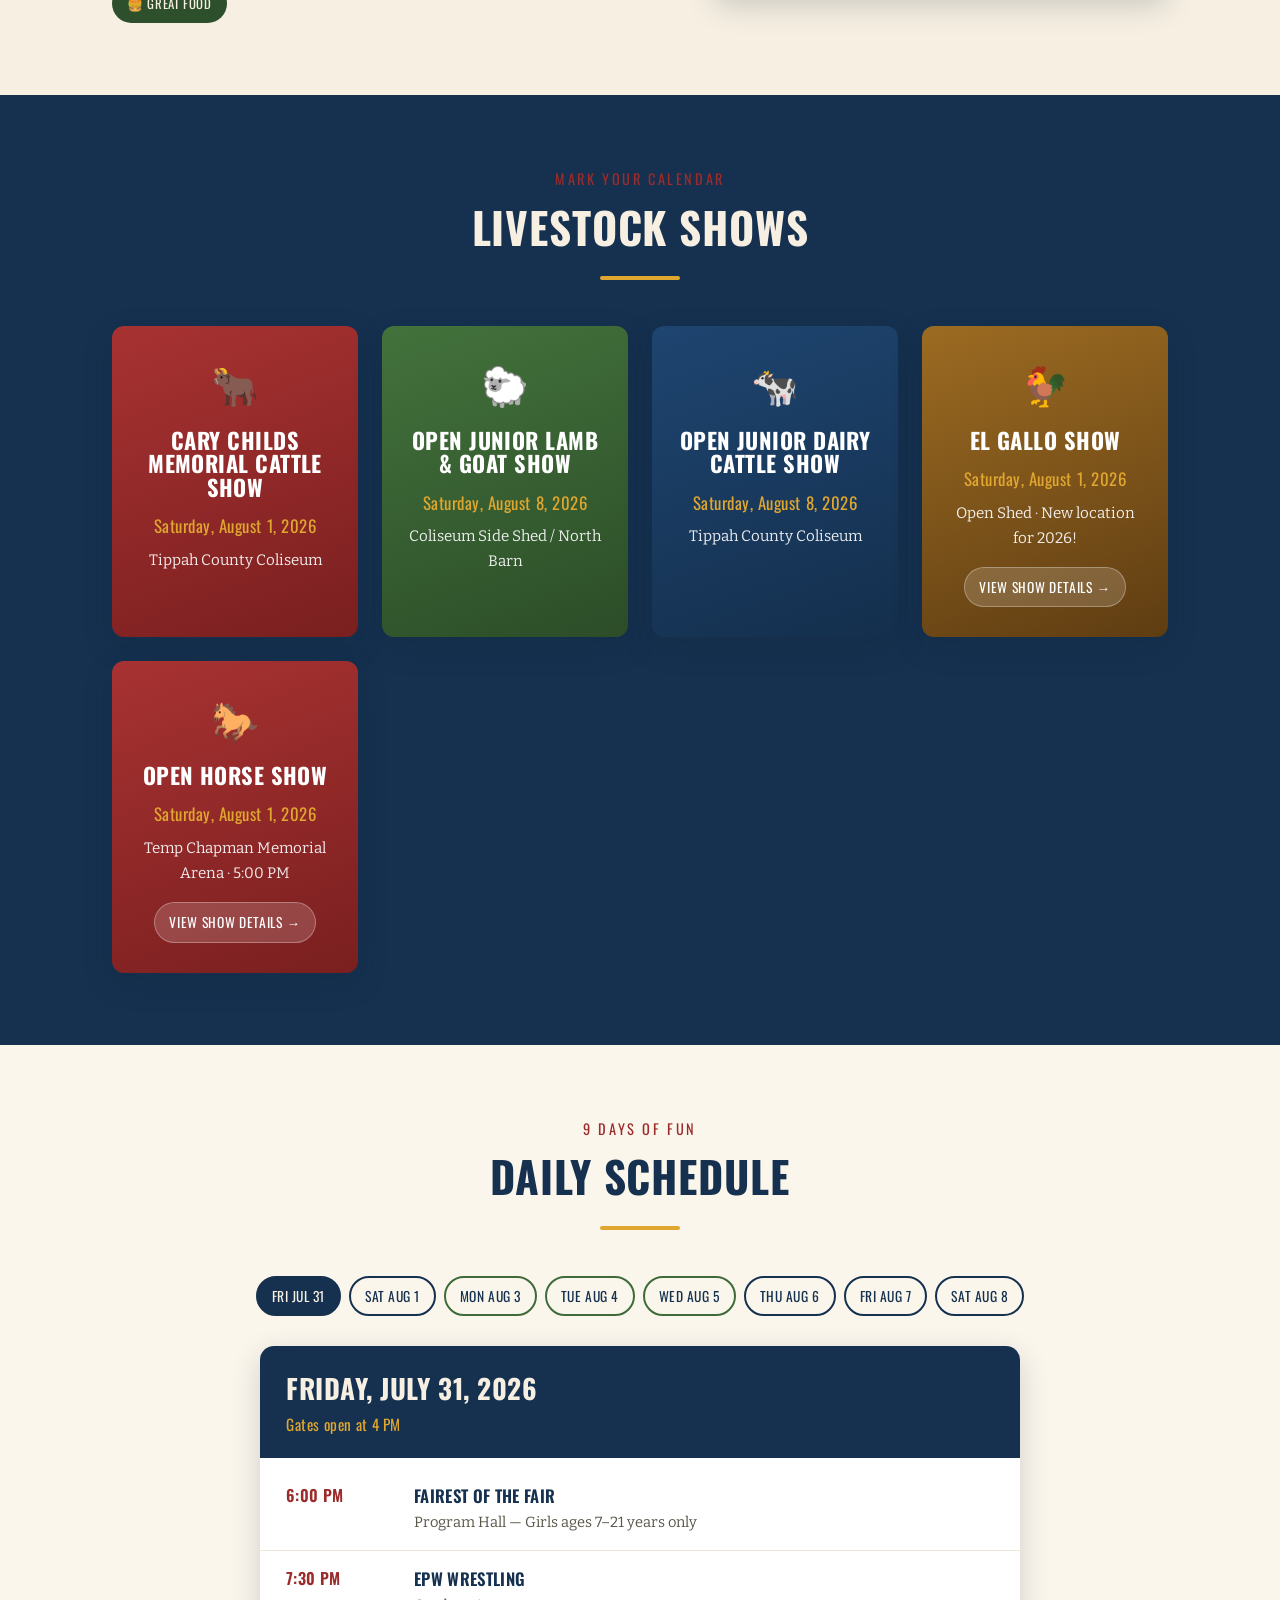
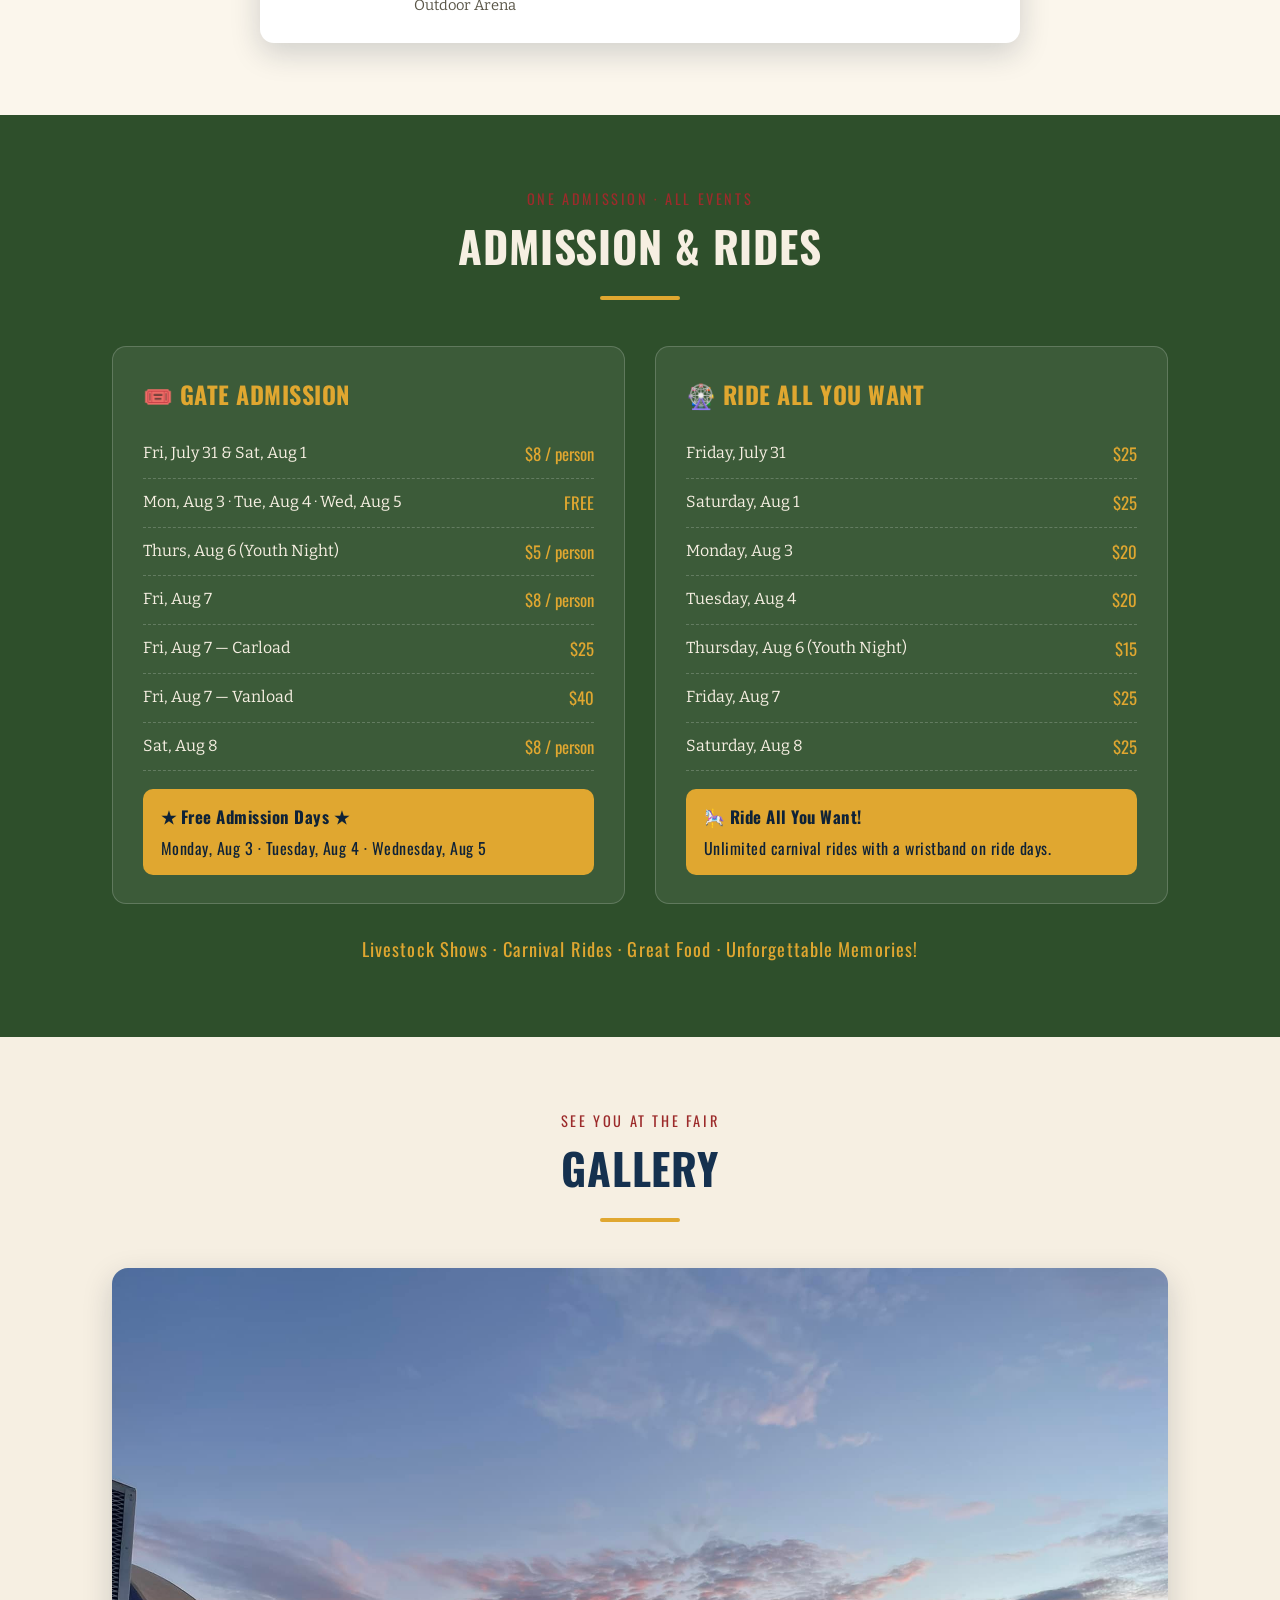
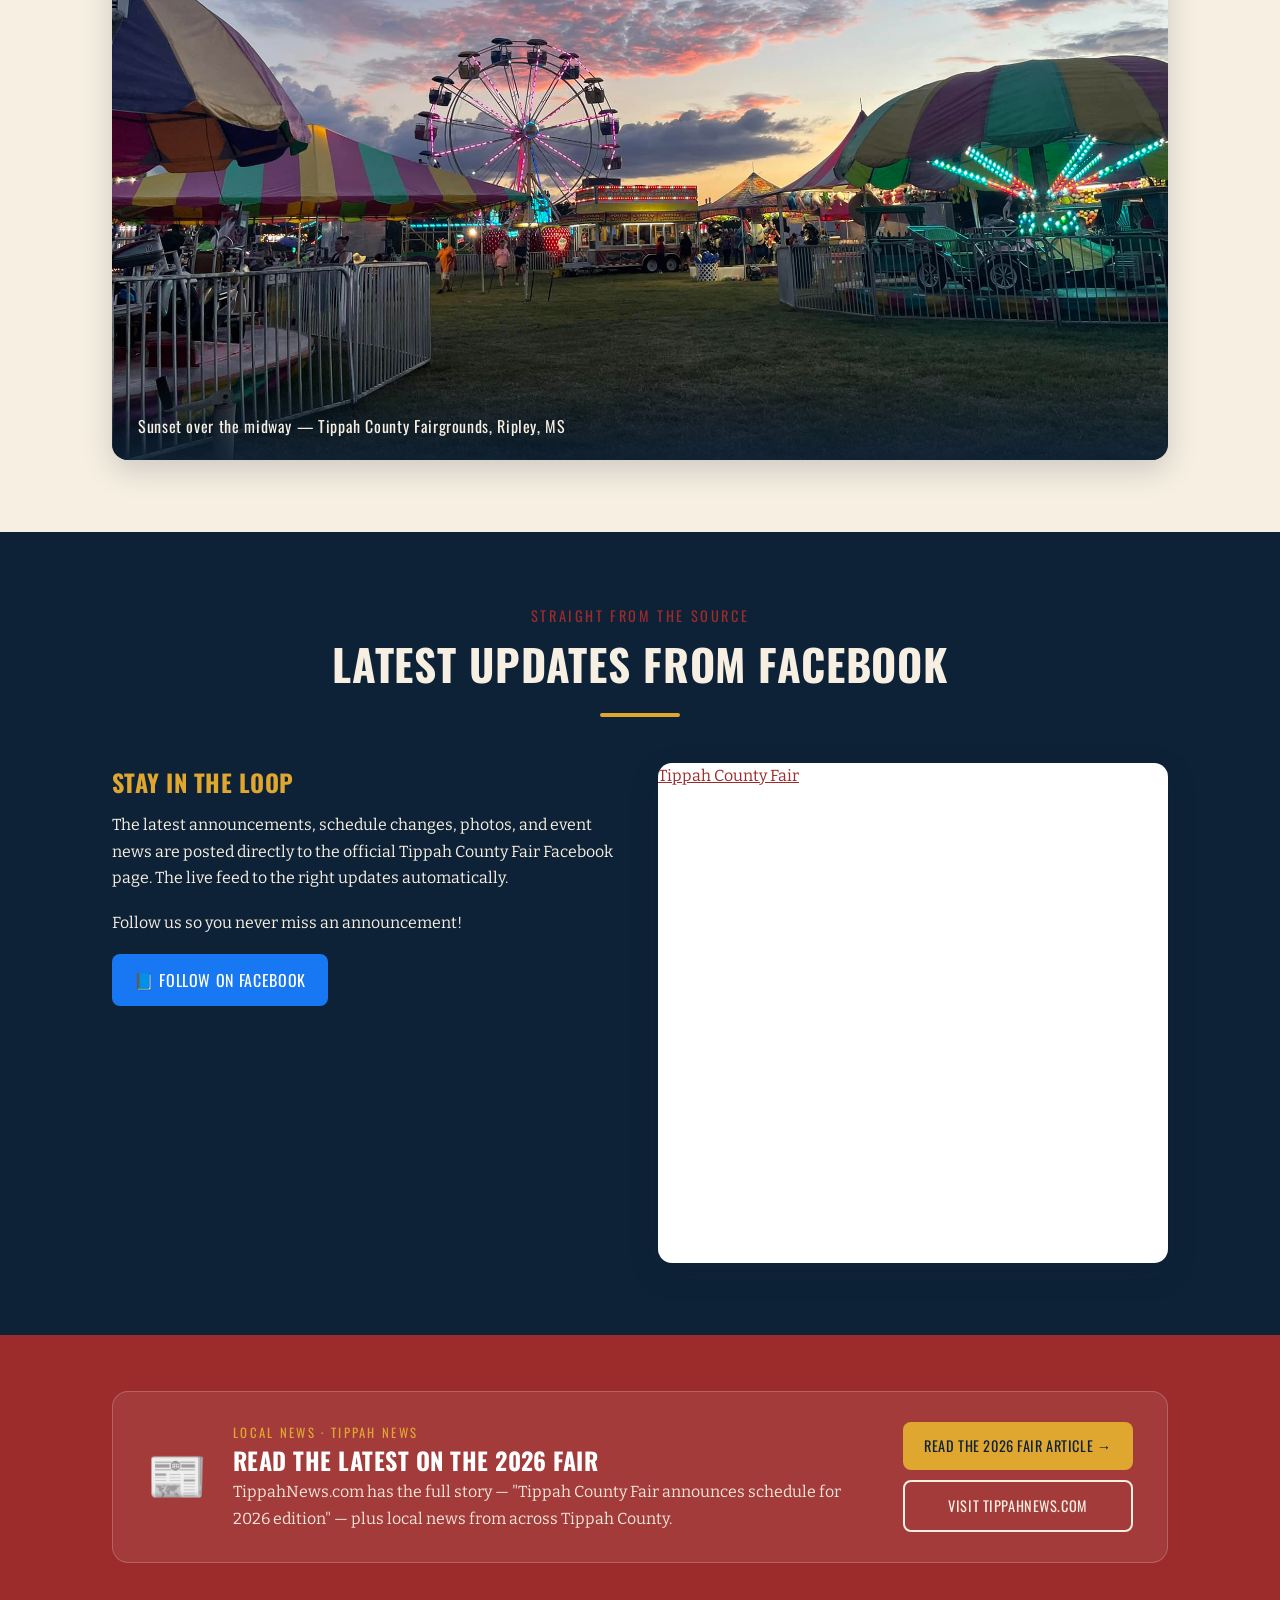
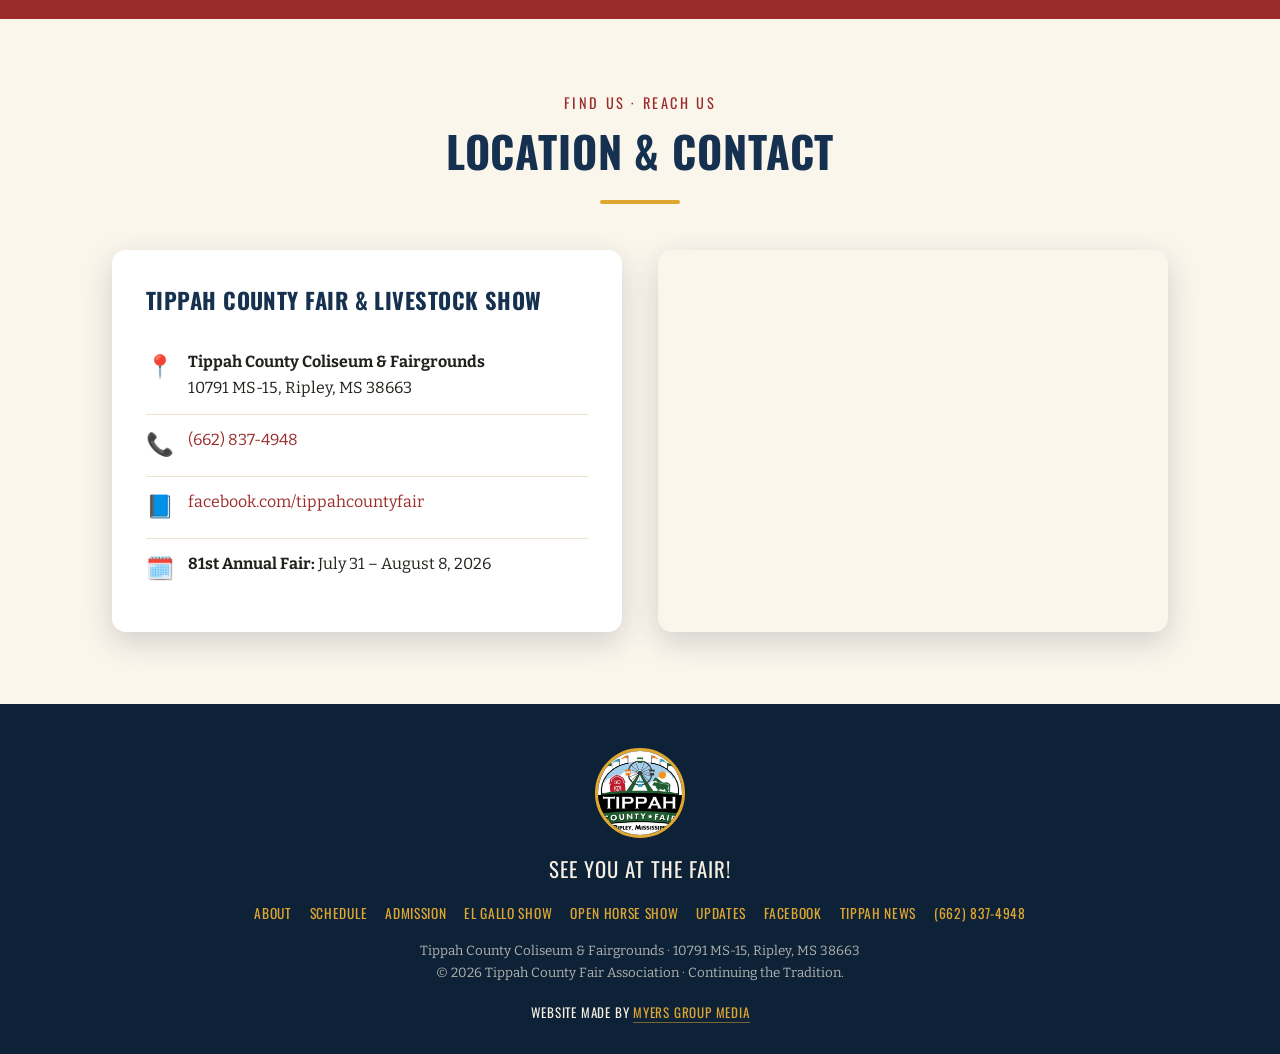
==== commit d6100a1e: "Add Open Horse Show page - New open-horse-show.html: Aug 1, 2026, Temp Chapman Memorial Arena,   gat" ====
--- a/index.html
+++ b/index.html
@@ -107,6 +107,7 @@
       <a href="#about">About</a>
       <a href="#livestock">Livestock</a>
       <a href="el-gallo-show.html">El Gallo</a>
+      <a href="open-horse-show.html">Horse Show</a>
       <a href="#schedule">Schedule</a>
       <a href="#admission">Admission</a>
       <a href="#gallery">Gallery</a>
@@ -192,6 +193,13 @@
         <h3>El Gallo Show</h3>
         <div class="date">Saturday, August 1, 2026</div>
         <div class="loc">Open Shed · New location for 2026!</div>
+        <div class="more">View Show Details →</div>
+      </a>
+      <a class="stock-card red" href="open-horse-show.html">
+        <div class="ico">🐎</div>
+        <h3>Open Horse Show</h3>
+        <div class="date">Saturday, August 1, 2026</div>
+        <div class="loc">Temp Chapman Memorial Arena · 5:00 PM</div>
         <div class="more">View Show Details →</div>
       </a>
     </div>
@@ -377,6 +385,7 @@
       <a href="#schedule">Schedule</a>
       <a href="#admission">Admission</a>
       <a href="el-gallo-show.html">El Gallo Show</a>
+      <a href="open-horse-show.html">Open Horse Show</a>
       <a href="#updates">Updates</a>
       <a href="https://www.facebook.com/tippahcountyfair" target="_blank" rel="noopener">Facebook</a>
       <a href="https://tippahnews.com/" target="_blank" rel="noopener">Tippah News</a>
@@ -426,8 +435,8 @@
     {t:"8 AM–1 PM", n:"Registration of All Exhibits", w:""},
     {t:"10:00 AM", n:"Beef Show", w:"Coliseum"},
     {t:"3:00 PM", n:"Official Judging of All Exhibits", w:""},
+    {t:"5:00 PM", n:"Open Horse Show", w:"Temp Chapman Memorial Arena · Gates 3 PM · Contestants free"},
     {t:"6:00 PM", n:"Open Pony Pulling", w:"Pony Pulling Arena"},
-    {t:"6:00 PM", n:"Open Horse Show", w:"Outdoor Arena"},
     {t:"6:00 PM", n:"Fairest of the Fair", w:"Program Hall — younger age divisions"},
     {t:"6:00 PM", n:"El Gallo Show", w:"Open Shed (new location!) · Registration 4:00–5:45 PM · $10/class"},
   ]},
--- a/styles.css
+++ b/styles.css
@@ -148,6 +148,24 @@
 .backlink{display:inline-block;margin-top:22px;color:var(--cream);text-decoration:none;font-family:'Oswald',sans-serif;text-transform:uppercase;letter-spacing:.05em;font-size:.85rem;border-bottom:1px solid rgba(246,239,226,.4);}
 .backlink:hover{color:var(--gold);}
 
+/* ===== Open Horse Show ===== */
+#horseshow{background:linear-gradient(160deg,#2c2218,#16110b);color:var(--cream);}
+#horseshow .sec-head h2{color:#fff;}
+#horseshow .sec-head .kicker{color:var(--gold);}
+.hs-fees{display:flex;flex-wrap:wrap;justify-content:center;gap:18px;margin:0 auto 36px;max-width:760px;}
+.hs-fee{flex:1 1 240px;background:rgba(224,167,48,.12);border:1px solid rgba(224,167,48,.4);border-radius:12px;padding:18px 22px;text-align:center;}
+.hs-fee .l{font-family:'Oswald',sans-serif;font-size:.75rem;letter-spacing:.1em;text-transform:uppercase;color:var(--gold);}
+.hs-fee .v{font-family:'Oswald',sans-serif;font-size:1.6rem;color:#fff;}
+.hs-classes-head{font-family:'Oswald',sans-serif;color:var(--gold);font-size:1.25rem;text-transform:uppercase;letter-spacing:.04em;text-align:center;margin-bottom:18px;}
+.hs-classes{columns:2;column-gap:30px;margin-bottom:26px;}
+.hs-class{break-inside:avoid;display:flex;gap:12px;padding:10px 0;border-bottom:1px solid rgba(255,255,255,.09);}
+.hs-class .num{flex:0 0 28px;height:28px;border-radius:6px;background:rgba(255,255,255,.12);color:#fff;font-family:'Oswald',sans-serif;font-size:.85rem;display:flex;align-items:center;justify-content:center;}
+.hs-class .body b{font-family:'Oswald',sans-serif;font-weight:600;letter-spacing:.01em;color:#fff;display:block;font-size:1rem;line-height:1.2;}
+.hs-class .body small{font-family:'Bitter';color:#c9bca4;font-size:.85rem;}
+.hs-class.champ .num{background:var(--gold);color:var(--navy-deep);}
+.hs-class.champ .body b{color:var(--gold);}
+@media(max-width:680px){.hs-classes{columns:1;}}
+
 /* ===== Schedule ===== */
 #schedule{background:var(--paper);}
 .day-tabs{display:flex;flex-wrap:wrap;gap:8px;justify-content:center;margin-bottom:30px;}
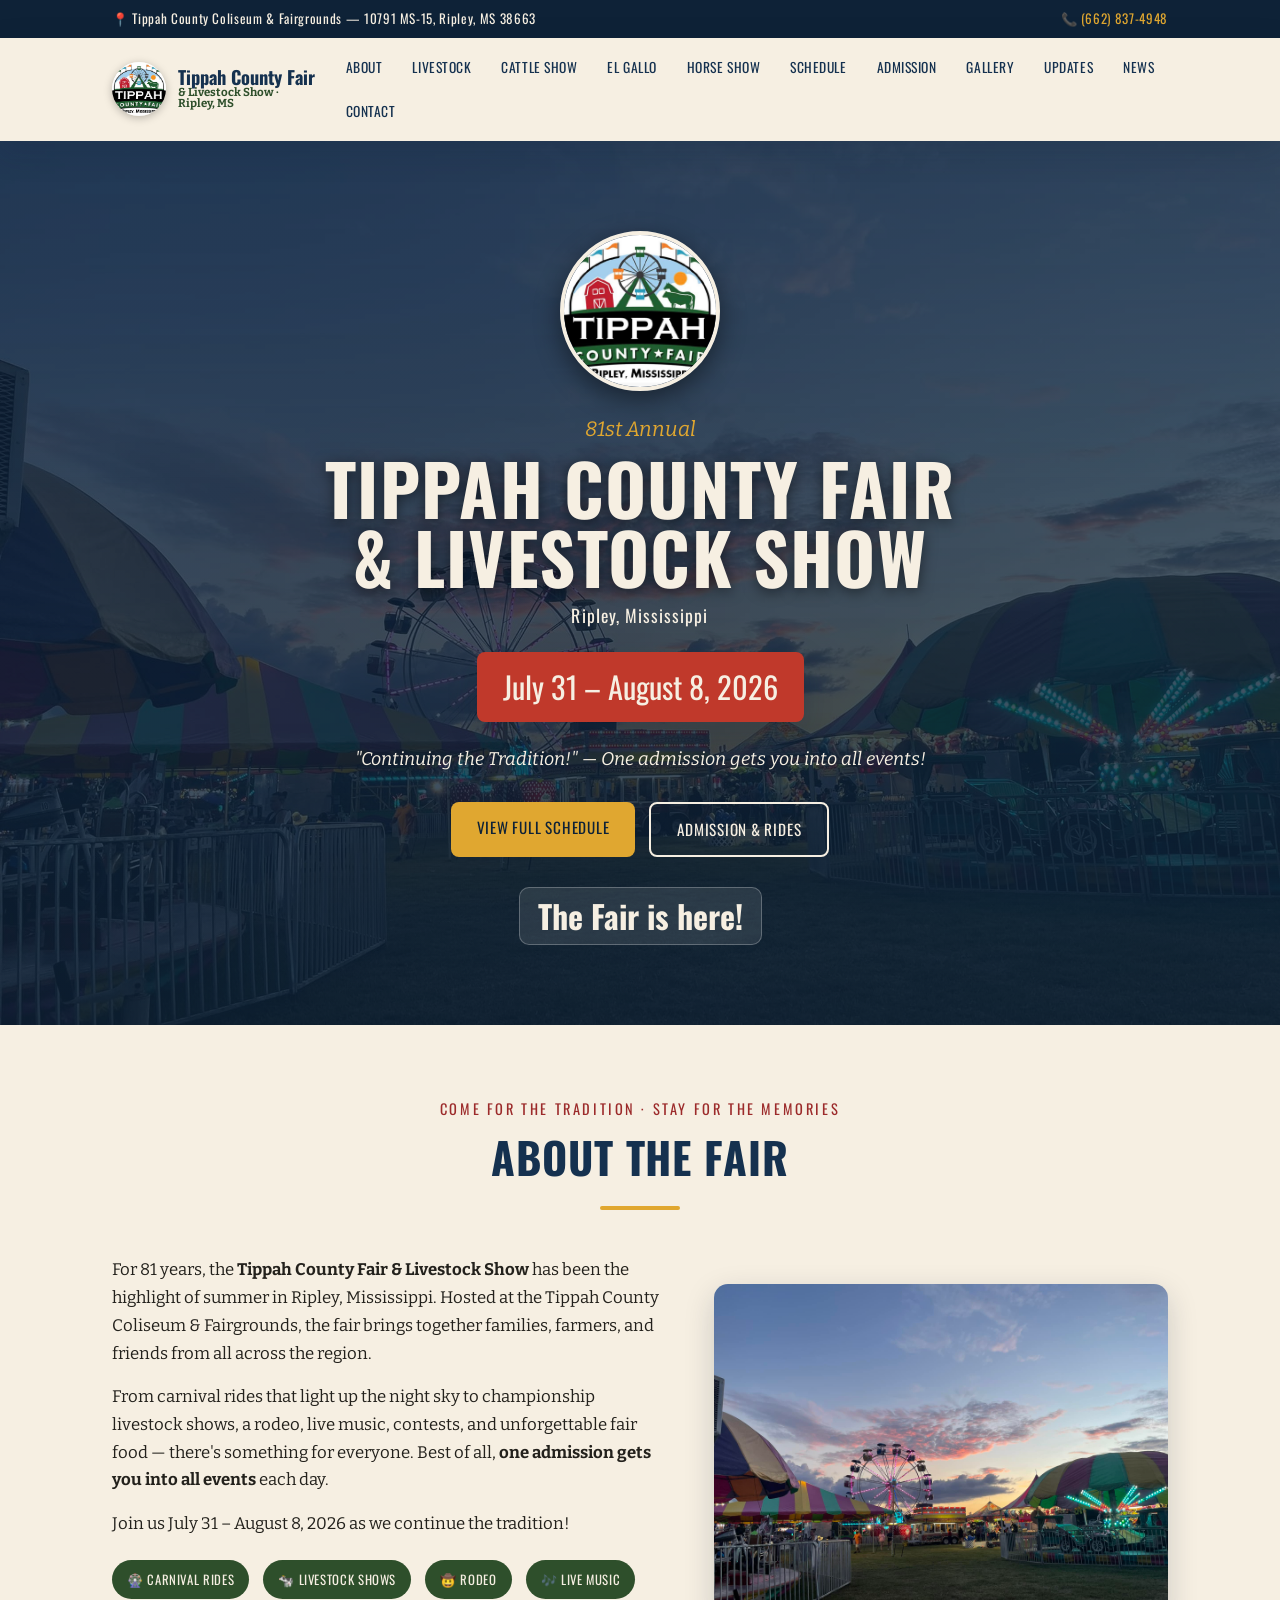
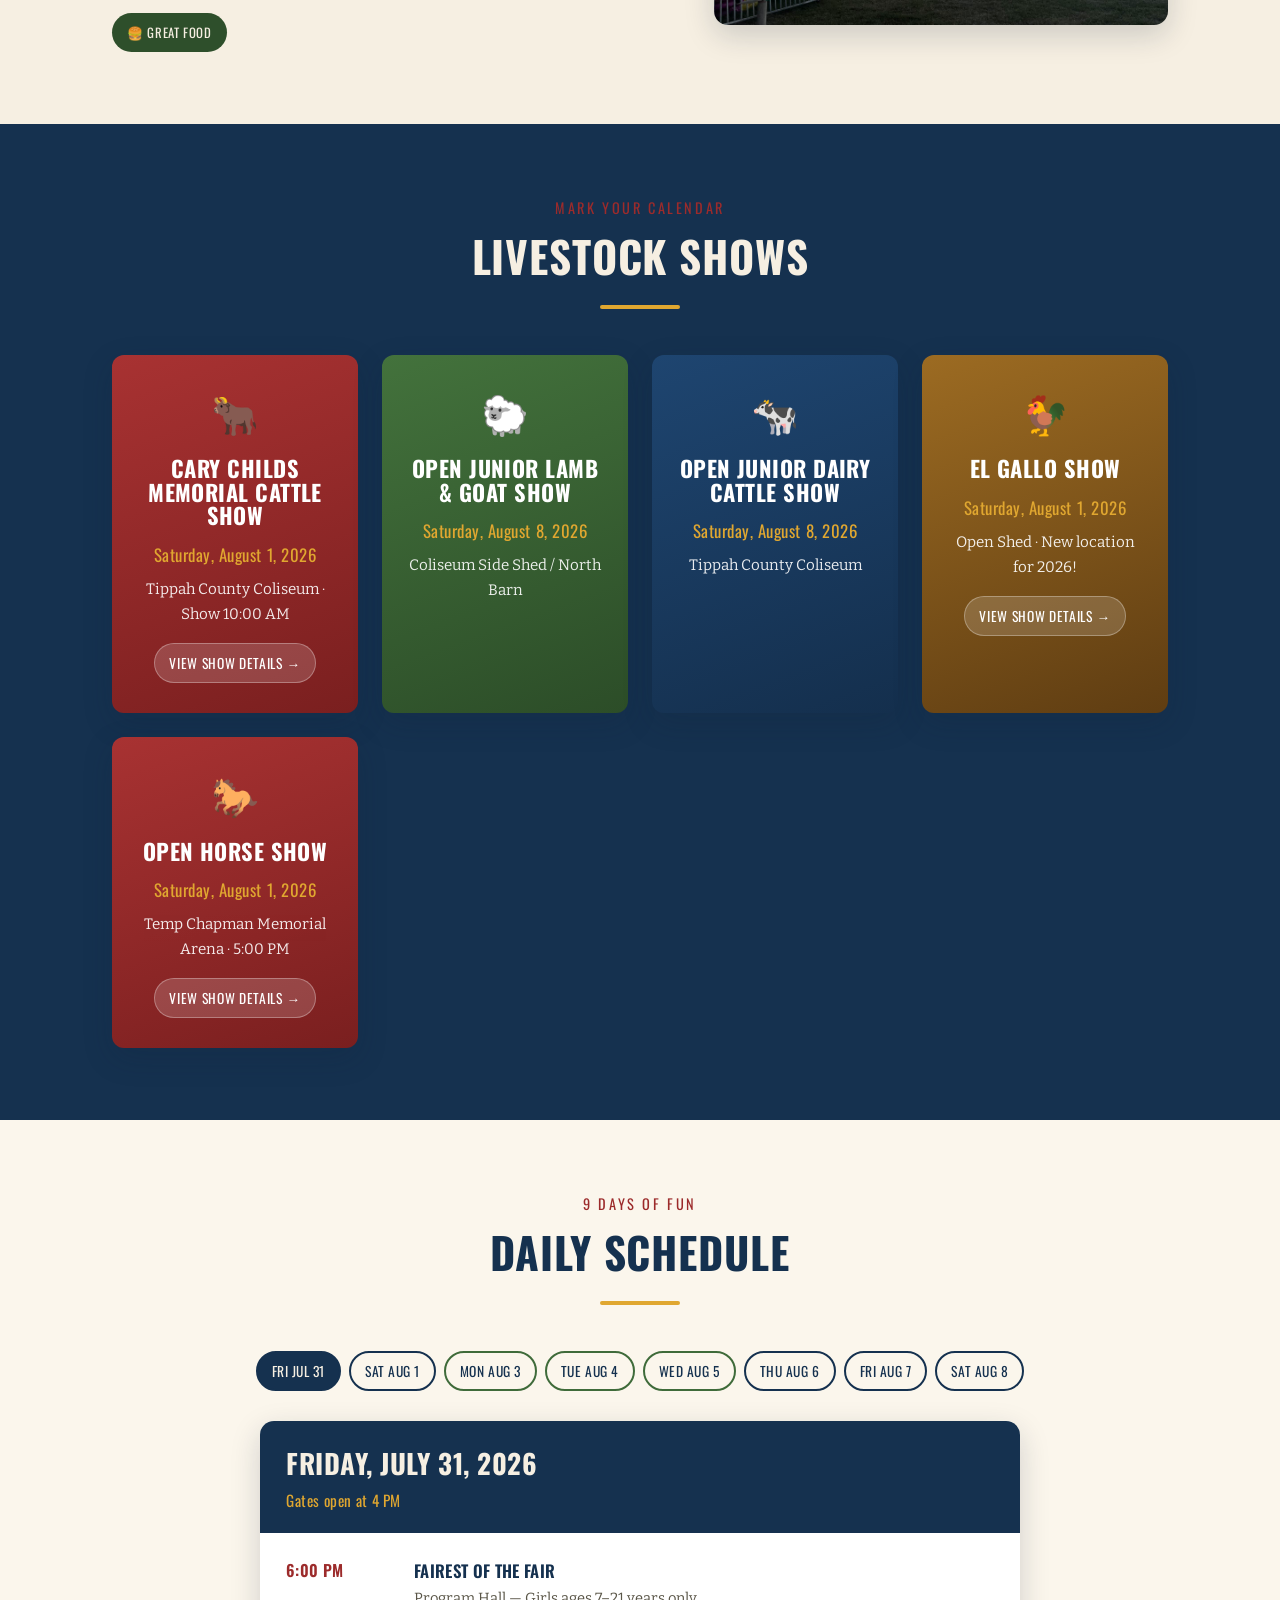
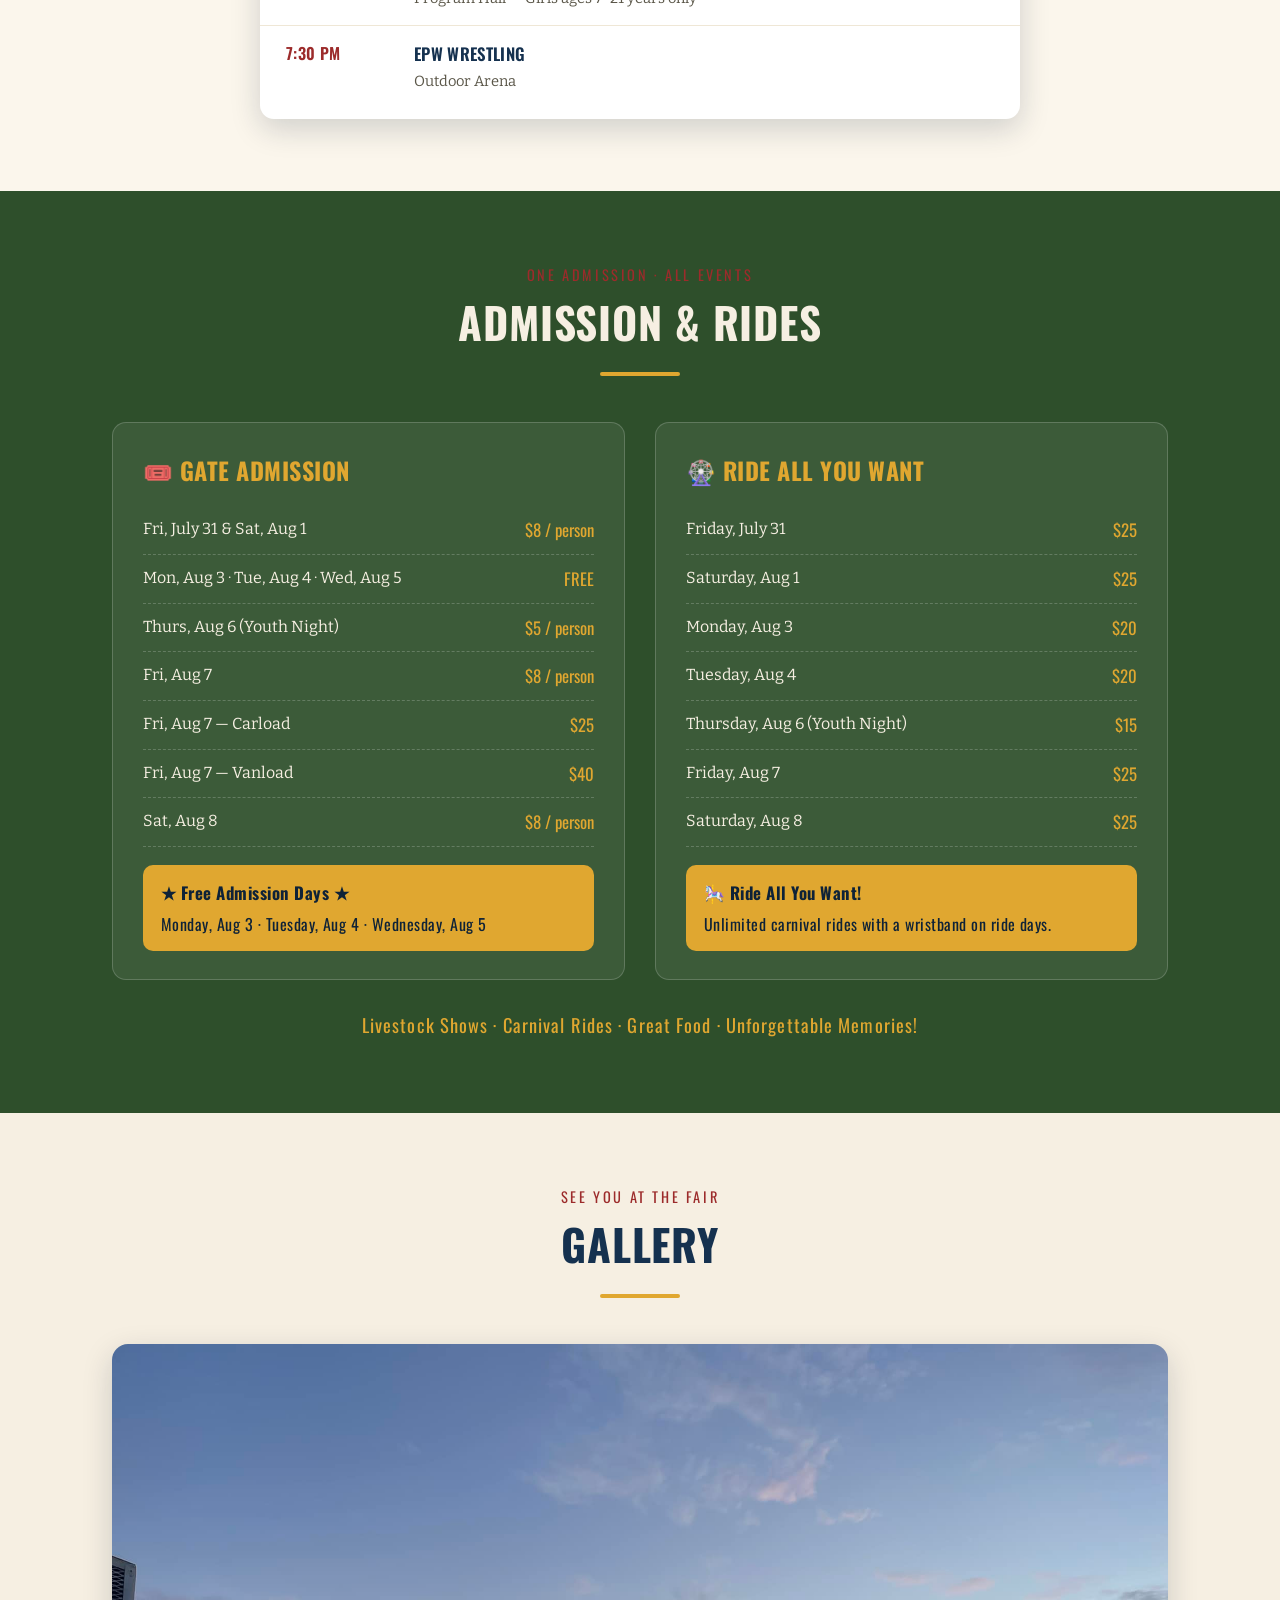
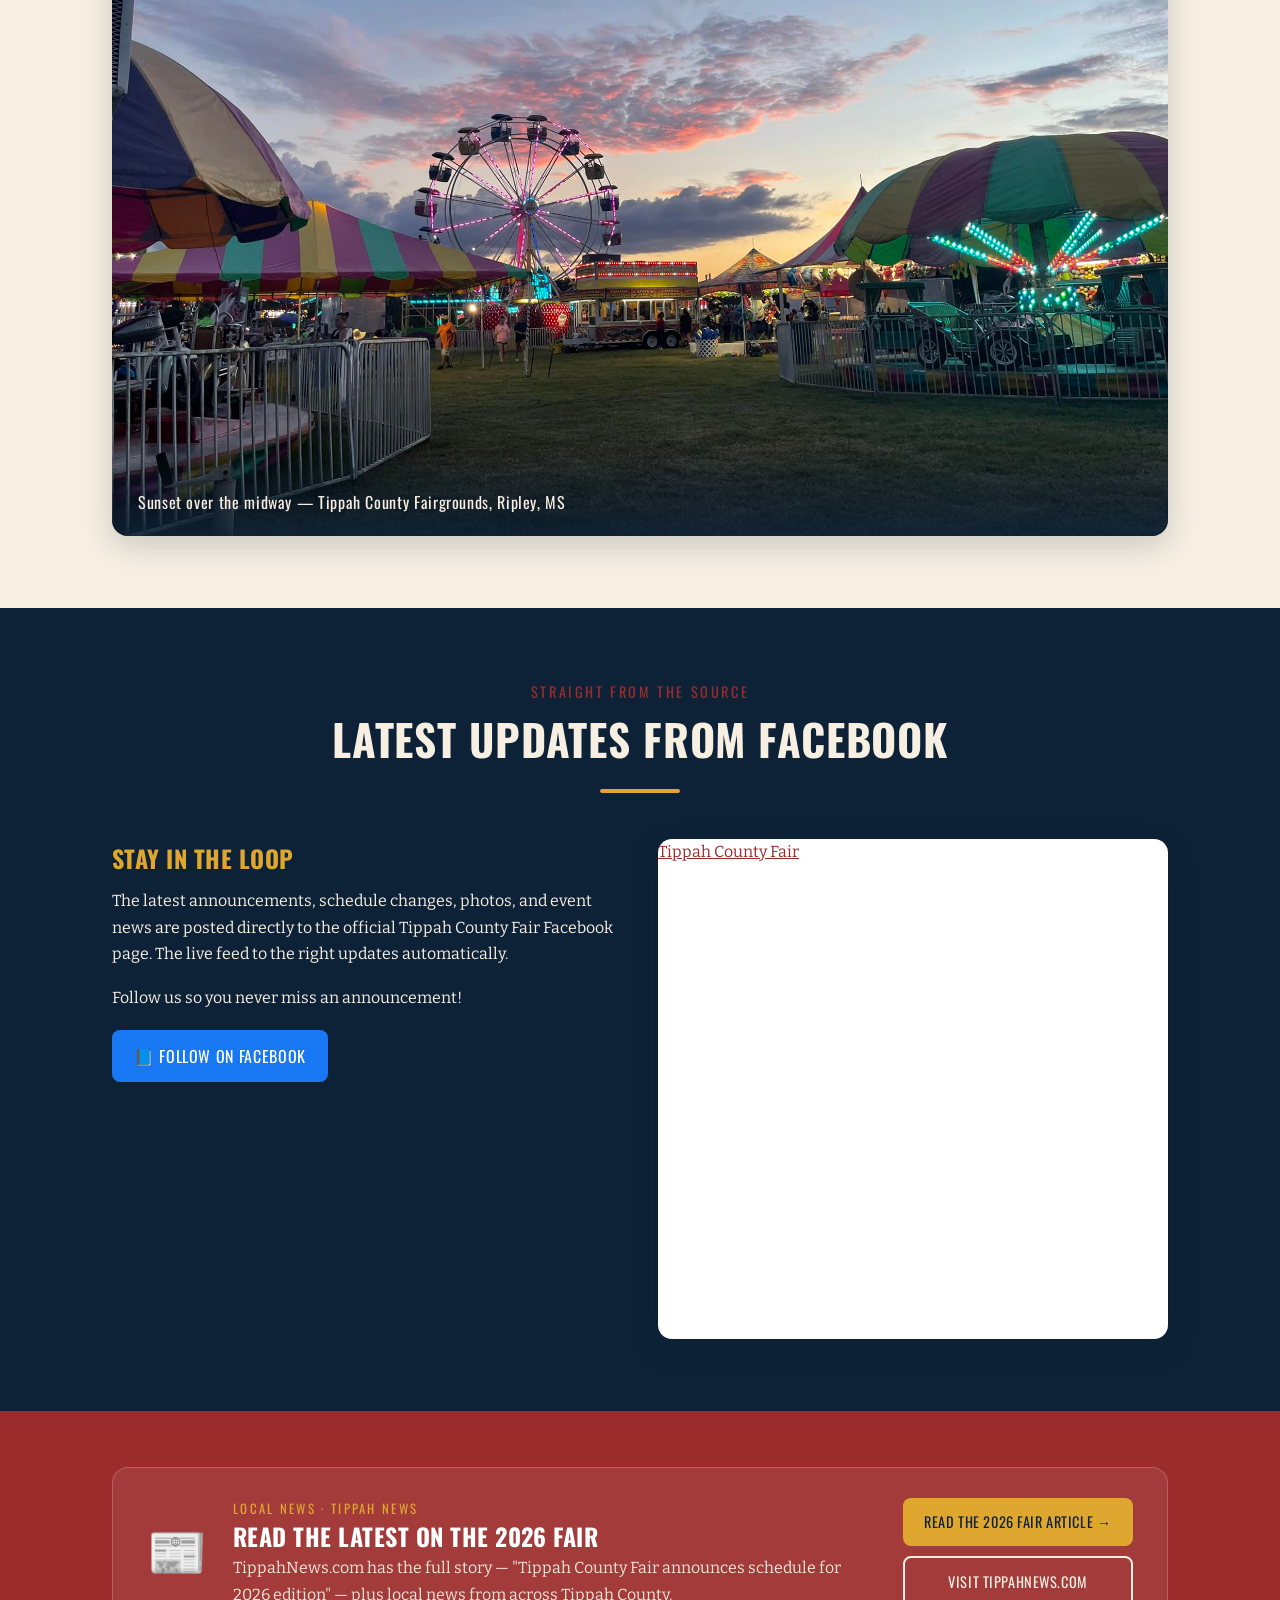
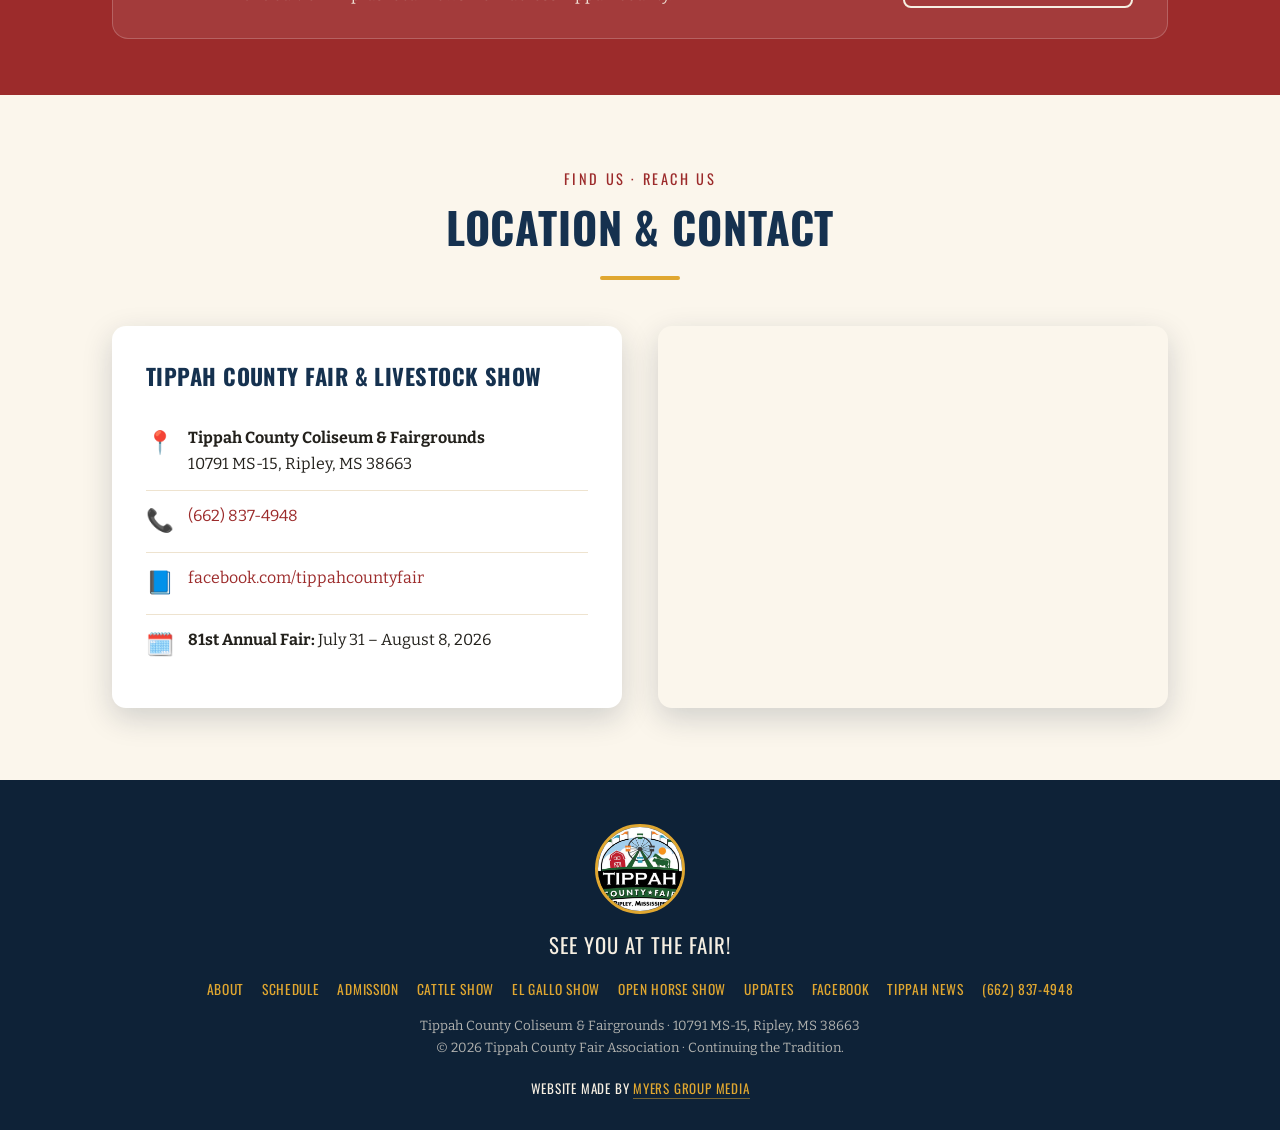
==== commit 20663abc: "Add Cary Childs Memorial Cattle Show page - New cary-childs-cattle-show.html with event details, div" ====
--- a/index.html
+++ b/index.html
@@ -83,7 +83,7 @@
   }
 }
 </script>
-<link rel="stylesheet" href="styles.css" />
+<link rel="stylesheet" href="styles.css?v=20260629" />
 </head>
 <body>
 
@@ -106,6 +106,7 @@
     <nav id="navmenu">
       <a href="#about">About</a>
       <a href="#livestock">Livestock</a>
+      <a href="cary-childs-cattle-show.html">Cattle Show</a>
       <a href="el-gallo-show.html">El Gallo</a>
       <a href="open-horse-show.html">Horse Show</a>
       <a href="#schedule">Schedule</a>
@@ -170,12 +171,13 @@
       <div class="rule"></div>
     </div>
     <div class="stock-grid">
-      <div class="stock-card red">
+      <a class="stock-card red" href="cary-childs-cattle-show.html">
         <div class="ico">🐂</div>
         <h3>Cary Childs Memorial Cattle Show</h3>
         <div class="date">Saturday, August 1, 2026</div>
-        <div class="loc">Tippah County Coliseum</div>
-      </div>
+        <div class="loc">Tippah County Coliseum · Show 10:00 AM</div>
+        <div class="more">View Show Details →</div>
+      </a>
       <div class="stock-card green">
         <div class="ico">🐑</div>
         <h3>Open Junior Lamb &amp; Goat Show</h3>
@@ -384,6 +386,7 @@
       <a href="#about">About</a>
       <a href="#schedule">Schedule</a>
       <a href="#admission">Admission</a>
+      <a href="cary-childs-cattle-show.html">Cattle Show</a>
       <a href="el-gallo-show.html">El Gallo Show</a>
       <a href="open-horse-show.html">Open Horse Show</a>
       <a href="#updates">Updates</a>
@@ -433,7 +436,7 @@
   ]},
   {day:"Saturday", date:"August 1", gates:"Gates open at 3 PM", free:false, events:[
     {t:"8 AM–1 PM", n:"Registration of All Exhibits", w:""},
-    {t:"10:00 AM", n:"Beef Show", w:"Coliseum"},
+    {t:"10:00 AM", n:"Cary Childs Memorial Cattle Show", w:"Tippah County Coliseum · Check-in 6–8 AM · $20/head"},
     {t:"3:00 PM", n:"Official Judging of All Exhibits", w:""},
     {t:"5:00 PM", n:"Open Horse Show", w:"Temp Chapman Memorial Arena · Gates 3 PM · Contestants free"},
     {t:"6:00 PM", n:"Open Pony Pulling", w:"Pony Pulling Arena"},
--- a/styles.css
+++ b/styles.css
@@ -148,6 +148,11 @@
 .backlink{display:inline-block;margin-top:22px;color:var(--cream);text-decoration:none;font-family:'Oswald',sans-serif;text-transform:uppercase;letter-spacing:.05em;font-size:.85rem;border-bottom:1px solid rgba(246,239,226,.4);}
 .backlink:hover{color:var(--gold);}
 
+/* ===== Cary Childs Memorial Cattle Show ===== */
+#cattleshow{background:linear-gradient(160deg,#2c2218,#16110b);color:var(--cream);}
+#cattleshow .sec-head h2{color:#fff;}
+#cattleshow .sec-head .kicker{color:var(--gold);}
+
 /* ===== Open Horse Show ===== */
 #horseshow{background:linear-gradient(160deg,#2c2218,#16110b);color:var(--cream);}
 #horseshow .sec-head h2{color:#fff;}
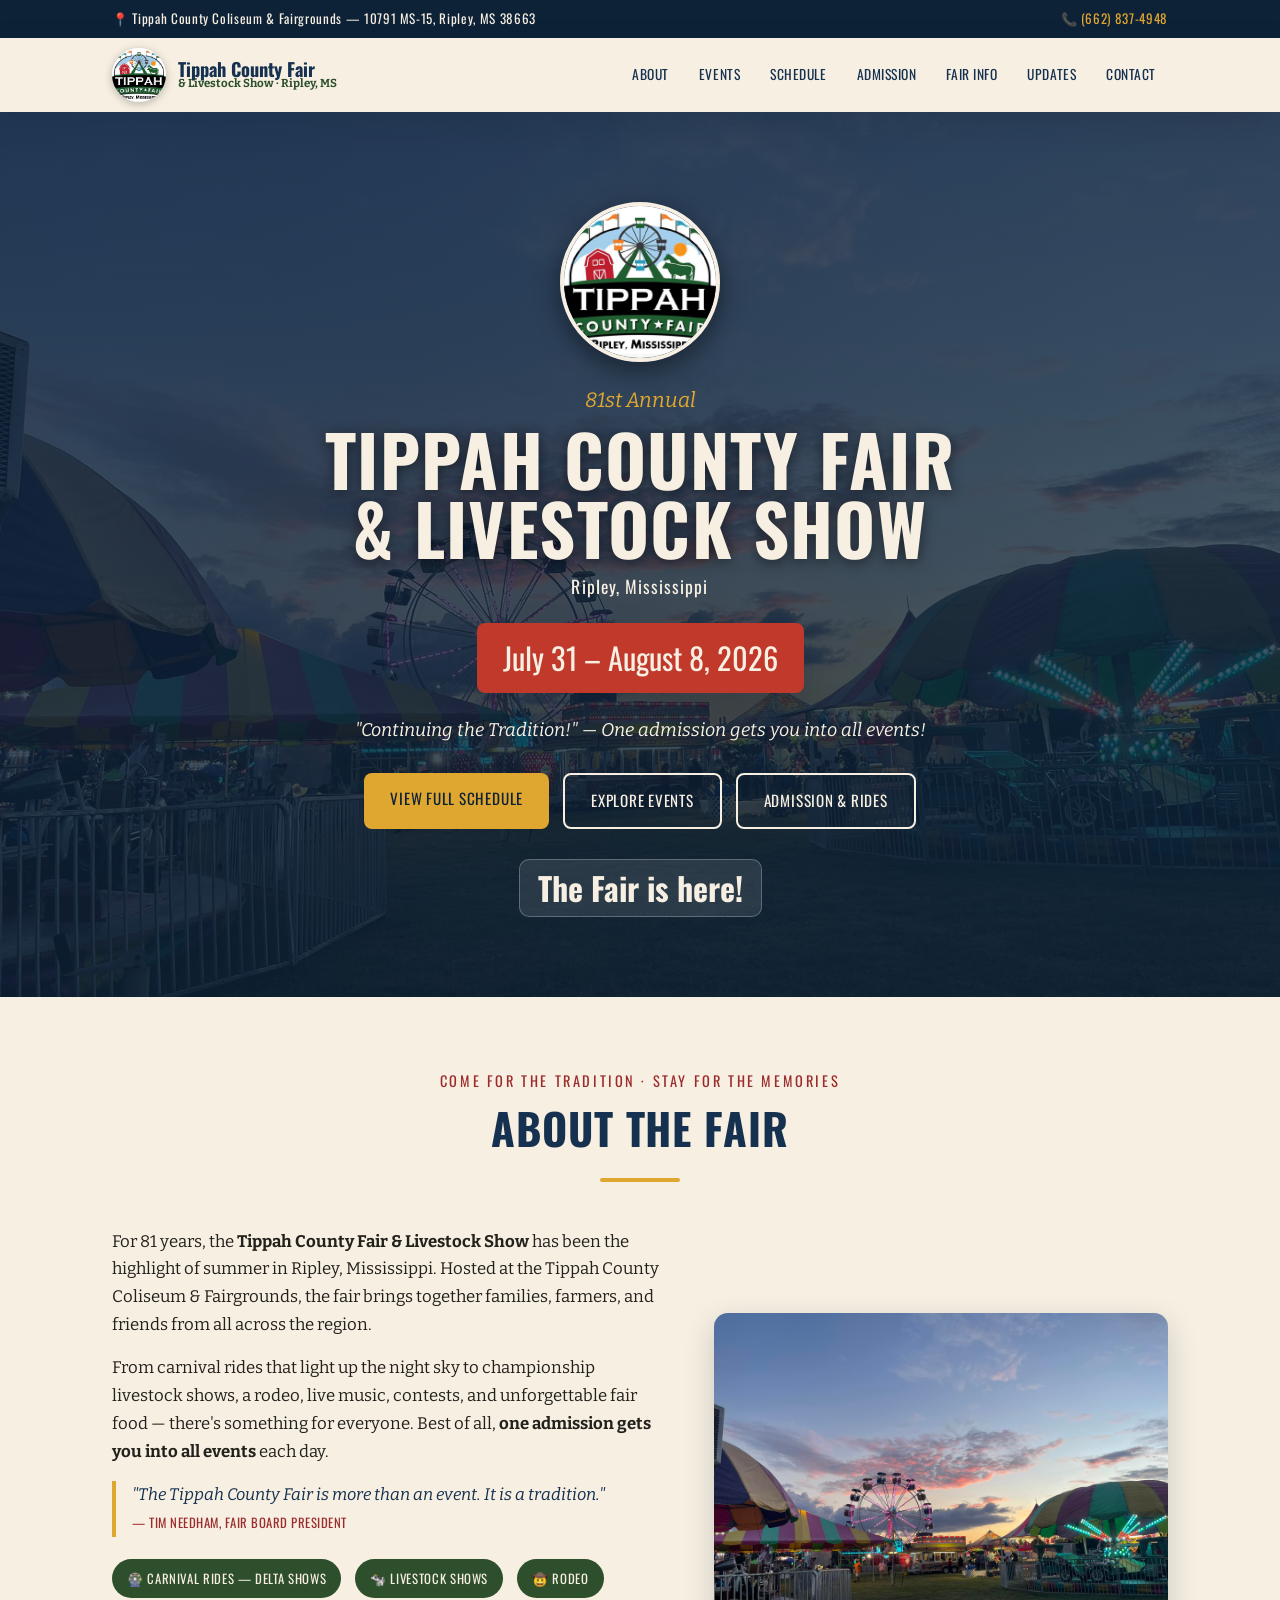
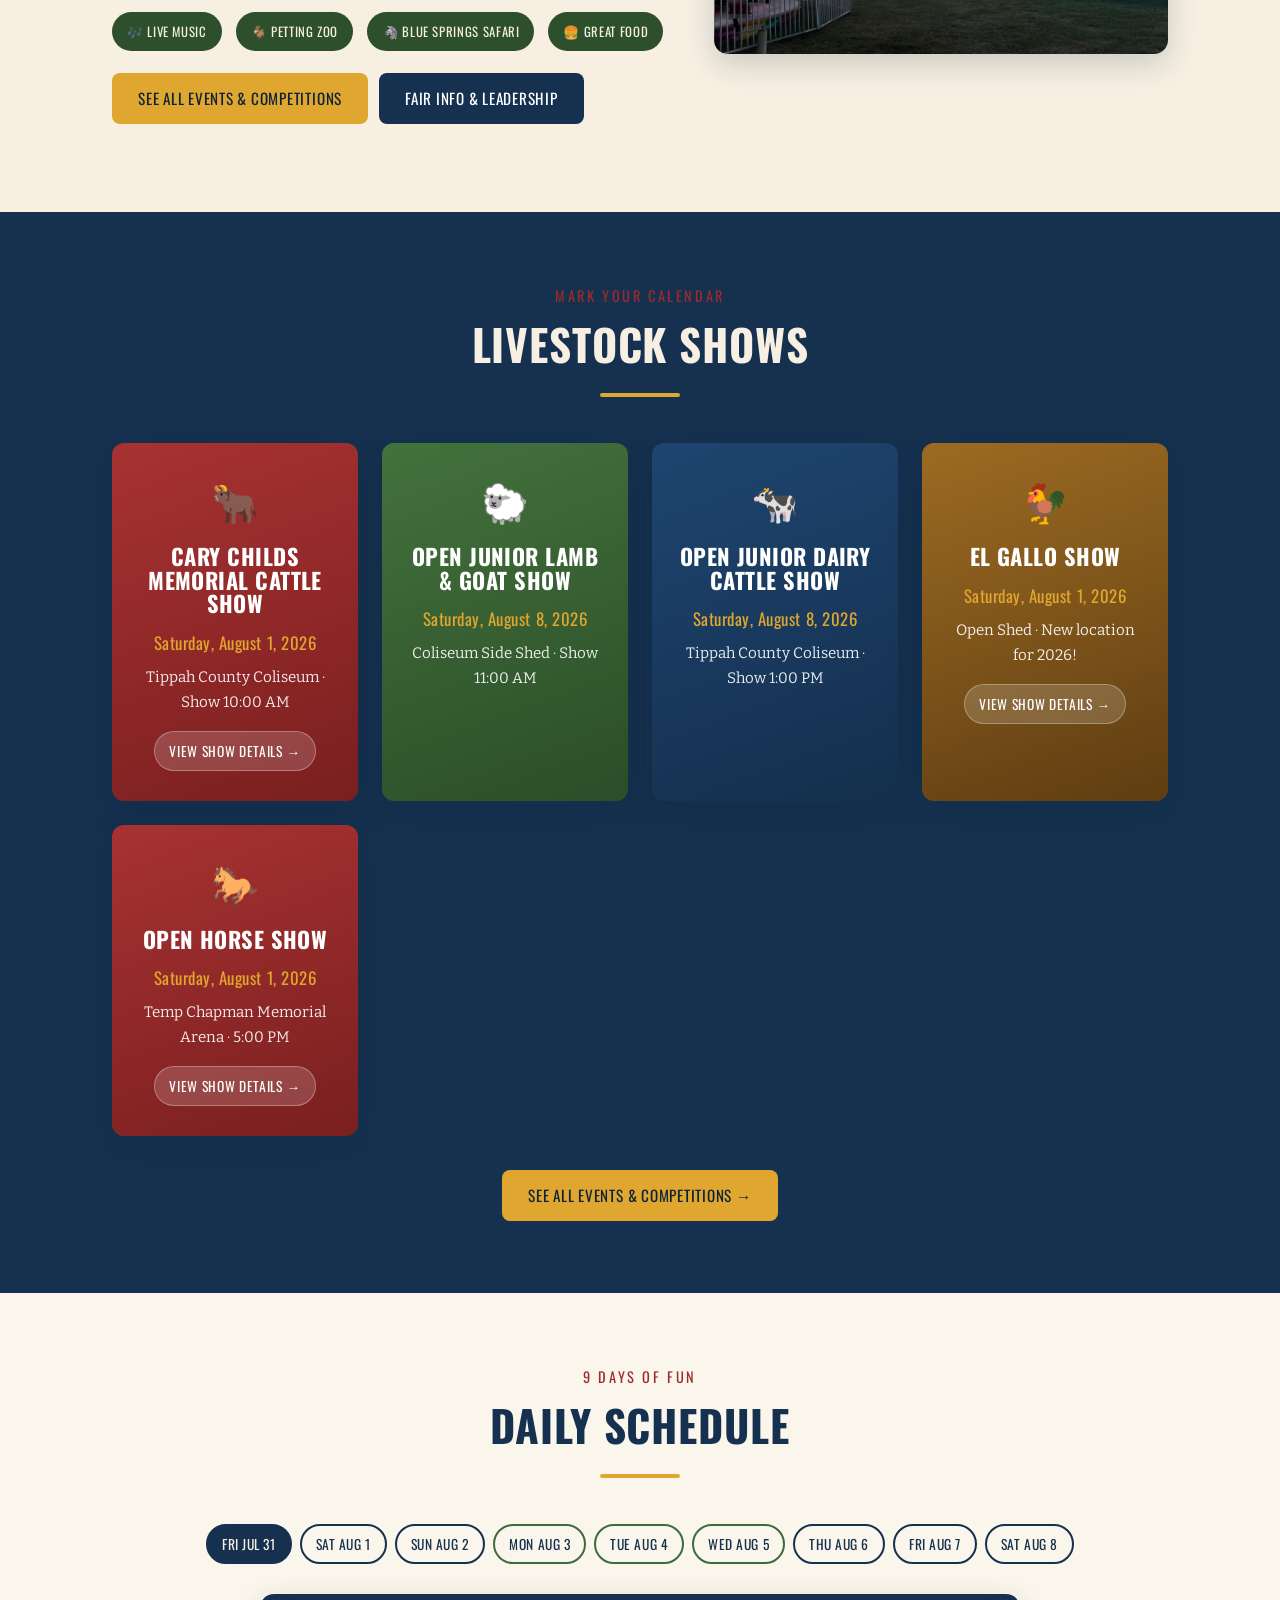
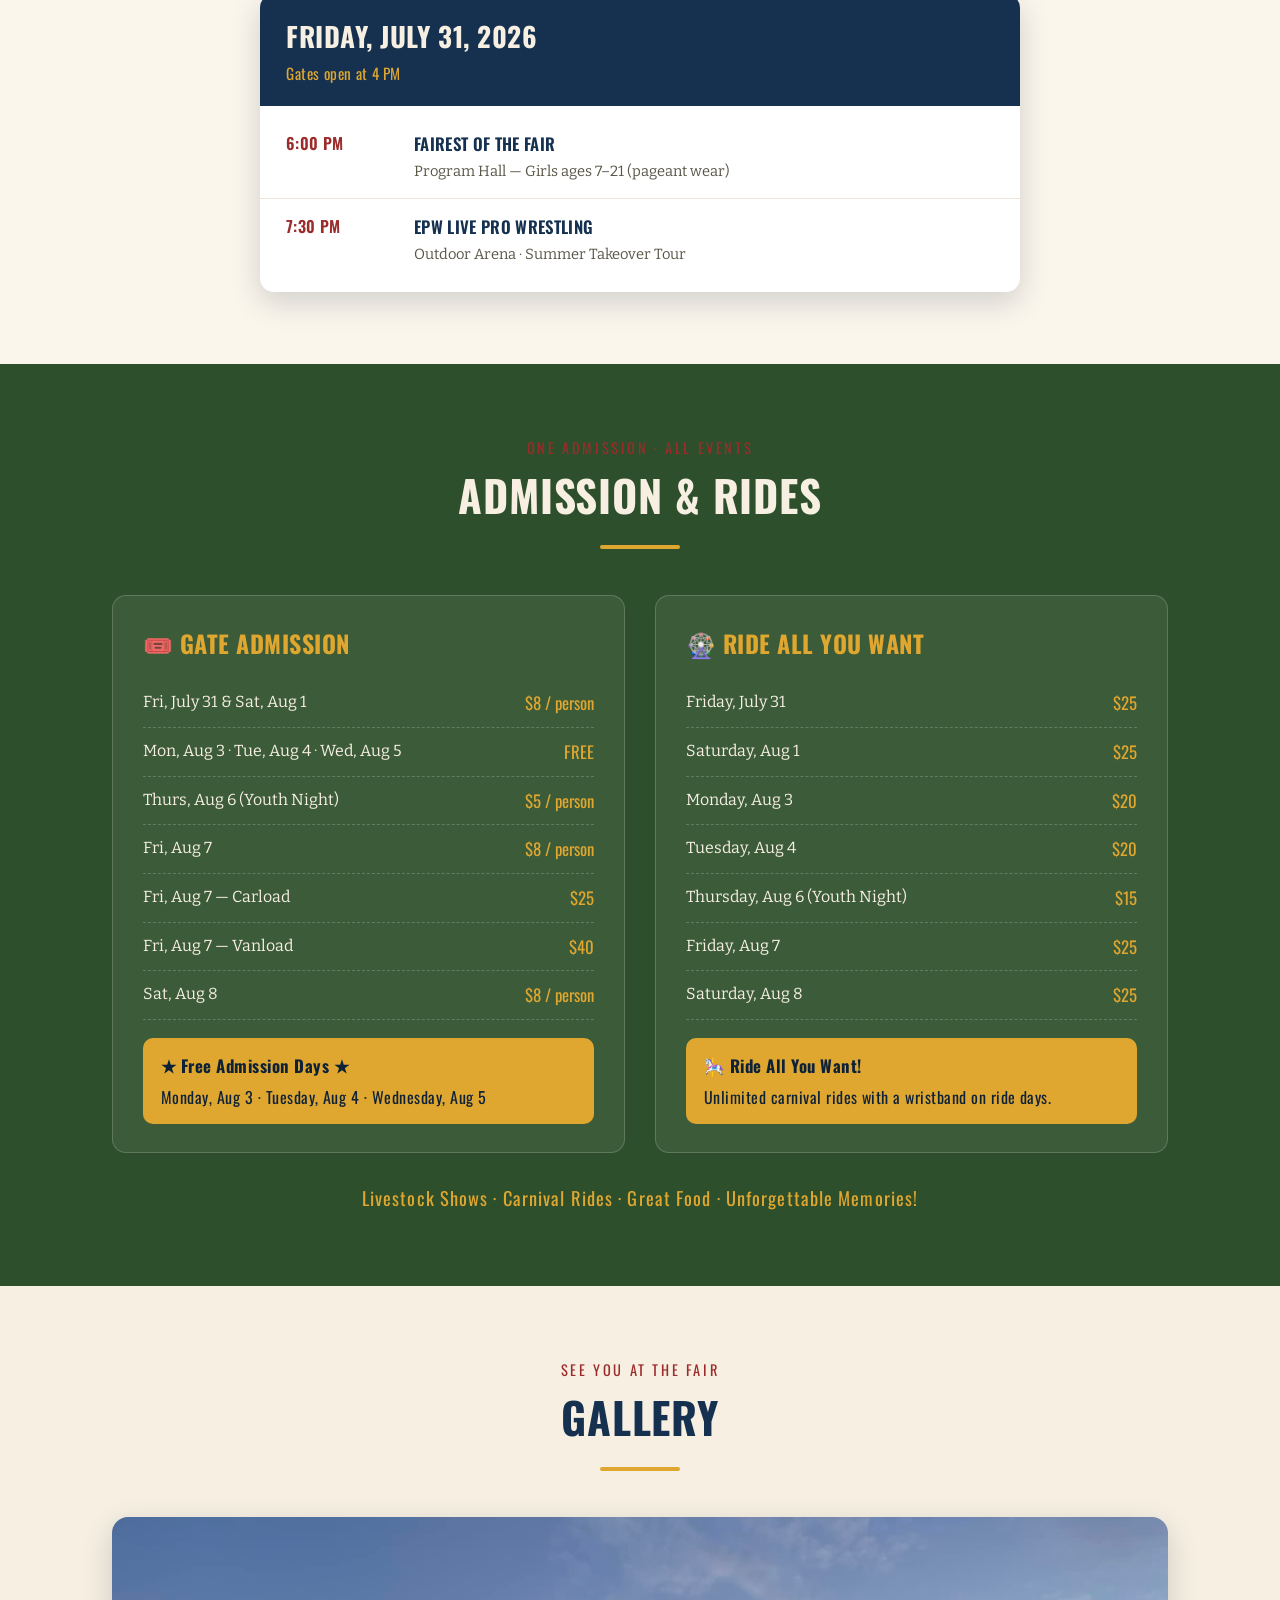
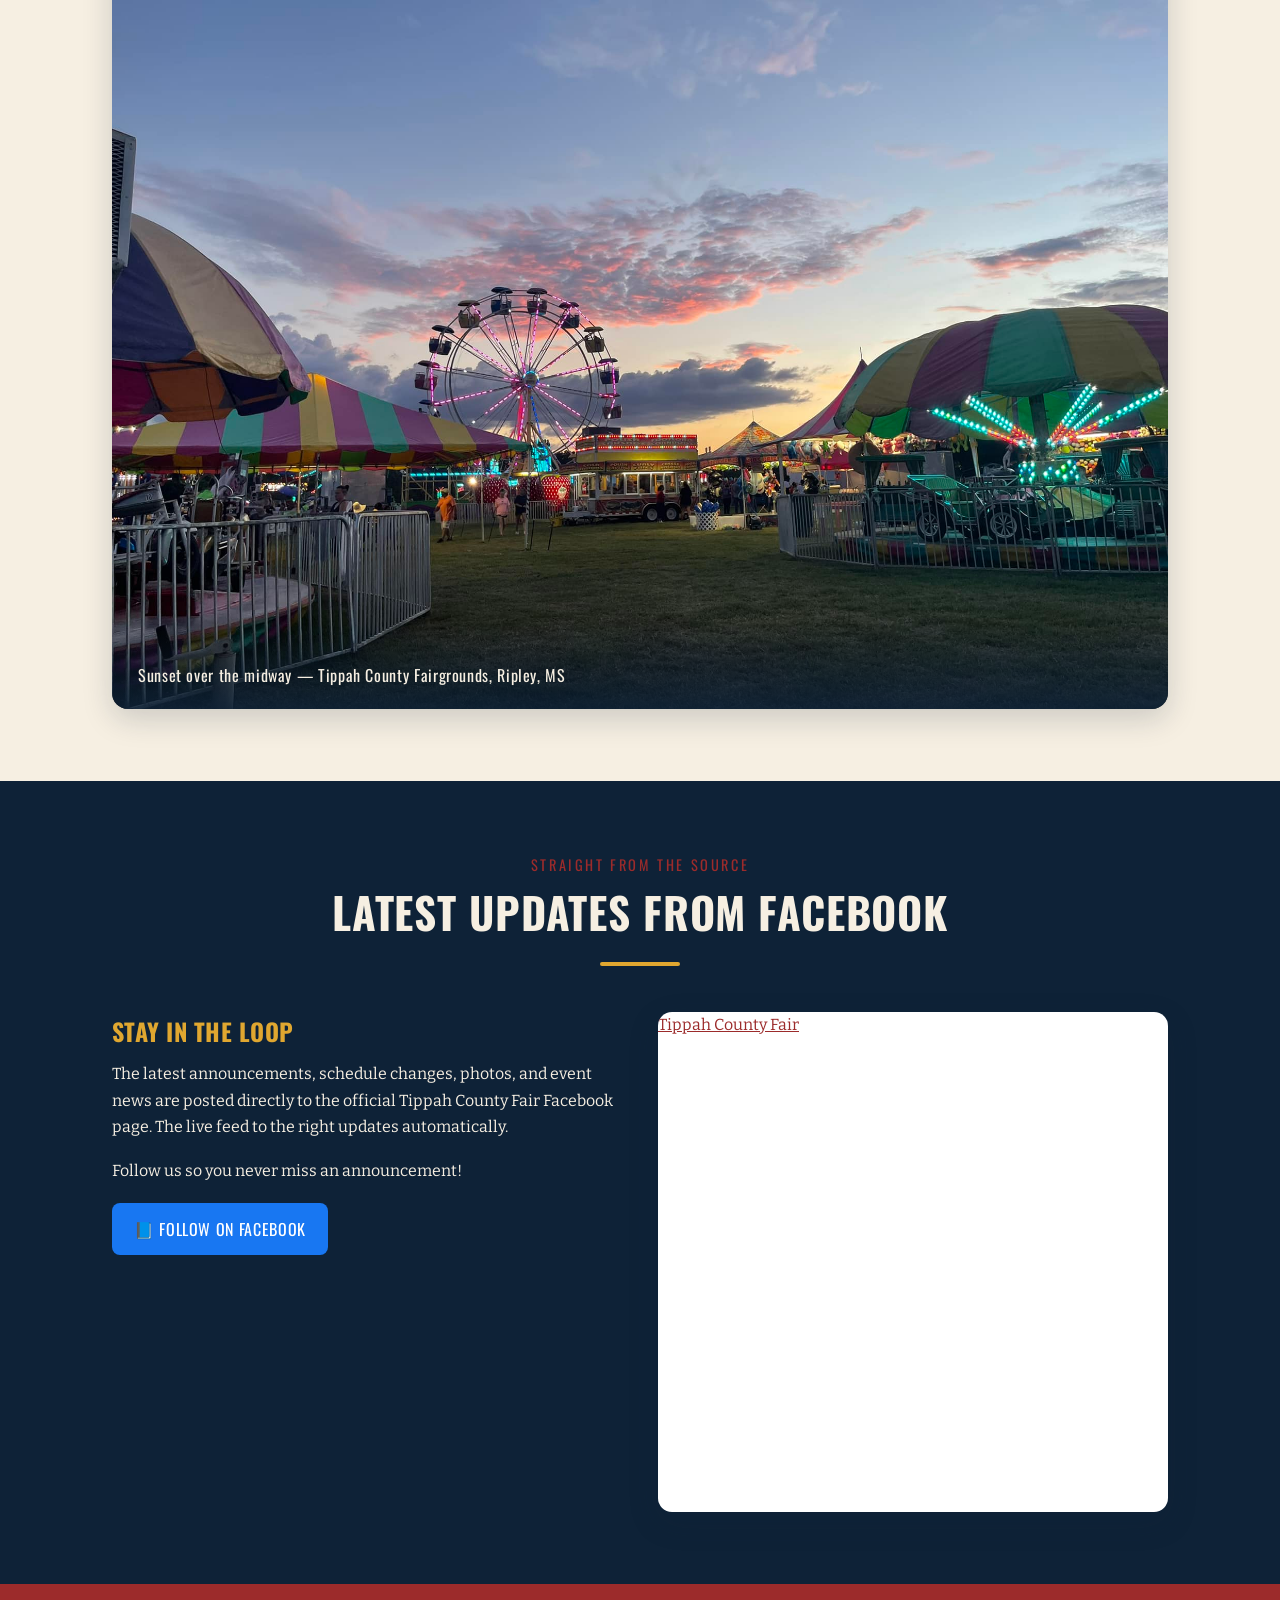
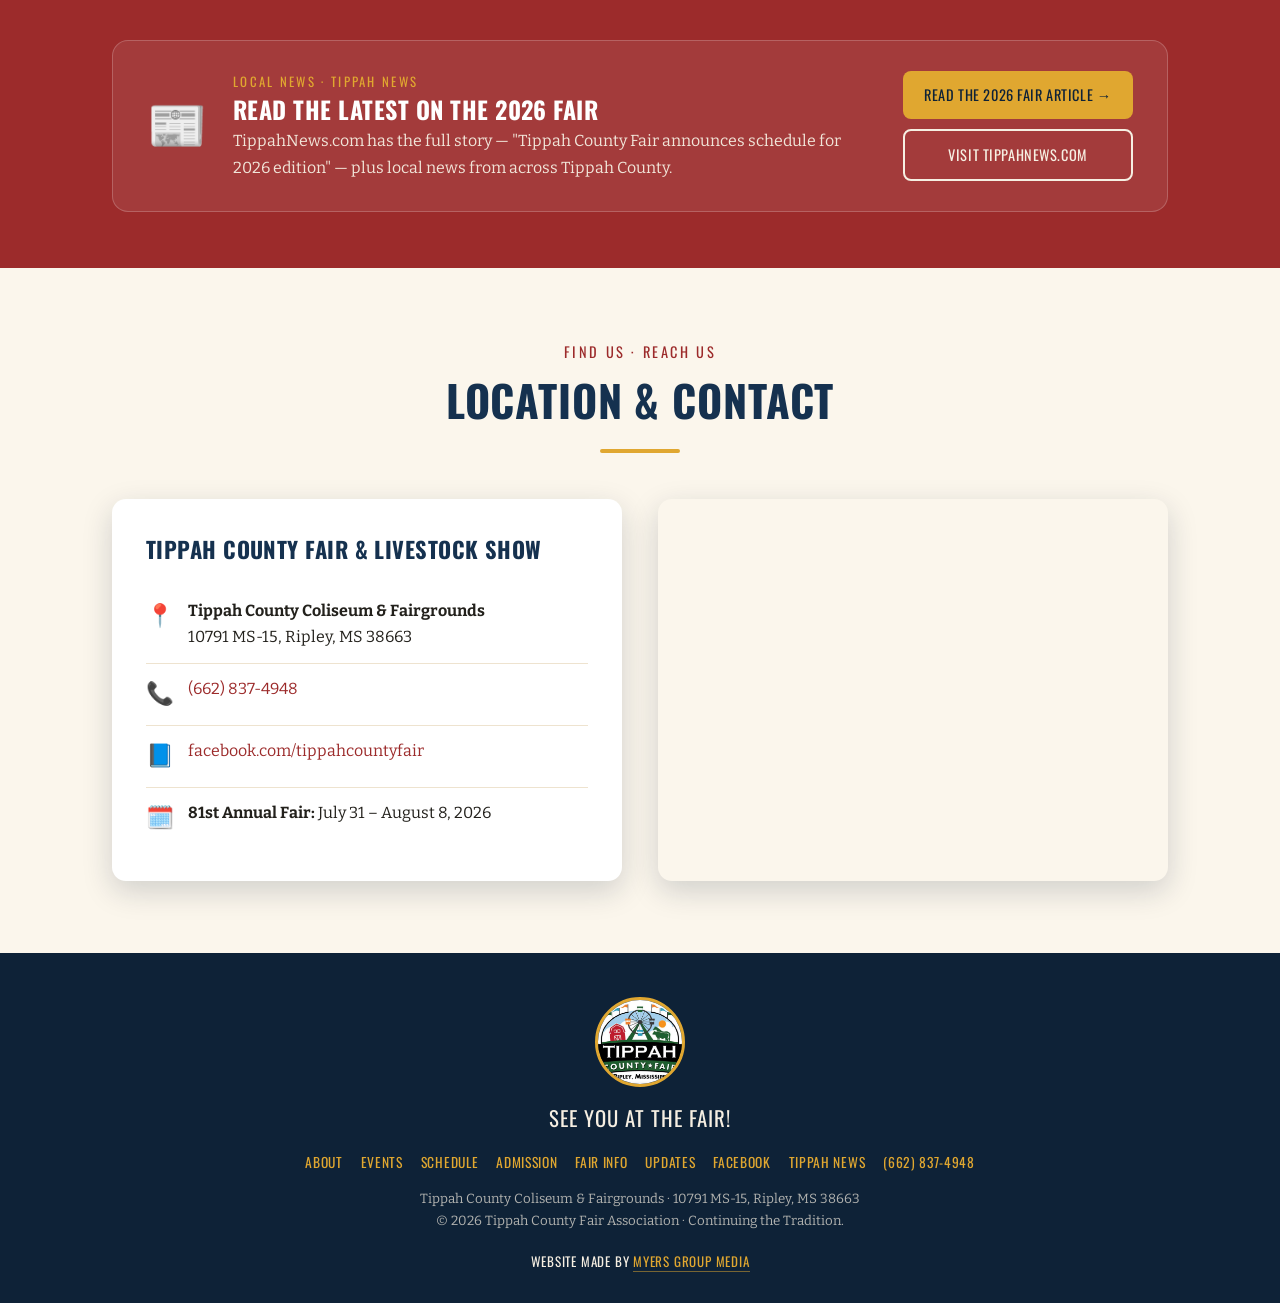
==== commit 693ae0a2: "Integrate full fair program: Events directory + Fair Info pages - Add events.html: complete director" ====
--- a/index.html
+++ b/index.html
@@ -105,15 +105,11 @@
     <button class="menu-btn" aria-label="Menu" onclick="document.getElementById('navmenu').classList.toggle('open')">☰</button>
     <nav id="navmenu">
       <a href="#about">About</a>
-      <a href="#livestock">Livestock</a>
-      <a href="cary-childs-cattle-show.html">Cattle Show</a>
-      <a href="el-gallo-show.html">El Gallo</a>
-      <a href="open-horse-show.html">Horse Show</a>
+      <a href="events.html">Events</a>
       <a href="#schedule">Schedule</a>
       <a href="#admission">Admission</a>
-      <a href="#gallery">Gallery</a>
+      <a href="fair-info.html">Fair Info</a>
       <a href="#updates">Updates</a>
-      <a href="#news">News</a>
       <a href="#contact">Contact</a>
     </nav>
   </div>
@@ -130,6 +126,7 @@
     <p class="tagline">"Continuing the Tradition!" — One admission gets you into all events!</p>
     <div class="ctas">
       <a class="btn btn-gold" href="#schedule">View Full Schedule</a>
+      <a class="btn btn-outline" href="events.html">Explore Events</a>
       <a class="btn btn-outline" href="#admission">Admission &amp; Rides</a>
     </div>
     <div class="countdown" id="countdown" aria-label="Countdown to the fair"></div>
@@ -148,14 +145,20 @@
       <div>
         <p>For 81 years, the <b>Tippah County Fair &amp; Livestock Show</b> has been the highlight of summer in Ripley, Mississippi. Hosted at the Tippah County Coliseum &amp; Fairgrounds, the fair brings together families, farmers, and friends from all across the region.</p>
         <p>From carnival rides that light up the night sky to championship livestock shows, a rodeo, live music, contests, and unforgettable fair food — there's something for everyone. Best of all, <b>one admission gets you into all events</b> each day.</p>
-        <p>Join us July 31 – August 8, 2026 as we continue the tradition!</p>
+        <p style="font-style:italic;color:var(--navy);border-left:4px solid var(--gold);padding-left:16px;">"The Tippah County Fair is more than an event. It is a tradition." <br><span style="font-family:'Oswald',sans-serif;text-transform:uppercase;font-size:.8rem;letter-spacing:.04em;color:var(--red);font-style:normal;">— Tim Needham, Fair Board President</span></p>
         <div class="badges">
-          <span class="badge">🎡 Carnival Rides</span>
+          <span class="badge">🎡 Carnival Rides — Delta Shows</span>
           <span class="badge">🐄 Livestock Shows</span>
           <span class="badge">🤠 Rodeo</span>
           <span class="badge">🎶 Live Music</span>
+          <span class="badge">🐐 Petting Zoo</span>
+          <span class="badge">🦓 Blue Springs Safari</span>
           <span class="badge">🍔 Great Food</span>
         </div>
+        <p style="margin-top:22px;">
+          <a class="btn btn-gold" href="events.html">See All Events &amp; Competitions</a>
+          <a class="btn" style="background:var(--navy);color:#fff;margin-left:8px;" href="fair-info.html">Fair Info &amp; Leadership</a>
+        </p>
       </div>
       <img src="gallery_ferris.jpg" alt="Ferris wheel and carnival rides at the Tippah County Fair at sunset" />
     </div>
@@ -182,13 +185,13 @@
         <div class="ico">🐑</div>
         <h3>Open Junior Lamb &amp; Goat Show</h3>
         <div class="date">Saturday, August 8, 2026</div>
-        <div class="loc">Coliseum Side Shed / North Barn</div>
+        <div class="loc">Coliseum Side Shed · Show 11:00 AM</div>
       </div>
       <div class="stock-card blue">
         <div class="ico">🐄</div>
         <h3>Open Junior Dairy Cattle Show</h3>
         <div class="date">Saturday, August 8, 2026</div>
-        <div class="loc">Tippah County Coliseum</div>
+        <div class="loc">Tippah County Coliseum · Show 1:00 PM</div>
       </div>
       <a class="stock-card gold" href="el-gallo-show.html">
         <div class="ico">🐓</div>
@@ -205,6 +208,9 @@
         <div class="more">View Show Details →</div>
       </a>
     </div>
+    <p style="text-align:center;margin-top:34px;">
+      <a class="btn btn-gold" href="events.html">See All Events &amp; Competitions →</a>
+    </p>
   </div>
 </section>
 
@@ -384,11 +390,10 @@
     <div class="display" style="font-size:1.3rem;letter-spacing:.05em;">See you at the Fair!</div>
     <div class="flinks">
       <a href="#about">About</a>
+      <a href="events.html">Events</a>
       <a href="#schedule">Schedule</a>
       <a href="#admission">Admission</a>
-      <a href="cary-childs-cattle-show.html">Cattle Show</a>
-      <a href="el-gallo-show.html">El Gallo Show</a>
-      <a href="open-horse-show.html">Open Horse Show</a>
+      <a href="fair-info.html">Fair Info</a>
       <a href="#updates">Updates</a>
       <a href="https://www.facebook.com/tippahcountyfair" target="_blank" rel="noopener">Facebook</a>
       <a href="https://tippahnews.com/" target="_blank" rel="noopener">Tippah News</a>
@@ -431,8 +436,8 @@
 /* ===== Schedule data ===== */
 const schedule = [
   {day:"Friday", date:"July 31", gates:"Gates open at 4 PM", free:false, events:[
-    {t:"6:00 PM", n:"Fairest of the Fair", w:"Program Hall — Girls ages 7–21 years only"},
-    {t:"7:30 PM", n:"EPW Wrestling", w:"Outdoor Arena"},
+    {t:"6:00 PM", n:"Fairest of the Fair", w:"Program Hall — Girls ages 7–21 (pageant wear)"},
+    {t:"7:30 PM", n:"EPW Live Pro Wrestling", w:"Outdoor Arena · Summer Takeover Tour"},
   ]},
   {day:"Saturday", date:"August 1", gates:"Gates open at 3 PM", free:false, events:[
     {t:"8 AM–1 PM", n:"Registration of All Exhibits", w:""},
@@ -440,16 +445,19 @@
     {t:"3:00 PM", n:"Official Judging of All Exhibits", w:""},
     {t:"5:00 PM", n:"Open Horse Show", w:"Temp Chapman Memorial Arena · Gates 3 PM · Contestants free"},
     {t:"6:00 PM", n:"Open Pony Pulling", w:"Pony Pulling Arena"},
-    {t:"6:00 PM", n:"Fairest of the Fair", w:"Program Hall — younger age divisions"},
+    {t:"6:00 PM", n:"Fairest of the Fair", w:"Program Hall — Girls ages 0–6 (Baby–Little Miss)"},
     {t:"6:00 PM", n:"El Gallo Show", w:"Open Shed (new location!) · Registration 4:00–5:45 PM · $10/class"},
   ]},
+  {day:"Sunday", date:"August 2", gates:"FAIR CLOSED · Gate admission free · Rides closed", free:false, events:[
+    {t:"—", n:"Fair Closed", w:"Rest up — gates reopen Monday at 5 PM!"},
+  ]},
   {day:"Monday", date:"August 3", gates:"Gates open at 5 PM", free:true, events:[
-    {t:"4–6:00 PM", n:"Registration of Poultry Exhibits", w:"Pet Barn"},
-    {t:"7:00 PM", n:"Open Junior Archery Shoot", w:"Coliseum"},
-    {t:"7:00 PM", n:"Corn Hole Tournament", w:"Program Hall"},
+    {t:"4–6:00 PM", n:"Poultry Exhibit Check-in", w:"Poultry Barn · 4-H Chain check-in 6 PM"},
+    {t:"6:00 PM", n:"Open 3D Archery Shoot", w:"Coliseum · Registration 5:30 PM"},
+    {t:"7:00 PM", n:"Cornhole Tournament", w:"Cary Childs Program Hall · Check-in 6:30 PM"},
   ]},
   {day:"Tuesday", date:"August 4", gates:"Gates open at 5 PM", free:true, events:[
-    {t:"6:30 PM", n:"Pet Show", w:"North Barn"},
+    {t:"6:30 PM", n:"Open Pet Show", w:"North Barn · Registration opens 6 PM"},
   ]},
   {day:"Wednesday", date:"August 5", gates:"Gates open at 5 PM", free:true, events:[
     {t:"6:00 PM", n:"Faith at the Fair", w:"Outdoor Arena"},
@@ -463,16 +471,16 @@
     {t:"After", n:"Barnyard Scramble", w:"Coliseum — immediately following"},
   ]},
   {day:"Friday", date:"August 7", gates:"Gates open at 4 PM · $8/person, $25 carload, $40 vanload · Rides $25", free:false, events:[
-    {t:"7:00 PM", n:"Talent Contest", w:"Program Hall"},
-    {t:"8:00 PM", n:"Rodeo", w:"Outside Arena"},
+    {t:"7:00 PM", n:"Talent Contest", w:"Cary Childs Program Hall · Ages 5–21"},
+    {t:"8:00 PM", n:"Rodeo", w:"Temp Chapman Memorial Outdoor Arena · Bearden Pro Rodeo"},
   ]},
   {day:"Saturday", date:"August 8", gates:"Gates open at 3 PM", free:false, events:[
     {t:"9–10:00 AM", n:"Exhibits Pick-up", w:"Industrial Building"},
-    {t:"11:00 AM", n:"Lamb &amp; Goat Show", w:"North Barn"},
-    {t:"1:00 PM", n:"Open Dairy Show", w:"Coliseum"},
-    {t:"5:00 PM", n:"Bluegrass &amp; Gospel Show", w:"Program Hall"},
+    {t:"11:00 AM", n:"Lamb &amp; Goat Show", w:"Coliseum Side Shed · Check-in 9–10 AM"},
+    {t:"1:00 PM", n:"Open Dairy Show", w:"Coliseum · Weigh-in 11 AM"},
+    {t:"6:00 PM", n:"Bluegrass &amp; Gospel Show", w:"Cary Childs Program Hall · Free"},
     {t:"6:00 PM", n:"Open Pony Pulling", w:"Pony Pulling Arena"},
-    {t:"8:00 PM", n:"Rodeo", w:"Outside Arena"},
+    {t:"8:00 PM", n:"Rodeo", w:"Temp Chapman Memorial Outdoor Arena · Bearden Pro Rodeo"},
   ]},
 ];
 
--- a/styles.css
+++ b/styles.css
@@ -292,3 +292,64 @@
   .eg-foot{flex-direction:column;text-align:center;}
   .eg-contacts{justify-content:center;}
 }
+
+/* ===== By the Numbers (About) ===== */
+.numbers{display:grid;grid-template-columns:repeat(3,1fr);gap:18px;margin-top:26px;}
+.num-item{background:#fff;border:1px solid #eadfca;border-radius:12px;padding:18px 16px;text-align:center;box-shadow:var(--shadow);}
+.num-item .n{font-family:'Oswald',sans-serif;font-size:1.9rem;color:var(--red);line-height:1;}
+.num-item .t{font-family:'Oswald',sans-serif;text-transform:uppercase;letter-spacing:.04em;font-size:.78rem;color:var(--navy);margin-top:6px;}
+
+/* ===== Welcome block ===== */
+#welcome{background:var(--cream);}
+.welcome-grid{display:grid;grid-template-columns:1fr 1fr;gap:40px;align-items:center;}
+.welcome-grid .quote{font-family:'Bitter';font-style:italic;font-size:1.35rem;color:var(--navy);line-height:1.4;border-left:5px solid var(--gold);padding-left:20px;margin:0 0 18px;}
+.welcome-grid .sig{font-family:'Oswald',sans-serif;text-transform:uppercase;letter-spacing:.04em;color:var(--red);margin-top:10px;}
+.values-bar{display:flex;flex-wrap:wrap;justify-content:center;gap:10px;margin-top:30px;}
+.values-bar span{font-family:'Oswald',sans-serif;text-transform:uppercase;letter-spacing:.08em;font-size:.85rem;color:var(--navy);}
+.values-bar span::after{content:"★";color:var(--gold);margin-left:10px;}
+.values-bar span:last-child::after{content:"";}
+
+/* ===== Events directory ===== */
+#events-hub{background:var(--paper);}
+.ev-groups{display:flex;flex-direction:column;gap:46px;}
+.ev-group h3.grp{font-family:'Oswald',sans-serif;text-transform:uppercase;letter-spacing:.05em;color:var(--navy);font-size:1.4rem;border-bottom:3px solid var(--gold);padding-bottom:8px;margin-bottom:22px;display:flex;align-items:center;gap:10px;}
+.ev-grid{display:grid;grid-template-columns:repeat(auto-fit,minmax(320px,1fr));gap:22px;}
+.ev-card{background:#fff;border-radius:14px;box-shadow:var(--shadow);padding:24px 26px;border-top:5px solid var(--red);display:flex;flex-direction:column;}
+.ev-card.c-blue{border-top-color:#1e4570;}
+.ev-card.c-green{border-top-color:var(--green);}
+.ev-card.c-gold{border-top-color:var(--gold);}
+.ev-card.c-navy{border-top-color:var(--navy);}
+.ev-card .ev-h{display:flex;align-items:center;gap:12px;margin-bottom:14px;}
+.ev-card .ev-h .ic{font-size:1.9rem;line-height:1;}
+.ev-card .ev-h h4{font-family:'Oswald',sans-serif;font-size:1.2rem;color:var(--navy);line-height:1.05;text-transform:none;}
+.ev-meta{list-style:none;margin:0 0 12px;padding:0;}
+.ev-meta li{display:flex;gap:10px;padding:4px 0;font-size:.95rem;color:#3f3b30;}
+.ev-meta li b{font-family:'Oswald',sans-serif;font-weight:600;color:var(--navy);text-transform:uppercase;font-size:.78rem;letter-spacing:.04em;flex:0 0 74px;padding-top:2px;}
+.ev-desc{font-size:.92rem;color:#54503f;margin-bottom:14px;}
+.ev-desc strong{color:var(--navy);}
+.ev-foot{margin-top:auto;border-top:1px solid #eee3cf;padding-top:12px;display:flex;flex-wrap:wrap;justify-content:space-between;align-items:center;gap:8px;}
+.ev-foot .chair{font-size:.85rem;color:#6a6452;}
+.ev-foot .chair b{display:block;font-family:'Oswald',sans-serif;color:var(--navy);text-transform:uppercase;font-size:.8rem;letter-spacing:.03em;}
+.ev-foot a.tel{color:var(--red);text-decoration:none;font-family:'Oswald',sans-serif;font-size:.95rem;}
+.ev-foot .detail{background:var(--navy);color:#fff;text-decoration:none;font-family:'Oswald',sans-serif;text-transform:uppercase;letter-spacing:.04em;font-size:.78rem;padding:8px 14px;border-radius:6px;}
+a.ev-card:hover .detail{background:var(--red);}
+.ev-badge{display:inline-block;background:var(--gold);color:var(--navy-deep);font-family:'Oswald',sans-serif;text-transform:uppercase;font-size:.68rem;letter-spacing:.06em;padding:3px 9px;border-radius:20px;margin-left:auto;}
+
+/* ===== People / board grids (Fair Info) ===== */
+.lead-hero{background:linear-gradient(rgba(14,34,55,.78),rgba(14,34,55,.85)),url('gallery_ferris.jpg') center/cover;color:var(--cream);text-align:center;padding:50px 0;}
+.people{display:grid;grid-template-columns:repeat(auto-fit,minmax(210px,1fr));gap:16px;}
+.person{background:#fff;border:1px solid #eadfca;border-radius:10px;padding:16px 18px;box-shadow:var(--shadow);}
+.person b{font-family:'Oswald',sans-serif;color:var(--navy);font-size:1.02rem;display:block;text-transform:uppercase;letter-spacing:.02em;}
+.person .role{font-size:.85rem;color:#6a6452;}
+.person .role.lead{color:var(--red);font-family:'Oswald',sans-serif;text-transform:uppercase;font-size:.78rem;letter-spacing:.04em;}
+.info-card{background:#fff;border-radius:14px;box-shadow:var(--shadow);padding:28px 30px;border-left:5px solid var(--gold);}
+.info-card h3{font-family:'Oswald',sans-serif;color:var(--navy);font-size:1.25rem;margin-bottom:10px;}
+.info-card p{font-size:.97rem;margin-bottom:10px;}
+.info-grid{display:grid;grid-template-columns:1fr 1fr;gap:24px;}
+.sponsors{display:flex;flex-wrap:wrap;gap:16px;justify-content:center;}
+.sponsor{background:#fff;border:1px solid #eadfca;border-radius:10px;padding:16px 24px;font-family:'Oswald',sans-serif;text-transform:uppercase;letter-spacing:.03em;color:var(--navy);box-shadow:var(--shadow);}
+
+@media(max-width:860px){
+  .numbers{grid-template-columns:1fr;}
+  .welcome-grid,.info-grid{grid-template-columns:1fr;}
+}
